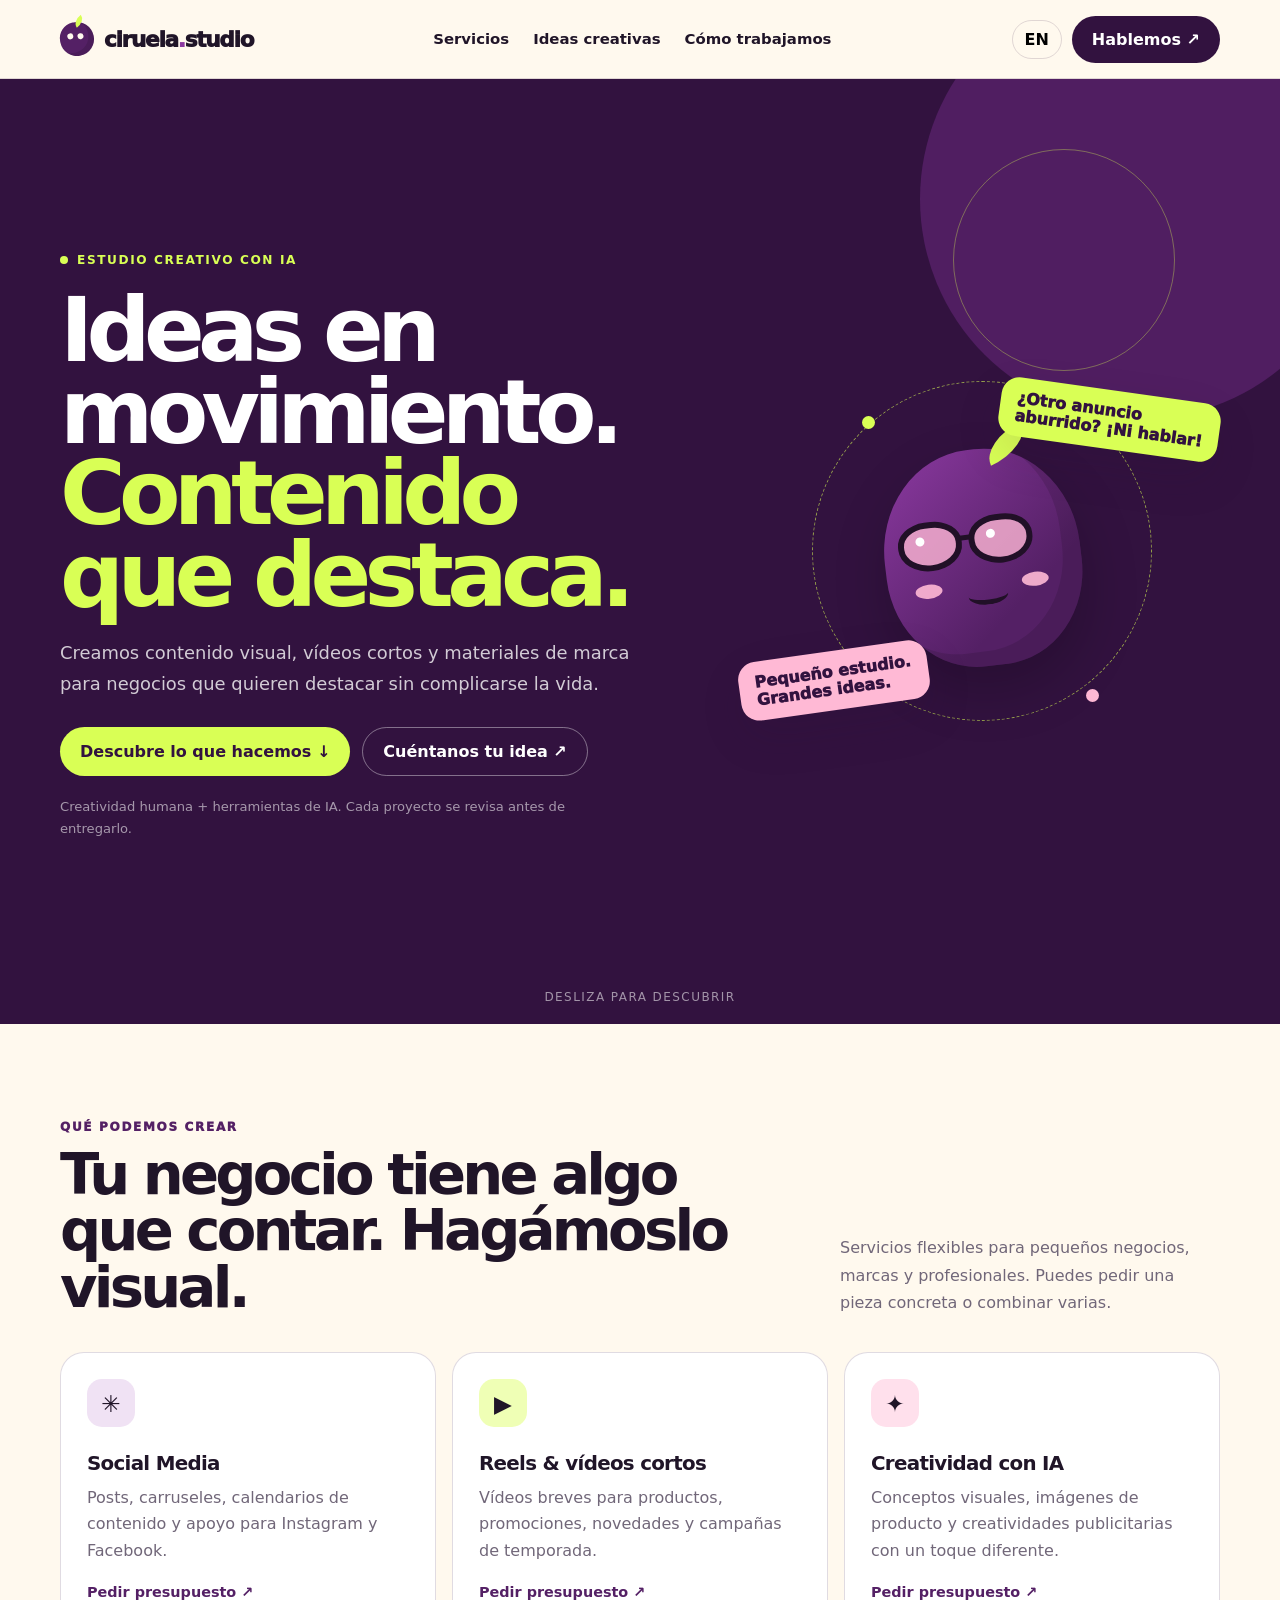
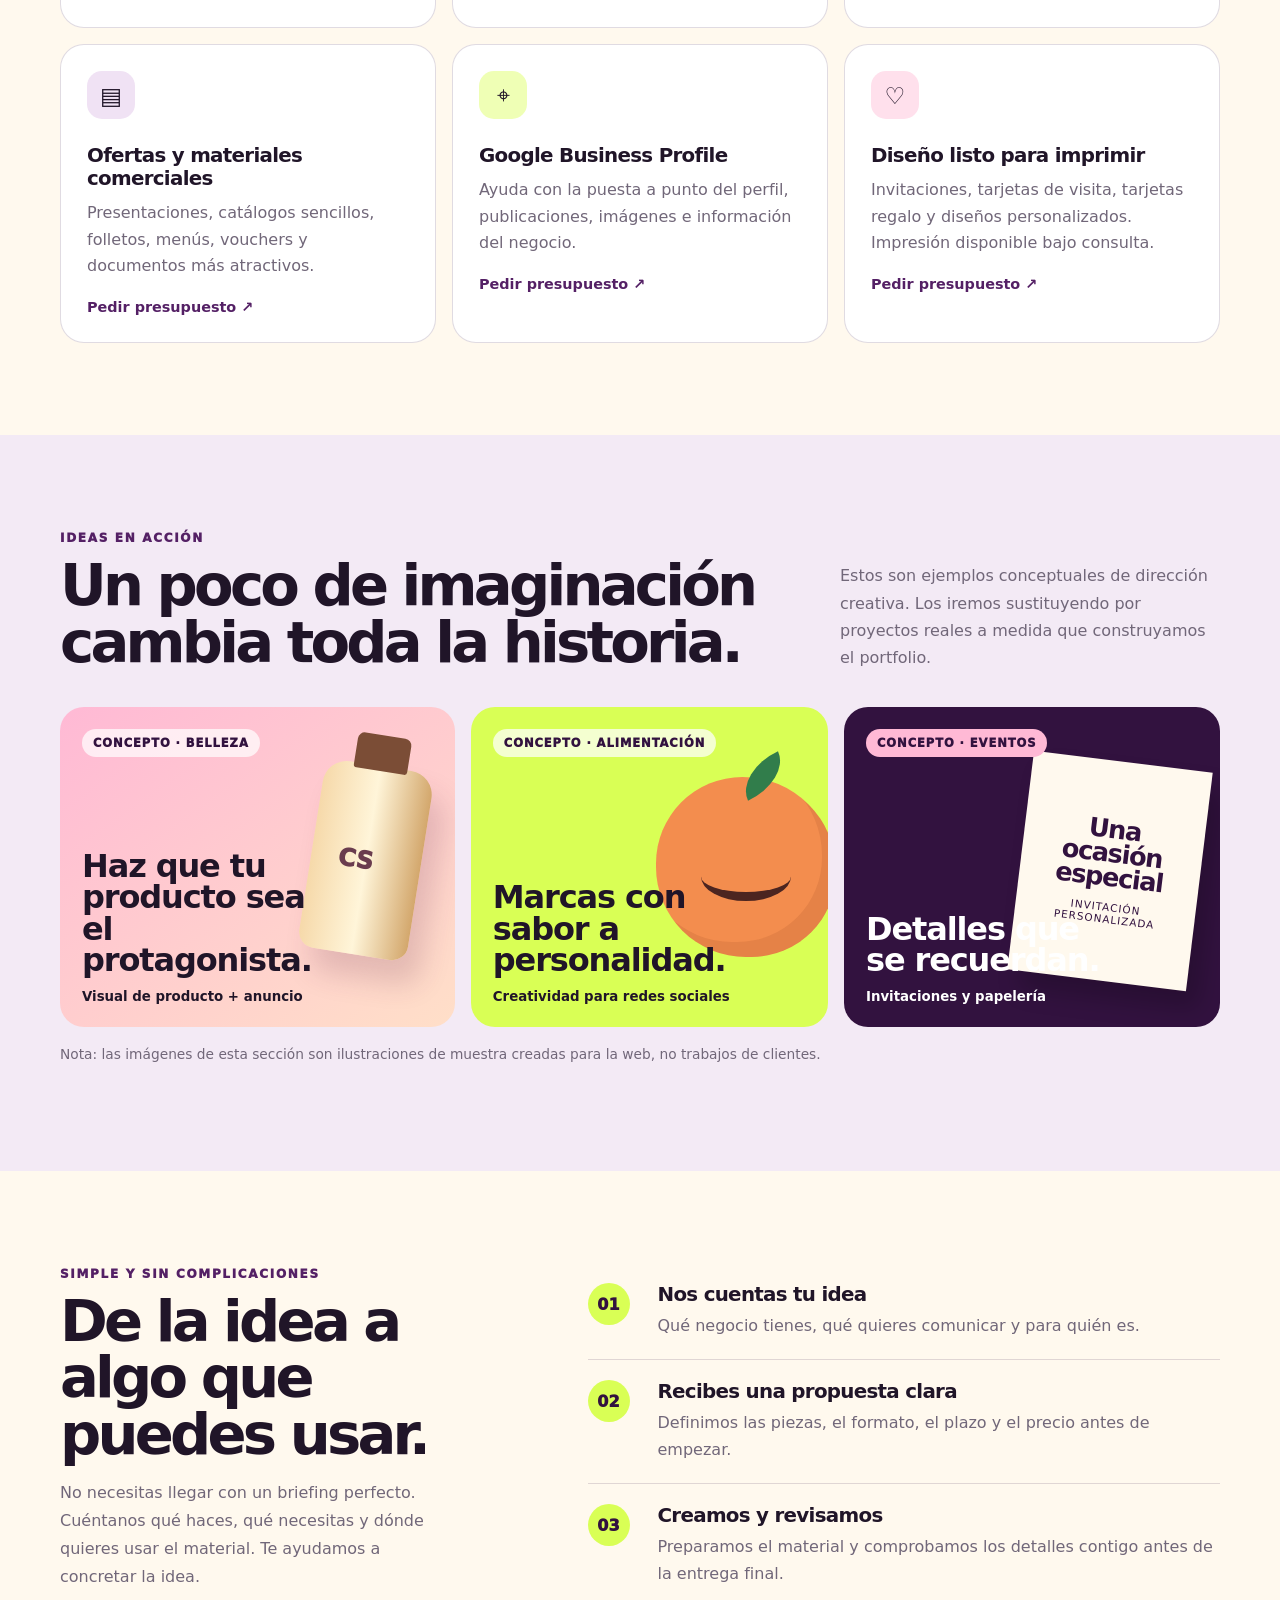
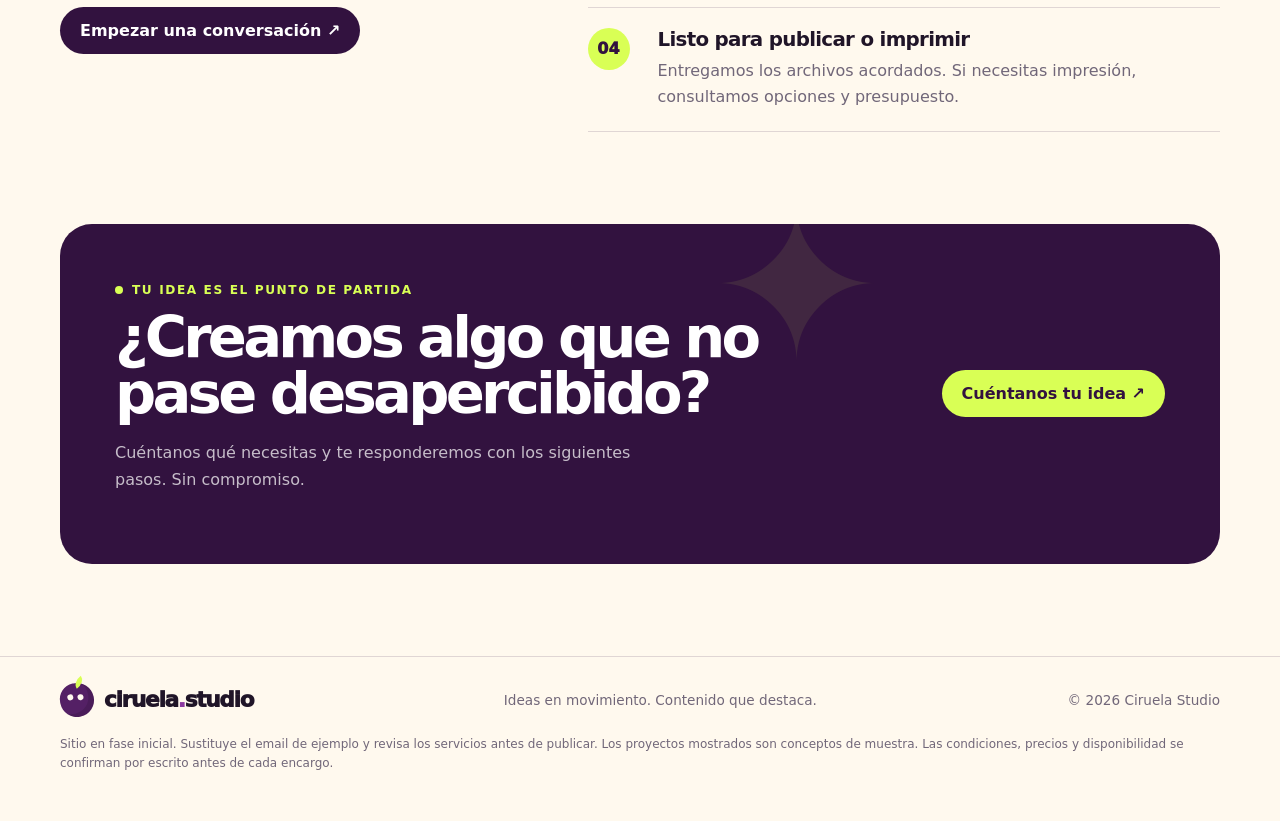
==== index.html @ fe08a121 "Add files via upload" ====
<!DOCTYPE html>
<html lang="es">
<head>
  <meta charset="UTF-8">
  <meta name="viewport" content="width=device-width, initial-scale=1.0">
  <meta name="description" content="Ciruela Studio creates bold social media content, short videos, AI-powered visuals and print-ready designs for businesses.">
  <meta name="theme-color" content="#32123f">
  <title>Ciruela Studio — Ideas in motion. Content that stands out.</title>
  <style>
    :root {
      --plum: #32123f;
      --plum-2: #542065;
      --lime: #d9ff55;
      --cream: #fff9ee;
      --pink: #ffb9d5;
      --ink: #201528;
      --muted: #716779;
      --white: #fff;
      --line: rgba(50,18,63,.15);
      --radius: 24px;
      --shadow: 0 18px 45px rgba(38, 14, 49, .12);
    }
    * { box-sizing: border-box; }
    html { scroll-behavior: smooth; }
    body { margin: 0; font-family: Inter, ui-sans-serif, system-ui, -apple-system, BlinkMacSystemFont, "Segoe UI", sans-serif; background: var(--cream); color: var(--ink); }
    a { color: inherit; text-decoration: none; }
    button { font: inherit; }
    .wrap { width: min(1160px, calc(100% - 40px)); margin: auto; }
    .topbar { position: sticky; top: 0; z-index: 20; background: rgba(255,249,238,.92); backdrop-filter: blur(14px); border-bottom: 1px solid var(--line); }
    .nav { min-height: 78px; display: flex; align-items: center; justify-content: space-between; gap: 20px; }
    .brand { display: flex; align-items: center; gap: 10px; font-weight: 950; letter-spacing: -.06em; font-size: 1.35rem; }
    .plum-mark { width: 34px; height: 34px; border-radius: 48% 52% 50% 50%; background: var(--plum-2); position: relative; transform: rotate(-12deg); display: inline-block; box-shadow: inset -5px -4px 0 rgba(0,0,0,.12); }
    .plum-mark:before { content:""; position:absolute; width:11px; height:8px; border-radius: 100% 0 100% 0; background: var(--lime); top:-4px; left:17px; transform:rotate(-25deg); }
    .plum-mark:after { content:""; position:absolute; width:6px; height:6px; background:var(--cream); border-radius:50%; top:10px; left:8px; box-shadow:10px 2px 0 var(--cream); }
    .navlinks { display:flex; gap:24px; align-items:center; font-size:.93rem; font-weight:750; }
    .navlinks a:hover { color: var(--plum-2); }
    .navright { display:flex; gap:10px; align-items:center; }
    .lang { border:1px solid var(--line); border-radius:999px; padding:9px 12px; background:transparent; font-weight:850; cursor:pointer; }
    .btn { display:inline-flex; justify-content:center; align-items:center; gap:9px; border:0; border-radius:999px; padding:14px 20px; font-weight:850; cursor:pointer; transition: transform .18s ease, box-shadow .18s ease; }
    .btn:hover { transform: translateY(-2px); box-shadow: 0 10px 22px rgba(0,0,0,.12); }
    .btn-dark { background:var(--plum); color:var(--white); }
    .btn-lime { background:var(--lime); color:var(--plum); }
    .btn-outline { border:1px solid rgba(255,255,255,.4); color:white; background:transparent; }
    .hero { background: var(--plum); color:white; overflow:hidden; position:relative; }
    .hero:before { content:""; position:absolute; width:440px; height:440px; border-radius:50%; background:var(--plum-2); right:-80px; top:-100px; opacity:.9; }
    .hero:after { content:""; position:absolute; width:220px; height:220px; border-radius:50%; border:1px solid rgba(217,255,85,.35); right:105px; top:70px; }
    .hero-grid { display:grid; grid-template-columns: 1.15fr .85fr; gap:40px; align-items:center; min-height:610px; padding:78px 0; position:relative; z-index:1; }
    .eyebrow { display:inline-flex; align-items:center; gap:9px; text-transform:uppercase; letter-spacing:.13em; font-size:.76rem; font-weight:900; color:var(--lime); }
    .dot { width:8px; height:8px; border-radius:50%; background:var(--lime); display:inline-block; }
    h1 { font-size:clamp(3.1rem, 7vw, 6.5rem); letter-spacing:-.075em; line-height:.91; margin:22px 0; max-width:750px; }
    h1 em { color:var(--lime); font-style:normal; }
    .hero p { color:rgba(255,255,255,.78); font-size:1.12rem; line-height:1.7; max-width:570px; }
    .hero-actions { display:flex; flex-wrap:wrap; gap:12px; margin-top:28px; }
    .hero-note { font-size:.82rem !important; margin-top:20px; opacity:.72; }
    .hero-art { min-height:390px; display:grid; place-items:center; position:relative; }
    .orbit { position:absolute; width:340px; height:340px; border:1px dashed rgba(217,255,85,.6); border-radius:50%; animation: spin 32s linear infinite; }
    .orbit:before,.orbit:after { content:""; position:absolute; width:13px; height:13px; border-radius:50%; background:var(--lime); }
    .orbit:before { top:34px; left:49px; } .orbit:after { bottom:18px; right:52px; background:var(--pink); }
    .mascot { width:240px; height:260px; position:relative; z-index:1; transform:rotate(-7deg); }
    .mascot-fruit { position:absolute; inset:28px 22px 15px; background:linear-gradient(140deg,#8b39a0,#542065 70%); border-radius:48% 48% 44% 45%; box-shadow:inset -18px -15px 0 rgba(0,0,0,.12), 0 24px 55px rgba(0,0,0,.2); }
    .mascot-fruit:before { content:""; position:absolute; width:46px; height:27px; background:var(--lime); border-radius:100% 0 100% 0; top:-15px; left:112px; transform:rotate(-18deg); }
    .glasses { position:absolute; display:flex; gap:7px; top:95px; left:37px; }
    .glasses span { width:64px; height:49px; border:6px solid #211027; border-radius:45% 45% 50% 50%; background:rgba(255,185,213,.78); position:relative; }
    .glasses span:after { content:""; position:absolute; width:9px; height:9px; background:white; border-radius:50%; top:8px; left:12px; }
    .glasses:after { content:""; position:absolute; width:12px; height:5px; background:#211027; top:17px; left:62px; }
    .smile { position:absolute; top:164px; left:101px; width:40px; height:20px; border-bottom:5px solid #211027; border-radius:0 0 50% 50%; }
    .cheek { position:absolute; top:157px; left:49px; width:27px; height:14px; border-radius:50%; background:var(--pink); opacity:.9; box-shadow:107px 0 0 var(--pink); }
    .sticker { position:absolute; z-index:2; border-radius:18px; padding:12px 16px; font-weight:950; line-height:1.1; box-shadow:var(--shadow); }
    .sticker-one { background:var(--lime); color:var(--plum); top:34px; right:0; transform:rotate(8deg); }
    .sticker-two { background:var(--pink); color:var(--plum); bottom:36px; left:-5px; transform:rotate(-8deg); }
    .scroll-cue { position:absolute; bottom:20px; left:50%; transform:translateX(-50%); color:rgba(255,255,255,.55); font-size:.75rem; letter-spacing:.12em; text-transform:uppercase; }
    section { padding:92px 0; }
    .section-head { display:flex; align-items:end; justify-content:space-between; gap:25px; margin-bottom:36px; }
    .section-kicker { color:var(--plum-2); text-transform:uppercase; letter-spacing:.14em; font-size:.75rem; font-weight:950; }
    h2 { font-size:clamp(2.3rem, 4.5vw, 4.3rem); line-height:.98; letter-spacing:-.065em; margin:12px 0 0; max-width:700px; }
    .section-head p { max-width:380px; line-height:1.7; color:var(--muted); margin:0; }
    .services { display:grid; grid-template-columns:repeat(3,1fr); gap:16px; }
    .service { background:white; border:1px solid var(--line); border-radius:var(--radius); padding:26px; min-height:255px; transition:transform .2s, box-shadow .2s; }
    .service:hover { transform:translateY(-5px); box-shadow:var(--shadow); }
    .service-icon { width:48px; height:48px; border-radius:15px; background:#f0e2f4; display:grid; place-items:center; font-size:1.45rem; margin-bottom:25px; }
    .service:nth-child(2) .service-icon,.service:nth-child(5) .service-icon { background:#efffb5; }
    .service:nth-child(3) .service-icon,.service:nth-child(6) .service-icon { background:#ffe0ec; }
    h3 { font-size:1.24rem; letter-spacing:-.035em; margin:0 0 10px; }
    .service p { color:var(--muted); line-height:1.65; margin:0 0 18px; }
    .text-link { font-size:.9rem; font-weight:900; color:var(--plum-2); }
    .portfolio { background:#f3eaf5; }
    .portfolio-grid { display:grid; grid-template-columns:1.05fr .95fr 1fr; gap:16px; }
    .project { min-height:320px; border-radius:var(--radius); overflow:hidden; padding:22px; display:flex; flex-direction:column; justify-content:space-between; position:relative; }
    .project-tag { align-self:flex-start; border-radius:99px; padding:7px 11px; background:rgba(255,255,255,.72); font-size:.72rem; text-transform:uppercase; letter-spacing:.08em; font-weight:950; color:var(--plum); position:relative; z-index:2; }
    .project h3 { font-size:2rem; line-height:.98; max-width:250px; position:relative; z-index:2; }
    .project small { font-weight:800; position:relative; z-index:2; }
    .project-cosmetic { background:linear-gradient(145deg,#ffb9d5,#ffdfc8); }
    .bottle { position:absolute; width:110px; height:190px; border-radius:24px 24px 16px 16px; background:linear-gradient(90deg,#f6d9aa,#fff5d9 50%,#d3a76c); right:34px; top:58px; transform:rotate(9deg); box-shadow:16px 22px 28px rgba(100,43,72,.18); }
    .bottle:before { content:""; position:absolute; width:54px; height:36px; background:#7b4d36; top:-31px; left:28px; border-radius:7px 7px 3px 3px; }
    .bottle:after { content:"CS"; position:absolute; top:82px; left:27px; color:#6a3c4e; font-weight:1000; font-size:1.5rem; }
    .project-food { background:var(--lime); }
    .fruit-art { position:absolute; width:180px; height:180px; border-radius:48% 52% 47% 50%; background:#f38d4e; right:-8px; top:70px; box-shadow:inset -14px -15px 0 rgba(122,48,20,.12); }
    .fruit-art:before { content:""; position:absolute; width:48px; height:32px; background:#317d4b; border-radius:100% 0 100% 0; top:-17px; left:83px; transform:rotate(-25deg); }
    .fruit-art:after { content:""; position:absolute; width:90px; height:40px; border-bottom:9px solid #4c2520; border-radius:50%; top:75px; left:45px; }
    .project-event { background:var(--plum); color:white; }
    .project-event .project-tag { background:var(--pink); }
    .invite-card { position:absolute; width:180px; height:220px; right:20px; top:54px; background:var(--cream); color:var(--plum); padding:22px 15px; text-align:center; transform:rotate(7deg); box-shadow:14px 17px 24px rgba(0,0,0,.2); display:flex; flex-direction:column; justify-content:center; }
    .invite-card strong { font-size:1.6rem; line-height:.95; letter-spacing:-.05em; }
    .invite-card span { margin-top:12px; font-size:.65rem; letter-spacing:.1em; text-transform:uppercase; }
    .note { margin-top:16px; color:var(--muted); font-size:.86rem; line-height:1.6; }
    .how-grid { display:grid; grid-template-columns:.85fr 1.15fr; gap:60px; align-items:start; }
    .how-intro p { color:var(--muted); line-height:1.75; max-width:400px; }
    .steps { display:grid; gap:0; }
    .step { display:grid; grid-template-columns:52px 1fr; gap:18px; padding:20px 0; border-bottom:1px solid var(--line); }
    .step-number { width:42px; height:42px; display:grid; place-items:center; border-radius:50%; background:var(--lime); color:var(--plum); font-weight:950; }
    .step p { margin:0; color:var(--muted); line-height:1.65; }
    .step h3 { margin-bottom:7px; }
    .cta { padding:0 0 92px; }
    .cta-box { border-radius:32px; background:var(--plum); color:white; padding:55px; display:flex; align-items:center; justify-content:space-between; gap:30px; position:relative; overflow:hidden; }
    .cta-box:after { content:"✦"; position:absolute; font-size:13rem; color:rgba(217,255,85,.09); right:29%; top:-58px; }
    .cta-box h2 { max-width:660px; position:relative; z-index:1; }
    .cta-box p { color:rgba(255,255,255,.72); max-width:550px; line-height:1.7; position:relative; z-index:1; }
    .cta-box .btn { flex-shrink:0; position:relative; z-index:2; }
    footer { padding:26px 0 36px; border-top:1px solid var(--line); }
    .footer-row { display:flex; align-items:center; justify-content:space-between; gap:20px; color:var(--muted); font-size:.85rem; }
    .footer-row .brand { color:var(--ink); }
    .fineprint { font-size:.75rem; color:var(--muted); margin-top:18px; line-height:1.6; }
    @keyframes spin { to { transform:rotate(360deg); } }
    @media (prefers-reduced-motion: reduce) { *,*::before,*::after { scroll-behavior:auto !important; animation:none !important; transition:none !important; } }
    @media (max-width: 900px) {
      .navlinks { display:none; } .hero-grid { grid-template-columns:1fr; padding:65px 0 80px; } .hero-art { min-height:360px; }
      .section-head { display:block; } .section-head p { margin-top:18px; } .services { grid-template-columns:repeat(2,1fr); }
      .portfolio-grid { grid-template-columns:1fr 1fr; } .project:last-child { grid-column:span 2; min-height:280px; }
      .how-grid { grid-template-columns:1fr; gap:28px; } .cta-box { display:block; padding:38px; } .cta-box .btn { margin-top:14px; }
    }
    @media (max-width: 560px) {
      .wrap { width:min(100% - 28px, 1160px); } .nav { min-height:68px; } .brand { font-size:1.15rem; } .navright .btn { display:none; }
      h1 { font-size:clamp(3.1rem, 16vw, 4.8rem); } .hero-grid { padding:52px 0 65px; } .hero-art { min-height:310px; transform:scale(.88); margin:-8px 0; }
      section { padding:66px 0; } .services,.portfolio-grid { grid-template-columns:1fr; } .project,.project:last-child { grid-column:auto; min-height:300px; }
      .cta { padding-bottom:66px; } .cta-box { padding:29px 23px; border-radius:24px; } .footer-row { align-items:flex-start; flex-direction:column; }
    }
  </style>
</head>
<body>
  <header class="topbar">
    <div class="wrap nav">
      <a class="brand" href="#home" aria-label="Ciruela Studio home"><span class="plum-mark"></span><span>ciruela<span style="color:#8b39a0">.</span>studio</span></a>
      <nav class="navlinks" aria-label="Main navigation">
        <a href="#services" data-es="Servicios" data-en="Services">Servicios</a>
        <a href="#work" data-es="Ideas creativas" data-en="Creative ideas">Ideas creativas</a>
        <a href="#process" data-es="Cómo trabajamos" data-en="How it works">Cómo trabajamos</a>
      </nav>
      <div class="navright">
        <button class="lang" id="langToggle" aria-label="Switch language">EN</button>
        <a class="btn btn-dark" href="#contact" data-es="Hablemos ↗" data-en="Let's talk ↗">Hablemos ↗</a>
      </div>
    </div>
  </header>

  <main>
    <section class="hero" id="home">
      <div class="wrap hero-grid">
        <div>
          <span class="eyebrow"><span class="dot"></span><span data-es="Estudio creativo con IA" data-en="AI-powered creative studio">Estudio creativo con IA</span></span>
          <h1 data-es="Ideas en movimiento.<br><em>Contenido que destaca.</em>" data-en="Ideas in motion.<br><em>Content that stands out.</em>">Ideas en movimiento.<br><em>Contenido que destaca.</em></h1>
          <p data-es="Creamos contenido visual, vídeos cortos y materiales de marca para negocios que quieren destacar sin complicarse la vida." data-en="We create visual content, short videos and branded materials for businesses that want to stand out without making things complicated.">Creamos contenido visual, vídeos cortos y materiales de marca para negocios que quieren destacar sin complicarse la vida.</p>
          <div class="hero-actions">
            <a class="btn btn-lime" href="#services" data-es="Descubre lo que hacemos ↓" data-en="Explore our services ↓">Descubre lo que hacemos ↓</a>
            <a class="btn btn-outline" href="#contact" data-es="Cuéntanos tu idea ↗" data-en="Tell us your idea ↗">Cuéntanos tu idea ↗</a>
          </div>
          <p class="hero-note" data-es="Creatividad humana + herramientas de IA. Cada proyecto se revisa antes de entregarlo." data-en="Human creativity + AI tools. Every project is reviewed before delivery.">Creatividad humana + herramientas de IA. Cada proyecto se revisa antes de entregarlo.</p>
        </div>
        <div class="hero-art" aria-label="Playful plum mascot illustration">
          <div class="orbit"></div>
          <div class="mascot">
            <div class="mascot-fruit"></div>
            <div class="glasses"><span></span><span></span></div>
            <div class="cheek"></div><div class="smile"></div>
          </div>
          <div class="sticker sticker-one" data-es="¿Otro anuncio<br>aburrido? ¡Ni hablar!" data-en="Another boring<br>ad? Not on my watch!">¿Otro anuncio<br>aburrido? ¡Ni hablar!</div>
          <div class="sticker sticker-two" data-es="Pequeño estudio.<br>Grandes ideas." data-en="Small studio.<br>Big ideas.">Pequeño estudio.<br>Grandes ideas.</div>
        </div>
      </div>
      <div class="scroll-cue" data-es="Desliza para descubrir" data-en="Scroll to explore">Desliza para descubrir</div>
    </section>

    <section id="services">
      <div class="wrap">
        <div class="section-head">
          <div><span class="section-kicker" data-es="Qué podemos crear" data-en="What we can create">Qué podemos crear</span><h2 data-es="Tu negocio tiene algo que contar. Hagámoslo visual." data-en="Your business has a story. Let's make it visual.">Tu negocio tiene algo que contar. Hagámoslo visual.</h2></div>
          <p data-es="Servicios flexibles para pequeños negocios, marcas y profesionales. Puedes pedir una pieza concreta o combinar varias." data-en="Flexible services for small businesses, brands and professionals. Order one specific asset or combine several.">Servicios flexibles para pequeños negocios, marcas y profesionales. Puedes pedir una pieza concreta o combinar varias.</p>
        </div>
        <div class="services">
          <article class="service"><div class="service-icon">✳</div><h3 data-es="Social Media" data-en="Social Media">Social Media</h3><p data-es="Posts, carruseles, calendarios de contenido y apoyo para Instagram y Facebook." data-en="Posts, carousels, content calendars and creative support for Instagram and Facebook.">Posts, carruseles, calendarios de contenido y apoyo para Instagram y Facebook.</p><a class="text-link" href="#contact" data-es="Pedir presupuesto ↗" data-en="Request a quote ↗">Pedir presupuesto ↗</a></article>
          <article class="service"><div class="service-icon">▶</div><h3 data-es="Reels & vídeos cortos" data-en="Reels & short videos">Reels & vídeos cortos</h3><p data-es="Vídeos breves para productos, promociones, novedades y campañas de temporada." data-en="Short videos for products, promotions, launches and seasonal campaigns.">Vídeos breves para productos, promociones, novedades y campañas de temporada.</p><a class="text-link" href="#contact" data-es="Pedir presupuesto ↗" data-en="Request a quote ↗">Pedir presupuesto ↗</a></article>
          <article class="service"><div class="service-icon">✦</div><h3 data-es="Creatividad con IA" data-en="AI-powered creative">Creatividad con IA</h3><p data-es="Conceptos visuales, imágenes de producto y creatividades publicitarias con un toque diferente." data-en="Visual concepts, product imagery and advertising creatives with a distinctive twist.">Conceptos visuales, imágenes de producto y creatividades publicitarias con un toque diferente.</p><a class="text-link" href="#contact" data-es="Pedir presupuesto ↗" data-en="Request a quote ↗">Pedir presupuesto ↗</a></article>
          <article class="service"><div class="service-icon">▤</div><h3 data-es="Ofertas y materiales comerciales" data-en="Offers & business materials">Ofertas y materiales comerciales</h3><p data-es="Presentaciones, catálogos sencillos, folletos, menús, vouchers y documentos más atractivos." data-en="Presentations, simple catalogues, flyers, menus, vouchers and more polished business documents.">Presentaciones, catálogos sencillos, folletos, menús, vouchers y documentos más atractivos.</p><a class="text-link" href="#contact" data-es="Pedir presupuesto ↗" data-en="Request a quote ↗">Pedir presupuesto ↗</a></article>
          <article class="service"><div class="service-icon">⌖</div><h3 data-es="Google Business Profile" data-en="Google Business Profile">Google Business Profile</h3><p data-es="Ayuda con la puesta a punto del perfil, publicaciones, imágenes e información del negocio." data-en="Help polishing your profile, preparing posts and images, and organising business information.">Ayuda con la puesta a punto del perfil, publicaciones, imágenes e información del negocio.</p><a class="text-link" href="#contact" data-es="Pedir presupuesto ↗" data-en="Request a quote ↗">Pedir presupuesto ↗</a></article>
          <article class="service"><div class="service-icon">♡</div><h3 data-es="Diseño listo para imprimir" data-en="Print-ready design">Diseño listo para imprimir</h3><p data-es="Invitaciones, tarjetas de visita, tarjetas regalo y diseños personalizados. Impresión disponible bajo consulta." data-en="Invitations, business cards, gift cards and custom designs. Printing can be arranged on request.">Invitaciones, tarjetas de visita, tarjetas regalo y diseños personalizados. Impresión disponible bajo consulta.</p><a class="text-link" href="#contact" data-es="Pedir presupuesto ↗" data-en="Request a quote ↗">Pedir presupuesto ↗</a></article>
        </div>
      </div>
    </section>

    <section class="portfolio" id="work">
      <div class="wrap">
        <div class="section-head">
          <div><span class="section-kicker" data-es="Ideas en acción" data-en="Ideas in action">Ideas en acción</span><h2 data-es="Un poco de imaginación cambia toda la historia." data-en="A little imagination changes the whole story.">Un poco de imaginación cambia toda la historia.</h2></div>
          <p data-es="Estos son ejemplos conceptuales de dirección creativa. Los iremos sustituyendo por proyectos reales a medida que construyamos el portfolio." data-en="These are conceptual creative directions. We’ll replace them with real projects as we build the portfolio.">Estos son ejemplos conceptuales de dirección creativa. Los iremos sustituyendo por proyectos reales a medida que construyamos el portfolio.</p>
        </div>
        <div class="portfolio-grid">
          <article class="project project-cosmetic"><span class="project-tag" data-es="Concepto · belleza" data-en="Concept · beauty">Concepto · belleza</span><div class="bottle"></div><div><h3 data-es="Haz que tu producto sea el protagonista." data-en="Make your product the main character.">Haz que tu producto sea el protagonista.</h3><small data-es="Visual de producto + anuncio" data-en="Product visual + ad creative">Visual de producto + anuncio</small></div></article>
          <article class="project project-food"><span class="project-tag" data-es="Concepto · alimentación" data-en="Concept · food">Concepto · alimentación</span><div class="fruit-art"></div><div><h3 data-es="Marcas con sabor a personalidad." data-en="Brands with a taste of personality.">Marcas con sabor a personalidad.</h3><small data-es="Creatividad para redes sociales" data-en="Social media creative">Creatividad para redes sociales</small></div></article>
          <article class="project project-event"><span class="project-tag" data-es="Concepto · eventos" data-en="Concept · events">Concepto · eventos</span><div class="invite-card"><strong data-es="Una ocasión<br>especial" data-en="A special<br>occasion">Una ocasión<br>especial</strong><span data-es="Invitación personalizada" data-en="Custom invitation">Invitación personalizada</span></div><div><h3 data-es="Detalles que se recuerdan." data-en="Details worth remembering.">Detalles que se recuerdan.</h3><small data-es="Invitaciones y papelería" data-en="Invitations & stationery">Invitaciones y papelería</small></div></article>
        </div>
        <p class="note" data-es="Nota: las imágenes de esta sección son ilustraciones de muestra creadas para la web, no trabajos de clientes." data-en="Note: the visuals in this section are sample illustrations created for this website, not client work.">Nota: las imágenes de esta sección son ilustraciones de muestra creadas para la web, no trabajos de clientes.</p>
      </div>
    </section>

    <section id="process">
      <div class="wrap how-grid">
        <div class="how-intro"><span class="section-kicker" data-es="Simple y sin complicaciones" data-en="Simple, no fuss">Simple y sin complicaciones</span><h2 data-es="De la idea a algo que puedes usar." data-en="From an idea to something you can use.">De la idea a algo que puedes usar.</h2><p data-es="No necesitas llegar con un briefing perfecto. Cuéntanos qué haces, qué necesitas y dónde quieres usar el material. Te ayudamos a concretar la idea." data-en="You don’t need a perfect brief. Tell us what you do, what you need and where you’ll use it. We’ll help shape the idea.">No necesitas llegar con un briefing perfecto. Cuéntanos qué haces, qué necesitas y dónde quieres usar el material. Te ayudamos a concretar la idea.</p><a class="btn btn-dark" href="#contact" data-es="Empezar una conversación ↗" data-en="Start a conversation ↗">Empezar una conversación ↗</a></div>
        <div class="steps">
          <div class="step"><div class="step-number">01</div><div><h3 data-es="Nos cuentas tu idea" data-en="Tell us about your idea">Nos cuentas tu idea</h3><p data-es="Qué negocio tienes, qué quieres comunicar y para quién es." data-en="What your business does, what you want to communicate and who it’s for.">Qué negocio tienes, qué quieres comunicar y para quién es.</p></div></div>
          <div class="step"><div class="step-number">02</div><div><h3 data-es="Recibes una propuesta clara" data-en="Get a clear proposal">Recibes una propuesta clara</h3><p data-es="Definimos las piezas, el formato, el plazo y el precio antes de empezar." data-en="We agree on the deliverables, format, timeline and price before starting.">Definimos las piezas, el formato, el plazo y el precio antes de empezar.</p></div></div>
          <div class="step"><div class="step-number">03</div><div><h3 data-es="Creamos y revisamos" data-en="We create and review">Creamos y revisamos</h3><p data-es="Preparamos el material y comprobamos los detalles contigo antes de la entrega final." data-en="We prepare the assets and check the details with you before final delivery.">Preparamos el material y comprobamos los detalles contigo antes de la entrega final.</p></div></div>
          <div class="step"><div class="step-number">04</div><div><h3 data-es="Listo para publicar o imprimir" data-en="Ready to publish or print">Listo para publicar o imprimir</h3><p data-es="Entregamos los archivos acordados. Si necesitas impresión, consultamos opciones y presupuesto." data-en="You receive the agreed files. If you need printing, we can check available options and pricing.">Entregamos los archivos acordados. Si necesitas impresión, consultamos opciones y presupuesto.</p></div></div>
        </div>
      </div>
    </section>

    <section class="cta" id="contact">
      <div class="wrap">
        <div class="cta-box">
          <div><span class="eyebrow"><span class="dot"></span><span data-es="Tu idea es el punto de partida" data-en="Your idea is the starting point">Tu idea es el punto de partida</span></span><h2 data-es="¿Creamos algo que no pase desapercibido?" data-en="Shall we create something impossible to ignore?">¿Creamos algo que no pase desapercibido?</h2><p data-es="Cuéntanos qué necesitas y te responderemos con los siguientes pasos. Sin compromiso." data-en="Tell us what you need and we’ll get back to you with the next steps. No obligation.">Cuéntanos qué necesitas y te responderemos con los siguientes pasos. Sin compromiso.</p></div>
          <a class="btn btn-lime" id="contactButton" href="mailto:HELLO_EMAIL@example.com?subject=Consulta%20para%20Ciruela%20Studio" data-es="Cuéntanos tu idea ↗" data-en="Tell us your idea ↗">Cuéntanos tu idea ↗</a>
        </div>
      </div>
    </section>
  </main>

  <footer>
    <div class="wrap">
      <div class="footer-row">
        <a class="brand" href="#home"><span class="plum-mark"></span><span>ciruela<span style="color:#8b39a0">.</span>studio</span></a>
        <span data-es="Ideas en movimiento. Contenido que destaca." data-en="Ideas in motion. Content that stands out.">Ideas en movimiento. Contenido que destaca.</span>
        <span>© <span id="year"></span> Ciruela Studio</span>
      </div>
      <p class="fineprint" data-es="Sitio en fase inicial. Sustituye el email de ejemplo y revisa los servicios antes de publicar. Los proyectos mostrados son conceptos de muestra. Las condiciones, precios y disponibilidad se confirman por escrito antes de cada encargo." data-en="Early-stage website. Replace the sample email and review the services before publishing. Shown projects are sample concepts. Scope, pricing and availability are confirmed in writing before each order.">Sitio en fase inicial. Sustituye el email de ejemplo y revisa los servicios antes de publicar. Los proyectos mostrados son conceptos de muestra. Las condiciones, precios y disponibilidad se confirman por escrito antes de cada encargo.</p>
    </div>
  </footer>
  <script>
    const toggle = document.getElementById('langToggle');
    let language = 'es';
    function setLanguage(next) {
      language = next;
      document.documentElement.lang = next;
      document.querySelectorAll('[data-es][data-en]').forEach(el => {
        el.innerHTML = el.dataset[next];
      });
      toggle.textContent = next === 'es' ? 'EN' : 'ES';
      toggle.setAttribute('aria-label', next === 'es' ? 'Switch to English' : 'Cambiar a español');
      document.title = next === 'es'
        ? 'Ciruela Studio — Ideas en movimiento. Contenido que destaca.'
        : 'Ciruela Studio — Ideas in motion. Content that stands out.';
    }
    toggle.addEventListener('click', () => setLanguage(language === 'es' ? 'en' : 'es'));
    document.getElementById('year').textContent = new Date().getFullYear();
    // IMPORTANT: Replace HELLO_EMAIL@example.com in the contact button with your real business email.
  </script>
</body>
</html>
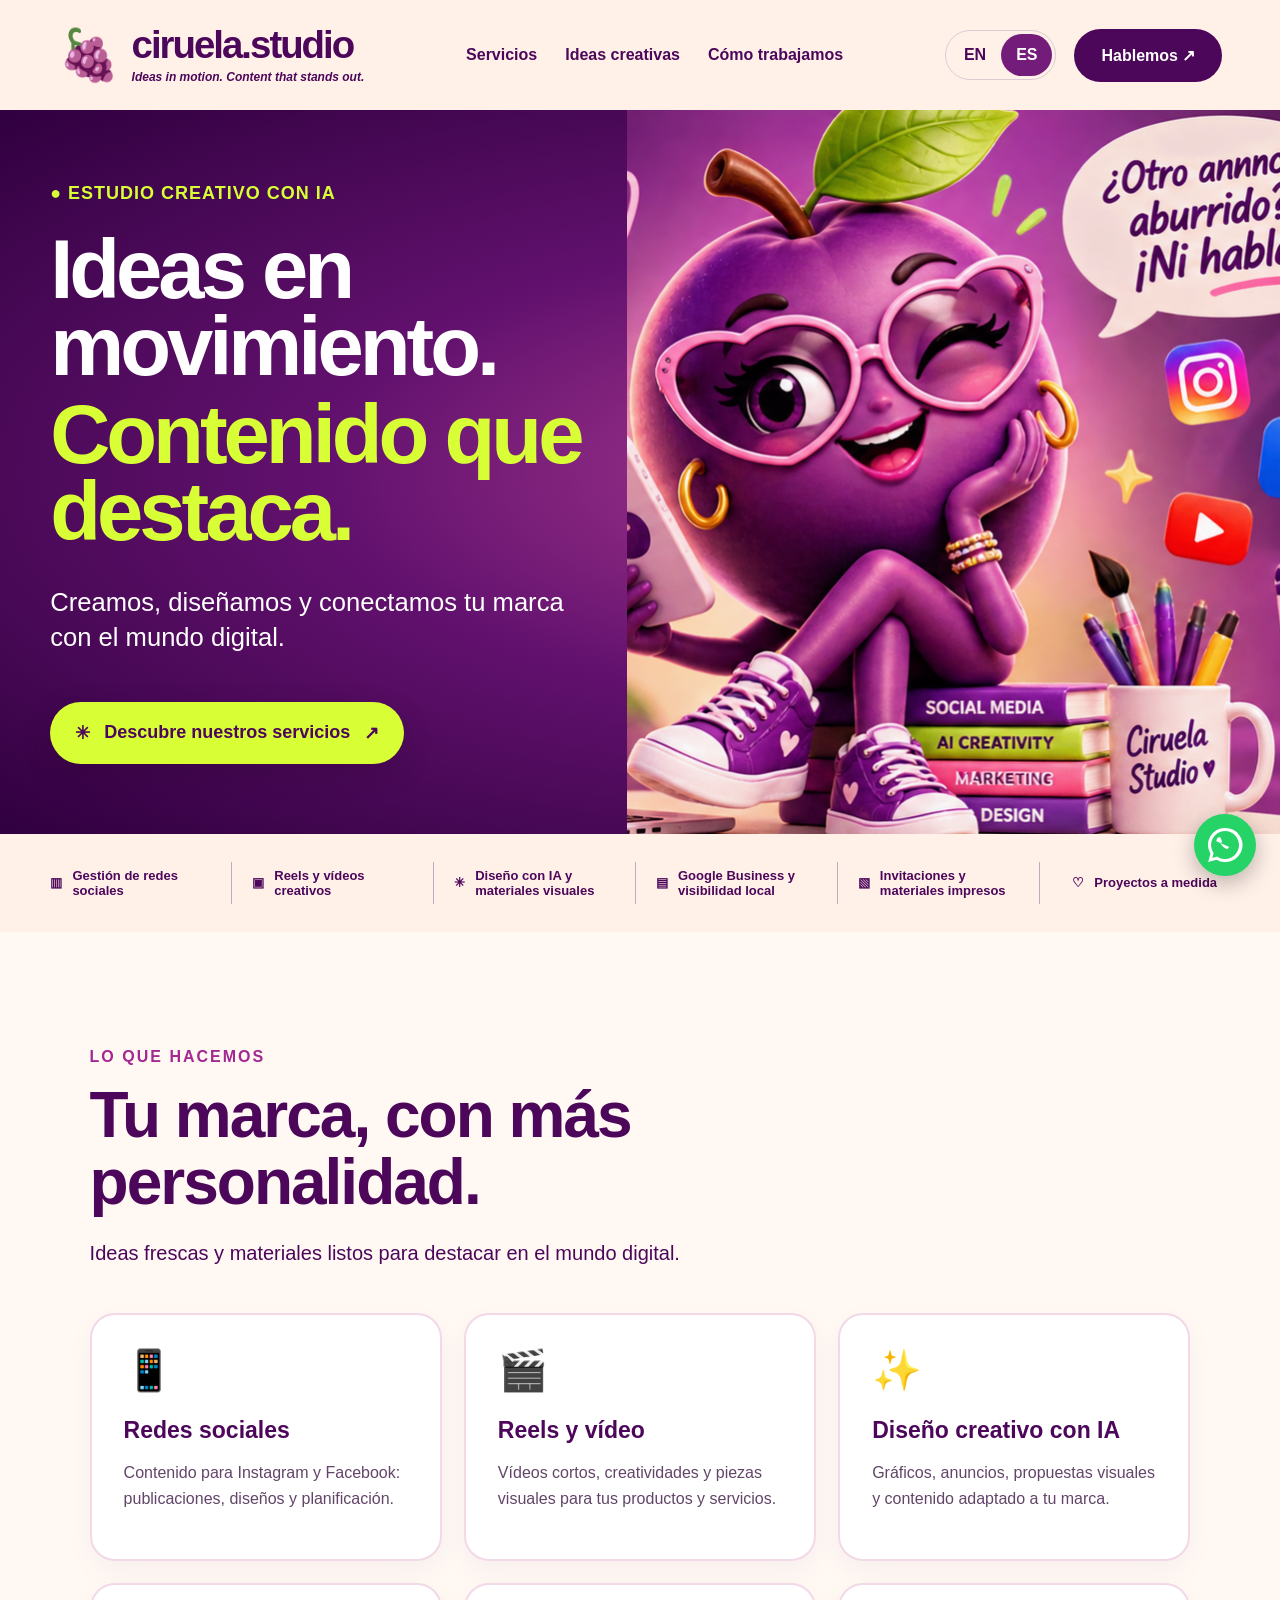
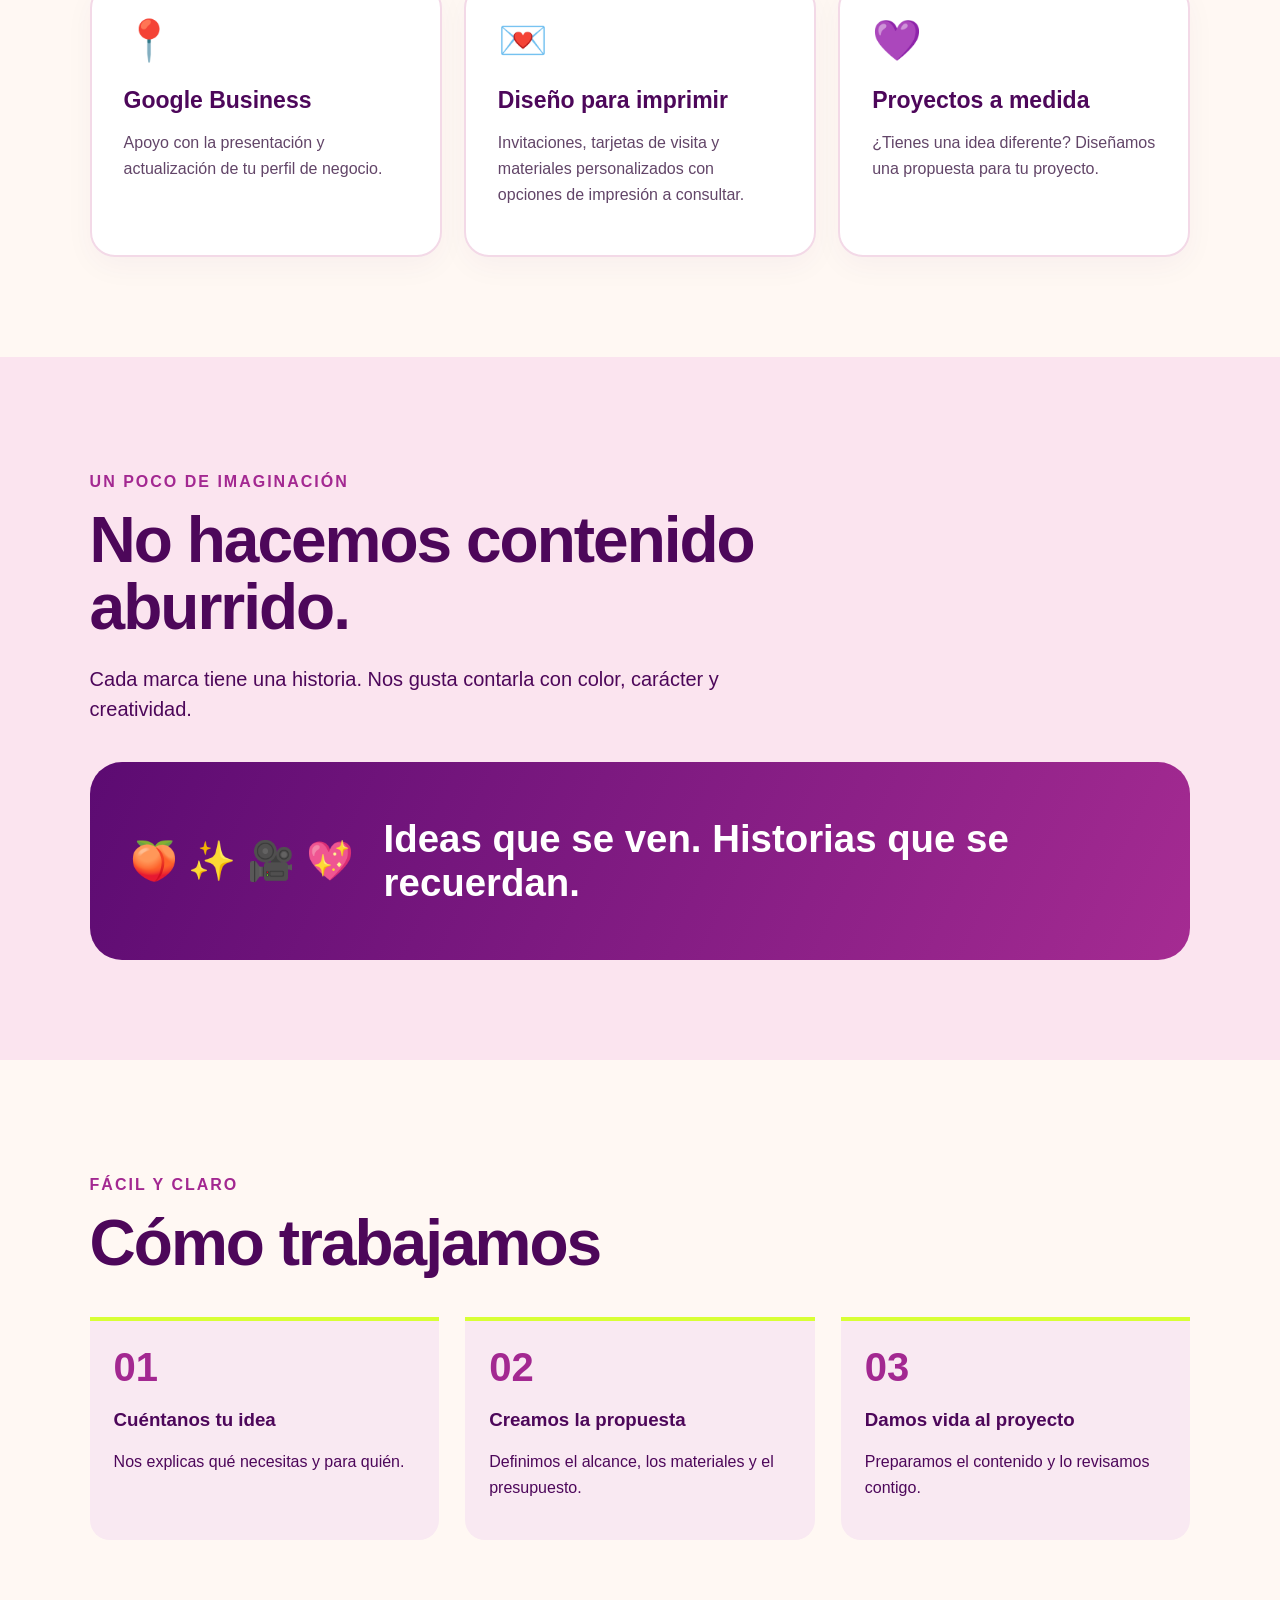
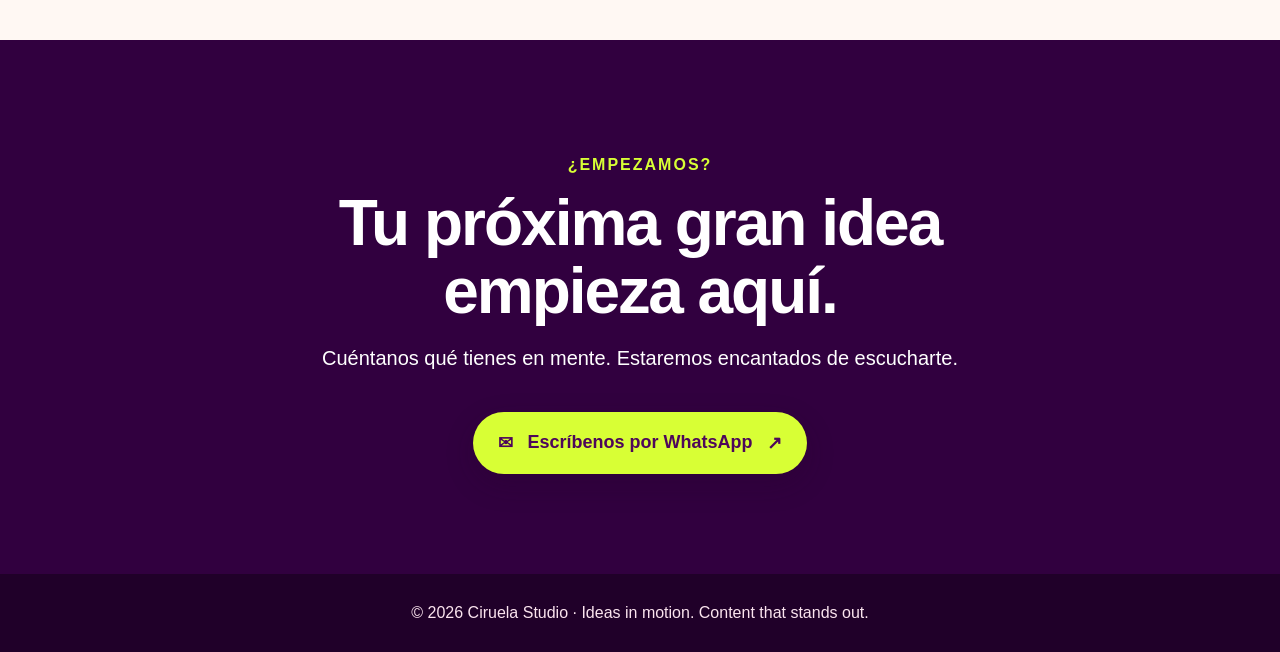
==== commit f59ad1b8: "Add files via upload" ====
--- a/index.html
+++ b/index.html
@@ -1,266 +1,10 @@
-<!DOCTYPE html>
-<html lang="es">
-<head>
-  <meta charset="UTF-8">
-  <meta name="viewport" content="width=device-width, initial-scale=1.0">
-  <meta name="description" content="Ciruela Studio creates bold social media content, short videos, AI-powered visuals and print-ready designs for businesses.">
-  <meta name="theme-color" content="#32123f">
-  <title>Ciruela Studio — Ideas in motion. Content that stands out.</title>
-  <style>
-    :root {
-      --plum: #32123f;
-      --plum-2: #542065;
-      --lime: #d9ff55;
-      --cream: #fff9ee;
-      --pink: #ffb9d5;
-      --ink: #201528;
-      --muted: #716779;
-      --white: #fff;
-      --line: rgba(50,18,63,.15);
-      --radius: 24px;
-      --shadow: 0 18px 45px rgba(38, 14, 49, .12);
-    }
-    * { box-sizing: border-box; }
-    html { scroll-behavior: smooth; }
-    body { margin: 0; font-family: Inter, ui-sans-serif, system-ui, -apple-system, BlinkMacSystemFont, "Segoe UI", sans-serif; background: var(--cream); color: var(--ink); }
-    a { color: inherit; text-decoration: none; }
-    button { font: inherit; }
-    .wrap { width: min(1160px, calc(100% - 40px)); margin: auto; }
-    .topbar { position: sticky; top: 0; z-index: 20; background: rgba(255,249,238,.92); backdrop-filter: blur(14px); border-bottom: 1px solid var(--line); }
-    .nav { min-height: 78px; display: flex; align-items: center; justify-content: space-between; gap: 20px; }
-    .brand { display: flex; align-items: center; gap: 10px; font-weight: 950; letter-spacing: -.06em; font-size: 1.35rem; }
-    .plum-mark { width: 34px; height: 34px; border-radius: 48% 52% 50% 50%; background: var(--plum-2); position: relative; transform: rotate(-12deg); display: inline-block; box-shadow: inset -5px -4px 0 rgba(0,0,0,.12); }
-    .plum-mark:before { content:""; position:absolute; width:11px; height:8px; border-radius: 100% 0 100% 0; background: var(--lime); top:-4px; left:17px; transform:rotate(-25deg); }
-    .plum-mark:after { content:""; position:absolute; width:6px; height:6px; background:var(--cream); border-radius:50%; top:10px; left:8px; box-shadow:10px 2px 0 var(--cream); }
-    .navlinks { display:flex; gap:24px; align-items:center; font-size:.93rem; font-weight:750; }
-    .navlinks a:hover { color: var(--plum-2); }
-    .navright { display:flex; gap:10px; align-items:center; }
-    .lang { border:1px solid var(--line); border-radius:999px; padding:9px 12px; background:transparent; font-weight:850; cursor:pointer; }
-    .btn { display:inline-flex; justify-content:center; align-items:center; gap:9px; border:0; border-radius:999px; padding:14px 20px; font-weight:850; cursor:pointer; transition: transform .18s ease, box-shadow .18s ease; }
-    .btn:hover { transform: translateY(-2px); box-shadow: 0 10px 22px rgba(0,0,0,.12); }
-    .btn-dark { background:var(--plum); color:var(--white); }
-    .btn-lime { background:var(--lime); color:var(--plum); }
-    .btn-outline { border:1px solid rgba(255,255,255,.4); color:white; background:transparent; }
-    .hero { background: var(--plum); color:white; overflow:hidden; position:relative; }
-    .hero:before { content:""; position:absolute; width:440px; height:440px; border-radius:50%; background:var(--plum-2); right:-80px; top:-100px; opacity:.9; }
-    .hero:after { content:""; position:absolute; width:220px; height:220px; border-radius:50%; border:1px solid rgba(217,255,85,.35); right:105px; top:70px; }
-    .hero-grid { display:grid; grid-template-columns: 1.15fr .85fr; gap:40px; align-items:center; min-height:610px; padding:78px 0; position:relative; z-index:1; }
-    .eyebrow { display:inline-flex; align-items:center; gap:9px; text-transform:uppercase; letter-spacing:.13em; font-size:.76rem; font-weight:900; color:var(--lime); }
-    .dot { width:8px; height:8px; border-radius:50%; background:var(--lime); display:inline-block; }
-    h1 { font-size:clamp(3.1rem, 7vw, 6.5rem); letter-spacing:-.075em; line-height:.91; margin:22px 0; max-width:750px; }
-    h1 em { color:var(--lime); font-style:normal; }
-    .hero p { color:rgba(255,255,255,.78); font-size:1.12rem; line-height:1.7; max-width:570px; }
-    .hero-actions { display:flex; flex-wrap:wrap; gap:12px; margin-top:28px; }
-    .hero-note { font-size:.82rem !important; margin-top:20px; opacity:.72; }
-    .hero-art { min-height:390px; display:grid; place-items:center; position:relative; }
-    .orbit { position:absolute; width:340px; height:340px; border:1px dashed rgba(217,255,85,.6); border-radius:50%; animation: spin 32s linear infinite; }
-    .orbit:before,.orbit:after { content:""; position:absolute; width:13px; height:13px; border-radius:50%; background:var(--lime); }
-    .orbit:before { top:34px; left:49px; } .orbit:after { bottom:18px; right:52px; background:var(--pink); }
-    .mascot { width:240px; height:260px; position:relative; z-index:1; transform:rotate(-7deg); }
-    .mascot-fruit { position:absolute; inset:28px 22px 15px; background:linear-gradient(140deg,#8b39a0,#542065 70%); border-radius:48% 48% 44% 45%; box-shadow:inset -18px -15px 0 rgba(0,0,0,.12), 0 24px 55px rgba(0,0,0,.2); }
-    .mascot-fruit:before { content:""; position:absolute; width:46px; height:27px; background:var(--lime); border-radius:100% 0 100% 0; top:-15px; left:112px; transform:rotate(-18deg); }
-    .glasses { position:absolute; display:flex; gap:7px; top:95px; left:37px; }
-    .glasses span { width:64px; height:49px; border:6px solid #211027; border-radius:45% 45% 50% 50%; background:rgba(255,185,213,.78); position:relative; }
-    .glasses span:after { content:""; position:absolute; width:9px; height:9px; background:white; border-radius:50%; top:8px; left:12px; }
-    .glasses:after { content:""; position:absolute; width:12px; height:5px; background:#211027; top:17px; left:62px; }
-    .smile { position:absolute; top:164px; left:101px; width:40px; height:20px; border-bottom:5px solid #211027; border-radius:0 0 50% 50%; }
-    .cheek { position:absolute; top:157px; left:49px; width:27px; height:14px; border-radius:50%; background:var(--pink); opacity:.9; box-shadow:107px 0 0 var(--pink); }
-    .sticker { position:absolute; z-index:2; border-radius:18px; padding:12px 16px; font-weight:950; line-height:1.1; box-shadow:var(--shadow); }
-    .sticker-one { background:var(--lime); color:var(--plum); top:34px; right:0; transform:rotate(8deg); }
-    .sticker-two { background:var(--pink); color:var(--plum); bottom:36px; left:-5px; transform:rotate(-8deg); }
-    .scroll-cue { position:absolute; bottom:20px; left:50%; transform:translateX(-50%); color:rgba(255,255,255,.55); font-size:.75rem; letter-spacing:.12em; text-transform:uppercase; }
-    section { padding:92px 0; }
-    .section-head { display:flex; align-items:end; justify-content:space-between; gap:25px; margin-bottom:36px; }
-    .section-kicker { color:var(--plum-2); text-transform:uppercase; letter-spacing:.14em; font-size:.75rem; font-weight:950; }
-    h2 { font-size:clamp(2.3rem, 4.5vw, 4.3rem); line-height:.98; letter-spacing:-.065em; margin:12px 0 0; max-width:700px; }
-    .section-head p { max-width:380px; line-height:1.7; color:var(--muted); margin:0; }
-    .services { display:grid; grid-template-columns:repeat(3,1fr); gap:16px; }
-    .service { background:white; border:1px solid var(--line); border-radius:var(--radius); padding:26px; min-height:255px; transition:transform .2s, box-shadow .2s; }
-    .service:hover { transform:translateY(-5px); box-shadow:var(--shadow); }
-    .service-icon { width:48px; height:48px; border-radius:15px; background:#f0e2f4; display:grid; place-items:center; font-size:1.45rem; margin-bottom:25px; }
-    .service:nth-child(2) .service-icon,.service:nth-child(5) .service-icon { background:#efffb5; }
-    .service:nth-child(3) .service-icon,.service:nth-child(6) .service-icon { background:#ffe0ec; }
-    h3 { font-size:1.24rem; letter-spacing:-.035em; margin:0 0 10px; }
-    .service p { color:var(--muted); line-height:1.65; margin:0 0 18px; }
-    .text-link { font-size:.9rem; font-weight:900; color:var(--plum-2); }
-    .portfolio { background:#f3eaf5; }
-    .portfolio-grid { display:grid; grid-template-columns:1.05fr .95fr 1fr; gap:16px; }
-    .project { min-height:320px; border-radius:var(--radius); overflow:hidden; padding:22px; display:flex; flex-direction:column; justify-content:space-between; position:relative; }
-    .project-tag { align-self:flex-start; border-radius:99px; padding:7px 11px; background:rgba(255,255,255,.72); font-size:.72rem; text-transform:uppercase; letter-spacing:.08em; font-weight:950; color:var(--plum); position:relative; z-index:2; }
-    .project h3 { font-size:2rem; line-height:.98; max-width:250px; position:relative; z-index:2; }
-    .project small { font-weight:800; position:relative; z-index:2; }
-    .project-cosmetic { background:linear-gradient(145deg,#ffb9d5,#ffdfc8); }
-    .bottle { position:absolute; width:110px; height:190px; border-radius:24px 24px 16px 16px; background:linear-gradient(90deg,#f6d9aa,#fff5d9 50%,#d3a76c); right:34px; top:58px; transform:rotate(9deg); box-shadow:16px 22px 28px rgba(100,43,72,.18); }
-    .bottle:before { content:""; position:absolute; width:54px; height:36px; background:#7b4d36; top:-31px; left:28px; border-radius:7px 7px 3px 3px; }
-    .bottle:after { content:"CS"; position:absolute; top:82px; left:27px; color:#6a3c4e; font-weight:1000; font-size:1.5rem; }
-    .project-food { background:var(--lime); }
-    .fruit-art { position:absolute; width:180px; height:180px; border-radius:48% 52% 47% 50%; background:#f38d4e; right:-8px; top:70px; box-shadow:inset -14px -15px 0 rgba(122,48,20,.12); }
-    .fruit-art:before { content:""; position:absolute; width:48px; height:32px; background:#317d4b; border-radius:100% 0 100% 0; top:-17px; left:83px; transform:rotate(-25deg); }
-    .fruit-art:after { content:""; position:absolute; width:90px; height:40px; border-bottom:9px solid #4c2520; border-radius:50%; top:75px; left:45px; }
-    .project-event { background:var(--plum); color:white; }
-    .project-event .project-tag { background:var(--pink); }
-    .invite-card { position:absolute; width:180px; height:220px; right:20px; top:54px; background:var(--cream); color:var(--plum); padding:22px 15px; text-align:center; transform:rotate(7deg); box-shadow:14px 17px 24px rgba(0,0,0,.2); display:flex; flex-direction:column; justify-content:center; }
-    .invite-card strong { font-size:1.6rem; line-height:.95; letter-spacing:-.05em; }
-    .invite-card span { margin-top:12px; font-size:.65rem; letter-spacing:.1em; text-transform:uppercase; }
-    .note { margin-top:16px; color:var(--muted); font-size:.86rem; line-height:1.6; }
-    .how-grid { display:grid; grid-template-columns:.85fr 1.15fr; gap:60px; align-items:start; }
-    .how-intro p { color:var(--muted); line-height:1.75; max-width:400px; }
-    .steps { display:grid; gap:0; }
-    .step { display:grid; grid-template-columns:52px 1fr; gap:18px; padding:20px 0; border-bottom:1px solid var(--line); }
-    .step-number { width:42px; height:42px; display:grid; place-items:center; border-radius:50%; background:var(--lime); color:var(--plum); font-weight:950; }
-    .step p { margin:0; color:var(--muted); line-height:1.65; }
-    .step h3 { margin-bottom:7px; }
-    .cta { padding:0 0 92px; }
-    .cta-box { border-radius:32px; background:var(--plum); color:white; padding:55px; display:flex; align-items:center; justify-content:space-between; gap:30px; position:relative; overflow:hidden; }
-    .cta-box:after { content:"✦"; position:absolute; font-size:13rem; color:rgba(217,255,85,.09); right:29%; top:-58px; }
-    .cta-box h2 { max-width:660px; position:relative; z-index:1; }
-    .cta-box p { color:rgba(255,255,255,.72); max-width:550px; line-height:1.7; position:relative; z-index:1; }
-    .cta-box .btn { flex-shrink:0; position:relative; z-index:2; }
-    footer { padding:26px 0 36px; border-top:1px solid var(--line); }
-    .footer-row { display:flex; align-items:center; justify-content:space-between; gap:20px; color:var(--muted); font-size:.85rem; }
-    .footer-row .brand { color:var(--ink); }
-    .fineprint { font-size:.75rem; color:var(--muted); margin-top:18px; line-height:1.6; }
-    @keyframes spin { to { transform:rotate(360deg); } }
-    @media (prefers-reduced-motion: reduce) { *,*::before,*::after { scroll-behavior:auto !important; animation:none !important; transition:none !important; } }
-    @media (max-width: 900px) {
-      .navlinks { display:none; } .hero-grid { grid-template-columns:1fr; padding:65px 0 80px; } .hero-art { min-height:360px; }
-      .section-head { display:block; } .section-head p { margin-top:18px; } .services { grid-template-columns:repeat(2,1fr); }
-      .portfolio-grid { grid-template-columns:1fr 1fr; } .project:last-child { grid-column:span 2; min-height:280px; }
-      .how-grid { grid-template-columns:1fr; gap:28px; } .cta-box { display:block; padding:38px; } .cta-box .btn { margin-top:14px; }
-    }
-    @media (max-width: 560px) {
-      .wrap { width:min(100% - 28px, 1160px); } .nav { min-height:68px; } .brand { font-size:1.15rem; } .navright .btn { display:none; }
-      h1 { font-size:clamp(3.1rem, 16vw, 4.8rem); } .hero-grid { padding:52px 0 65px; } .hero-art { min-height:310px; transform:scale(.88); margin:-8px 0; }
-      section { padding:66px 0; } .services,.portfolio-grid { grid-template-columns:1fr; } .project,.project:last-child { grid-column:auto; min-height:300px; }
-      .cta { padding-bottom:66px; } .cta-box { padding:29px 23px; border-radius:24px; } .footer-row { align-items:flex-start; flex-direction:column; }
-    }
-  </style>
-</head>
+<!doctype html>
+<html lang="es"><head><meta charset="utf-8"><meta name="viewport" content="width=device-width,initial-scale=1"><meta name="theme-color" content="#4d075a"><meta name="description" content="Ciruela Studio — creatividad, redes sociales, diseño y contenido con IA."><title>Ciruela Studio — Ideas en movimiento</title><link rel="stylesheet" href="styles.css"></head>
 <body>
-  <header class="topbar">
-    <div class="wrap nav">
-      <a class="brand" href="#home" aria-label="Ciruela Studio home"><span class="plum-mark"></span><span>ciruela<span style="color:#8b39a0">.</span>studio</span></a>
-      <nav class="navlinks" aria-label="Main navigation">
-        <a href="#services" data-es="Servicios" data-en="Services">Servicios</a>
-        <a href="#work" data-es="Ideas creativas" data-en="Creative ideas">Ideas creativas</a>
-        <a href="#process" data-es="Cómo trabajamos" data-en="How it works">Cómo trabajamos</a>
-      </nav>
-      <div class="navright">
-        <button class="lang" id="langToggle" aria-label="Switch language">EN</button>
-        <a class="btn btn-dark" href="#contact" data-es="Hablemos ↗" data-en="Let's talk ↗">Hablemos ↗</a>
-      </div>
-    </div>
-  </header>
-
-  <main>
-    <section class="hero" id="home">
-      <div class="wrap hero-grid">
-        <div>
-          <span class="eyebrow"><span class="dot"></span><span data-es="Estudio creativo con IA" data-en="AI-powered creative studio">Estudio creativo con IA</span></span>
-          <h1 data-es="Ideas en movimiento.<br><em>Contenido que destaca.</em>" data-en="Ideas in motion.<br><em>Content that stands out.</em>">Ideas en movimiento.<br><em>Contenido que destaca.</em></h1>
-          <p data-es="Creamos contenido visual, vídeos cortos y materiales de marca para negocios que quieren destacar sin complicarse la vida." data-en="We create visual content, short videos and branded materials for businesses that want to stand out without making things complicated.">Creamos contenido visual, vídeos cortos y materiales de marca para negocios que quieren destacar sin complicarse la vida.</p>
-          <div class="hero-actions">
-            <a class="btn btn-lime" href="#services" data-es="Descubre lo que hacemos ↓" data-en="Explore our services ↓">Descubre lo que hacemos ↓</a>
-            <a class="btn btn-outline" href="#contact" data-es="Cuéntanos tu idea ↗" data-en="Tell us your idea ↗">Cuéntanos tu idea ↗</a>
-          </div>
-          <p class="hero-note" data-es="Creatividad humana + herramientas de IA. Cada proyecto se revisa antes de entregarlo." data-en="Human creativity + AI tools. Every project is reviewed before delivery.">Creatividad humana + herramientas de IA. Cada proyecto se revisa antes de entregarlo.</p>
-        </div>
-        <div class="hero-art" aria-label="Playful plum mascot illustration">
-          <div class="orbit"></div>
-          <div class="mascot">
-            <div class="mascot-fruit"></div>
-            <div class="glasses"><span></span><span></span></div>
-            <div class="cheek"></div><div class="smile"></div>
-          </div>
-          <div class="sticker sticker-one" data-es="¿Otro anuncio<br>aburrido? ¡Ni hablar!" data-en="Another boring<br>ad? Not on my watch!">¿Otro anuncio<br>aburrido? ¡Ni hablar!</div>
-          <div class="sticker sticker-two" data-es="Pequeño estudio.<br>Grandes ideas." data-en="Small studio.<br>Big ideas.">Pequeño estudio.<br>Grandes ideas.</div>
-        </div>
-      </div>
-      <div class="scroll-cue" data-es="Desliza para descubrir" data-en="Scroll to explore">Desliza para descubrir</div>
-    </section>
-
-    <section id="services">
-      <div class="wrap">
-        <div class="section-head">
-          <div><span class="section-kicker" data-es="Qué podemos crear" data-en="What we can create">Qué podemos crear</span><h2 data-es="Tu negocio tiene algo que contar. Hagámoslo visual." data-en="Your business has a story. Let's make it visual.">Tu negocio tiene algo que contar. Hagámoslo visual.</h2></div>
-          <p data-es="Servicios flexibles para pequeños negocios, marcas y profesionales. Puedes pedir una pieza concreta o combinar varias." data-en="Flexible services for small businesses, brands and professionals. Order one specific asset or combine several.">Servicios flexibles para pequeños negocios, marcas y profesionales. Puedes pedir una pieza concreta o combinar varias.</p>
-        </div>
-        <div class="services">
-          <article class="service"><div class="service-icon">✳</div><h3 data-es="Social Media" data-en="Social Media">Social Media</h3><p data-es="Posts, carruseles, calendarios de contenido y apoyo para Instagram y Facebook." data-en="Posts, carousels, content calendars and creative support for Instagram and Facebook.">Posts, carruseles, calendarios de contenido y apoyo para Instagram y Facebook.</p><a class="text-link" href="#contact" data-es="Pedir presupuesto ↗" data-en="Request a quote ↗">Pedir presupuesto ↗</a></article>
-          <article class="service"><div class="service-icon">▶</div><h3 data-es="Reels & vídeos cortos" data-en="Reels & short videos">Reels & vídeos cortos</h3><p data-es="Vídeos breves para productos, promociones, novedades y campañas de temporada." data-en="Short videos for products, promotions, launches and seasonal campaigns.">Vídeos breves para productos, promociones, novedades y campañas de temporada.</p><a class="text-link" href="#contact" data-es="Pedir presupuesto ↗" data-en="Request a quote ↗">Pedir presupuesto ↗</a></article>
-          <article class="service"><div class="service-icon">✦</div><h3 data-es="Creatividad con IA" data-en="AI-powered creative">Creatividad con IA</h3><p data-es="Conceptos visuales, imágenes de producto y creatividades publicitarias con un toque diferente." data-en="Visual concepts, product imagery and advertising creatives with a distinctive twist.">Conceptos visuales, imágenes de producto y creatividades publicitarias con un toque diferente.</p><a class="text-link" href="#contact" data-es="Pedir presupuesto ↗" data-en="Request a quote ↗">Pedir presupuesto ↗</a></article>
-          <article class="service"><div class="service-icon">▤</div><h3 data-es="Ofertas y materiales comerciales" data-en="Offers & business materials">Ofertas y materiales comerciales</h3><p data-es="Presentaciones, catálogos sencillos, folletos, menús, vouchers y documentos más atractivos." data-en="Presentations, simple catalogues, flyers, menus, vouchers and more polished business documents.">Presentaciones, catálogos sencillos, folletos, menús, vouchers y documentos más atractivos.</p><a class="text-link" href="#contact" data-es="Pedir presupuesto ↗" data-en="Request a quote ↗">Pedir presupuesto ↗</a></article>
-          <article class="service"><div class="service-icon">⌖</div><h3 data-es="Google Business Profile" data-en="Google Business Profile">Google Business Profile</h3><p data-es="Ayuda con la puesta a punto del perfil, publicaciones, imágenes e información del negocio." data-en="Help polishing your profile, preparing posts and images, and organising business information.">Ayuda con la puesta a punto del perfil, publicaciones, imágenes e información del negocio.</p><a class="text-link" href="#contact" data-es="Pedir presupuesto ↗" data-en="Request a quote ↗">Pedir presupuesto ↗</a></article>
-          <article class="service"><div class="service-icon">♡</div><h3 data-es="Diseño listo para imprimir" data-en="Print-ready design">Diseño listo para imprimir</h3><p data-es="Invitaciones, tarjetas de visita, tarjetas regalo y diseños personalizados. Impresión disponible bajo consulta." data-en="Invitations, business cards, gift cards and custom designs. Printing can be arranged on request.">Invitaciones, tarjetas de visita, tarjetas regalo y diseños personalizados. Impresión disponible bajo consulta.</p><a class="text-link" href="#contact" data-es="Pedir presupuesto ↗" data-en="Request a quote ↗">Pedir presupuesto ↗</a></article>
-        </div>
-      </div>
-    </section>
-
-    <section class="portfolio" id="work">
-      <div class="wrap">
-        <div class="section-head">
-          <div><span class="section-kicker" data-es="Ideas en acción" data-en="Ideas in action">Ideas en acción</span><h2 data-es="Un poco de imaginación cambia toda la historia." data-en="A little imagination changes the whole story.">Un poco de imaginación cambia toda la historia.</h2></div>
-          <p data-es="Estos son ejemplos conceptuales de dirección creativa. Los iremos sustituyendo por proyectos reales a medida que construyamos el portfolio." data-en="These are conceptual creative directions. We’ll replace them with real projects as we build the portfolio.">Estos son ejemplos conceptuales de dirección creativa. Los iremos sustituyendo por proyectos reales a medida que construyamos el portfolio.</p>
-        </div>
-        <div class="portfolio-grid">
-          <article class="project project-cosmetic"><span class="project-tag" data-es="Concepto · belleza" data-en="Concept · beauty">Concepto · belleza</span><div class="bottle"></div><div><h3 data-es="Haz que tu producto sea el protagonista." data-en="Make your product the main character.">Haz que tu producto sea el protagonista.</h3><small data-es="Visual de producto + anuncio" data-en="Product visual + ad creative">Visual de producto + anuncio</small></div></article>
-          <article class="project project-food"><span class="project-tag" data-es="Concepto · alimentación" data-en="Concept · food">Concepto · alimentación</span><div class="fruit-art"></div><div><h3 data-es="Marcas con sabor a personalidad." data-en="Brands with a taste of personality.">Marcas con sabor a personalidad.</h3><small data-es="Creatividad para redes sociales" data-en="Social media creative">Creatividad para redes sociales</small></div></article>
-          <article class="project project-event"><span class="project-tag" data-es="Concepto · eventos" data-en="Concept · events">Concepto · eventos</span><div class="invite-card"><strong data-es="Una ocasión<br>especial" data-en="A special<br>occasion">Una ocasión<br>especial</strong><span data-es="Invitación personalizada" data-en="Custom invitation">Invitación personalizada</span></div><div><h3 data-es="Detalles que se recuerdan." data-en="Details worth remembering.">Detalles que se recuerdan.</h3><small data-es="Invitaciones y papelería" data-en="Invitations & stationery">Invitaciones y papelería</small></div></article>
-        </div>
-        <p class="note" data-es="Nota: las imágenes de esta sección son ilustraciones de muestra creadas para la web, no trabajos de clientes." data-en="Note: the visuals in this section are sample illustrations created for this website, not client work.">Nota: las imágenes de esta sección son ilustraciones de muestra creadas para la web, no trabajos de clientes.</p>
-      </div>
-    </section>
-
-    <section id="process">
-      <div class="wrap how-grid">
-        <div class="how-intro"><span class="section-kicker" data-es="Simple y sin complicaciones" data-en="Simple, no fuss">Simple y sin complicaciones</span><h2 data-es="De la idea a algo que puedes usar." data-en="From an idea to something you can use.">De la idea a algo que puedes usar.</h2><p data-es="No necesitas llegar con un briefing perfecto. Cuéntanos qué haces, qué necesitas y dónde quieres usar el material. Te ayudamos a concretar la idea." data-en="You don’t need a perfect brief. Tell us what you do, what you need and where you’ll use it. We’ll help shape the idea.">No necesitas llegar con un briefing perfecto. Cuéntanos qué haces, qué necesitas y dónde quieres usar el material. Te ayudamos a concretar la idea.</p><a class="btn btn-dark" href="#contact" data-es="Empezar una conversación ↗" data-en="Start a conversation ↗">Empezar una conversación ↗</a></div>
-        <div class="steps">
-          <div class="step"><div class="step-number">01</div><div><h3 data-es="Nos cuentas tu idea" data-en="Tell us about your idea">Nos cuentas tu idea</h3><p data-es="Qué negocio tienes, qué quieres comunicar y para quién es." data-en="What your business does, what you want to communicate and who it’s for.">Qué negocio tienes, qué quieres comunicar y para quién es.</p></div></div>
-          <div class="step"><div class="step-number">02</div><div><h3 data-es="Recibes una propuesta clara" data-en="Get a clear proposal">Recibes una propuesta clara</h3><p data-es="Definimos las piezas, el formato, el plazo y el precio antes de empezar." data-en="We agree on the deliverables, format, timeline and price before starting.">Definimos las piezas, el formato, el plazo y el precio antes de empezar.</p></div></div>
-          <div class="step"><div class="step-number">03</div><div><h3 data-es="Creamos y revisamos" data-en="We create and review">Creamos y revisamos</h3><p data-es="Preparamos el material y comprobamos los detalles contigo antes de la entrega final." data-en="We prepare the assets and check the details with you before final delivery.">Preparamos el material y comprobamos los detalles contigo antes de la entrega final.</p></div></div>
-          <div class="step"><div class="step-number">04</div><div><h3 data-es="Listo para publicar o imprimir" data-en="Ready to publish or print">Listo para publicar o imprimir</h3><p data-es="Entregamos los archivos acordados. Si necesitas impresión, consultamos opciones y presupuesto." data-en="You receive the agreed files. If you need printing, we can check available options and pricing.">Entregamos los archivos acordados. Si necesitas impresión, consultamos opciones y presupuesto.</p></div></div>
-        </div>
-      </div>
-    </section>
-
-    <section class="cta" id="contact">
-      <div class="wrap">
-        <div class="cta-box">
-          <div><span class="eyebrow"><span class="dot"></span><span data-es="Tu idea es el punto de partida" data-en="Your idea is the starting point">Tu idea es el punto de partida</span></span><h2 data-es="¿Creamos algo que no pase desapercibido?" data-en="Shall we create something impossible to ignore?">¿Creamos algo que no pase desapercibido?</h2><p data-es="Cuéntanos qué necesitas y te responderemos con los siguientes pasos. Sin compromiso." data-en="Tell us what you need and we’ll get back to you with the next steps. No obligation.">Cuéntanos qué necesitas y te responderemos con los siguientes pasos. Sin compromiso.</p></div>
-          <a class="btn btn-lime" id="contactButton" href="mailto:HELLO_EMAIL@example.com?subject=Consulta%20para%20Ciruela%20Studio" data-es="Cuéntanos tu idea ↗" data-en="Tell us your idea ↗">Cuéntanos tu idea ↗</a>
-        </div>
-      </div>
-    </section>
-  </main>
-
-  <footer>
-    <div class="wrap">
-      <div class="footer-row">
-        <a class="brand" href="#home"><span class="plum-mark"></span><span>ciruela<span style="color:#8b39a0">.</span>studio</span></a>
-        <span data-es="Ideas en movimiento. Contenido que destaca." data-en="Ideas in motion. Content that stands out.">Ideas en movimiento. Contenido que destaca.</span>
-        <span>© <span id="year"></span> Ciruela Studio</span>
-      </div>
-      <p class="fineprint" data-es="Sitio en fase inicial. Sustituye el email de ejemplo y revisa los servicios antes de publicar. Los proyectos mostrados son conceptos de muestra. Las condiciones, precios y disponibilidad se confirman por escrito antes de cada encargo." data-en="Early-stage website. Replace the sample email and review the services before publishing. Shown projects are sample concepts. Scope, pricing and availability are confirmed in writing before each order.">Sitio en fase inicial. Sustituye el email de ejemplo y revisa los servicios antes de publicar. Los proyectos mostrados son conceptos de muestra. Las condiciones, precios y disponibilidad se confirman por escrito antes de cada encargo.</p>
-    </div>
-  </footer>
-  <script>
-    const toggle = document.getElementById('langToggle');
-    let language = 'es';
-    function setLanguage(next) {
-      language = next;
-      document.documentElement.lang = next;
-      document.querySelectorAll('[data-es][data-en]').forEach(el => {
-        el.innerHTML = el.dataset[next];
-      });
-      toggle.textContent = next === 'es' ? 'EN' : 'ES';
-      toggle.setAttribute('aria-label', next === 'es' ? 'Switch to English' : 'Cambiar a español');
-      document.title = next === 'es'
-        ? 'Ciruela Studio — Ideas en movimiento. Contenido que destaca.'
-        : 'Ciruela Studio — Ideas in motion. Content that stands out.';
-    }
-    toggle.addEventListener('click', () => setLanguage(language === 'es' ? 'en' : 'es'));
-    document.getElementById('year').textContent = new Date().getFullYear();
-    // IMPORTANT: Replace HELLO_EMAIL@example.com in the contact button with your real business email.
-  </script>
-</body>
-</html>
+<header class="header"><a class="brand" href="#inicio" aria-label="Ciruela Studio inicio"><span class="fruit">🍇</span><span><strong>ciruela.studio</strong><small>Ideas in motion. Content that stands out.</small></span></a><button class="menu-toggle" aria-label="Abrir menú" aria-expanded="false">☰</button><nav class="nav" aria-label="Principal"><a href="#servicios" data-i18n="navServices">Servicios</a><a href="#ideas" data-i18n="navIdeas">Ideas creativas</a><a href="#proceso" data-i18n="navHow">Cómo trabajamos</a></nav><div class="header-actions"><div class="langs" aria-label="Language"><button data-lang="en" aria-pressed="false">EN</button><button data-lang="es" aria-pressed="true">ES</button></div><a class="contact-top" href="https://wa.me/34625032815" target="_blank" rel="noopener noreferrer"><span data-i18n="talk">Hablemos</span> ↗</a></div></header>
+<main><section class="hero" id="inicio"><div class="hero-copy"><p class="eyebrow">● <span data-i18n="eyebrow">ESTUDIO CREATIVO CON IA</span></p><h1><span data-i18n="h1a">Ideas en<br>movimiento.</span><em data-i18n="h1b">Contenido que<br>destaca.</em></h1><p class="hero-desc" data-i18n="heroDesc">Creamos, diseñamos y conectamos tu marca con el mundo digital.</p><a href="#servicios" class="cta">✳ <span data-i18n="discover">Descubre nuestros servicios</span> ↗</a></div><div class="hero-art" role="img" aria-label="Mascota de Ciruela Studio, una ciruela divertida con gafas rosas"><img src="hero-plum.png" alt="Ciruela Studio, mascota creativa con gafas rosas"></div></section>
+<section class="quick" aria-label="Nuestros servicios"><a href="#servicios">▥ <span data-i18n="quick1">Gestión de redes sociales</span></a><a href="#servicios">▣ <span data-i18n="quick2">Reels y vídeos creativos</span></a><a href="#servicios">✳ <span data-i18n="quick3">Diseño con IA y materiales visuales</span></a><a href="#servicios">▤ <span data-i18n="quick4">Google Business y visibilidad local</span></a><a href="#servicios">▧ <span data-i18n="quick5">Invitaciones y materiales impresos</span></a><a href="#contacto">♡ <span data-i18n="quick6">Proyectos a medida</span></a></section>
+<section class="section services" id="servicios"><p class="kicker" data-i18n="serviceKicker">LO QUE HACEMOS</p><h2 data-i18n="servicesTitle">Tu marca, con más personalidad.</h2><p class="intro" data-i18n="servicesIntro">Ideas frescas y materiales listos para destacar en el mundo digital.</p><div class="cards"><article class="service-card"><span class="card-icon">📱</span><h3 data-i18n="s1">Redes sociales</h3><p data-i18n="s1d">Contenido para Instagram y Facebook: publicaciones, diseños y planificación.</p></article><article class="service-card"><span class="card-icon">🎬</span><h3 data-i18n="s2">Reels y vídeo</h3><p data-i18n="s2d">Vídeos cortos, creatividades y piezas visuales para tus productos y servicios.</p></article><article class="service-card"><span class="card-icon">✨</span><h3 data-i18n="s3">Diseño creativo con IA</h3><p data-i18n="s3d">Gráficos, anuncios, propuestas visuales y contenido adaptado a tu marca.</p></article><article class="service-card"><span class="card-icon">📍</span><h3 data-i18n="s4">Google Business</h3><p data-i18n="s4d">Apoyo con la presentación y actualización de tu perfil de negocio.</p></article><article class="service-card"><span class="card-icon">💌</span><h3 data-i18n="s5">Diseño para imprimir</h3><p data-i18n="s5d">Invitaciones, tarjetas de visita y materiales personalizados con opciones de impresión a consultar.</p></article><article class="service-card"><span class="card-icon">💜</span><h3 data-i18n="s6">Proyectos a medida</h3><p data-i18n="s6d">¿Tienes una idea diferente? Diseñamos una propuesta para tu proyecto.</p></article></div></section>
+<section class="section ideas" id="ideas"><p class="kicker" data-i18n="ideasKicker">UN POCO DE IMAGINACIÓN</p><h2 data-i18n="ideasTitle">No hacemos contenido aburrido.</h2><p class="intro" data-i18n="ideasDesc">Cada marca tiene una historia. Nos gusta contarla con color, carácter y creatividad.</p><div class="idea-banner"><span>🍑 ✨ 🎥 💖</span><strong data-i18n="ideasBanner">Ideas que se ven. Historias que se recuerdan.</strong></div></section>
+<section class="section process" id="proceso"><p class="kicker" data-i18n="processKicker">FÁCIL Y CLARO</p><h2 data-i18n="processTitle">Cómo trabajamos</h2><div class="steps"><article><b>01</b><h3 data-i18n="p1">Cuéntanos tu idea</h3><p data-i18n="p1d">Nos explicas qué necesitas y para quién.</p></article><article><b>02</b><h3 data-i18n="p2">Creamos la propuesta</h3><p data-i18n="p2d">Definimos el alcance, los materiales y el presupuesto.</p></article><article><b>03</b><h3 data-i18n="p3">Damos vida al proyecto</h3><p data-i18n="p3d">Preparamos el contenido y lo revisamos contigo.</p></article></div></section>
+<section class="section contact" id="contacto"><p class="kicker" data-i18n="contactKicker">¿EMPEZAMOS?</p><h2 data-i18n="contactTitle">Tu próxima gran idea empieza aquí.</h2><p data-i18n="contactDesc">Cuéntanos qué tienes en mente. Estaremos encantados de escucharte.</p><a class="cta" id="whatsapp-contact" href="https://wa.me/34625032815" target="_blank" rel="noopener noreferrer">✉ <span data-i18n="write">Escríbenos</span> ↗</a></section></main><footer>© <span id="year"></span> Ciruela Studio · <span data-i18n="footer">Ideas in motion. Content that stands out.</span></footer><a class="whatsapp-float" id="whatsapp-float" href="https://wa.me/34625032815" target="_blank" rel="noopener noreferrer" aria-label="Contactar por WhatsApp" title="WhatsApp"><svg viewBox="0 0 32 32" aria-hidden="true" focusable="false"><path fill="currentColor" d="M16 .8A15.1 15.1 0 0 0 3.1 23.7L1 31l7.5-2A15.2 15.2 0 1 0 16 .8Zm0 27.6c-2.3 0-4.5-.6-6.4-1.8l-.5-.3-4.4 1.2 1.2-4.3-.3-.5a12.4 12.4 0 1 1 10.4 5.7Zm6.8-9.3c-.4-.2-2.2-1.1-2.6-1.2-.3-.1-.6-.2-.8.2-.2.4-1 1.2-1.2 1.4-.2.2-.4.3-.8.1a10.3 10.3 0 0 1-5.1-4.5c-.4-.7.4-.7 1-1.9.1-.2.1-.5 0-.7l-1.2-2.8c-.3-.7-.6-.6-.8-.6h-.7c-.3 0-.7.1-1 .5s-1.3 1.3-1.3 3.1 1.4 3.7c1.4 2.6 3.4 4.8 5.8 6.2 2.2 1.3 3 1.4 4 1.2 1.2-.2 2.2-1.1 2.5-2.1.3-1 .3-1.9.2-2.1-.1-.2-.3-.3-.7-.5Z"/></svg></a><script src="script.js"></script></body></html>
--- a/styles.css
+++ b/styles.css
@@ -0,0 +1,3 @@
+:root{--purple:#4d075a;--deep:#31003f;--lime:#d8ff35;--cream:#fff0e8;--pink:#f69bc9}*{box-sizing:border-box}html{scroll-behavior:smooth}body{margin:0;font-family:Arial,Helvetica,sans-serif;color:var(--purple);background:#fff8f3}a{text-decoration:none;color:inherit}button{font:inherit;cursor:pointer}.header{height:110px;display:flex;align-items:center;justify-content:space-between;padding:12px 4.5%;gap:22px;background:var(--cream);position:relative;z-index:5}.brand{display:flex;align-items:center;gap:12px;min-width:290px}.fruit{font-size:50px;filter:hue-rotate(28deg)}.brand strong{display:block;font-size:clamp(24px,3vw,42px);letter-spacing:-2px;line-height:1}.brand small{display:block;font-size:12px;font-style:italic;font-weight:bold;margin-top:6px}.nav{display:flex;gap:28px;font-weight:800}.nav a:hover{color:#a82d8b}.header-actions{display:flex;gap:18px;align-items:center}.langs{border:1px solid #dccbd4;border-radius:30px;padding:3px;display:flex}.langs button{border:0;background:transparent;color:var(--purple);padding:12px 15px;border-radius:30px;font-weight:800}.langs button[aria-pressed=true]{background:#741c79;color:#fff}.contact-top{background:var(--purple);color:white;border-radius:40px;padding:17px 27px;font-weight:800;white-space:nowrap}.menu-toggle{display:none}.hero{min-height:710px;background:radial-gradient(ellipse at 70% 50%,#ab3b91 0%,#62116e 45%,#30003f 100%);color:white;display:grid;grid-template-columns:49% 51%;overflow:hidden}.hero-copy{padding:55px 0 70px 8%;position:relative;z-index:1}.eyebrow{color:var(--lime);font-size:18px;font-weight:900;letter-spacing:1px}.hero h1{font-size:clamp(50px,6.5vw,104px);line-height:.92;letter-spacing:-4px;margin:28px 0 35px}.hero h1 em{display:block;font-style:normal;color:var(--lime);margin-top:12px}.hero-desc{font-size:clamp(19px,2vw,26px);line-height:1.35;max-width:560px}.cta{display:inline-flex;align-items:center;gap:14px;background:var(--lime);color:var(--purple);border-radius:40px;padding:20px 25px;font-size:18px;font-weight:900;margin-top:22px;box-shadow:0 10px 30px #23002533;transition:transform .2s}.cta:hover{transform:translateY(-3px)}.hero-art{height:100%;min-height:710px;overflow:hidden}.hero-art img{height:100%;width:100%;object-fit:cover;object-position:52% center}.quick{display:grid;grid-template-columns:repeat(6,1fr);background:var(--cream);padding:28px 3%;gap:8px}.quick a{display:flex;align-items:center;justify-content:center;gap:10px;font-size:13px;font-weight:700;padding:6px 12px;border-right:1px solid #c3a9ba}.quick a:last-child{border:0}.quick a:first-letter{font-size:26px}.section{padding:100px 7%;scroll-margin-top:20px}.kicker{font-weight:900;color:#a32891;letter-spacing:2px}.section h2{font-size:clamp(38px,5vw,66px);letter-spacing:-2px;line-height:1.05;margin:12px 0 22px;max-width:850px}.intro{font-size:20px;max-width:680px;line-height:1.5}.cards{display:grid;grid-template-columns:repeat(3,1fr);gap:22px;margin-top:45px}.service-card{border:2px solid #f3d9e7;background:white;padding:32px;border-radius:25px;box-shadow:0 10px 30px #4d075a0a}.card-icon{font-size:40px}.service-card h3{font-size:23px;margin-bottom:8px}.service-card p{line-height:1.6;color:#624568}.ideas{background:#fbe4ef}.idea-banner{margin-top:38px;border-radius:32px;padding:55px 40px;background:linear-gradient(115deg,#5c0b72,#a52b92);color:white;display:flex;align-items:center;gap:30px;font-size:clamp(24px,3vw,40px)}.idea-banner span{white-space:nowrap}.process{background:#fff8f3}.steps{display:grid;grid-template-columns:repeat(3,1fr);gap:26px;margin-top:40px}.steps article{border-top:4px solid var(--lime);padding:24px;background:#f9e9f2;border-radius:0 0 20px 20px}.steps b{font-size:40px;color:#a32891}.steps p{line-height:1.6}.contact{text-align:center;background:var(--deep);color:white}.contact h2{margin-left:auto;margin-right:auto}.contact .kicker{color:var(--lime)}.contact>p:not(.kicker){font-size:20px}.contact-note{font-size:13px!important;opacity:.75;margin-top:30px}footer{text-align:center;background:#200029;color:#fbe4ef;padding:30px}.menu-toggle{background:none;border:0;color:var(--purple);font-size:30px}@media(max-width:1100px){.header{flex-wrap:wrap;height:auto}.nav{order:3;width:100%;justify-content:center;padding:12px}.hero h1{letter-spacing:-2px}.quick{grid-template-columns:repeat(3,1fr)}}@media(max-width:720px){.header{padding:15px 5%}.brand{min-width:0}.brand strong{font-size:27px}.brand small{font-size:9px}.fruit{font-size:35px}.menu-toggle{display:block;margin-left:auto}.nav{display:none;flex-direction:column;align-items:center;order:5}.nav.open{display:flex}.header-actions{width:100%;justify-content:space-between}.contact-top{padding:12px 22px}.hero{display:flex;flex-direction:column}.hero-copy{padding:50px 7% 20px}.hero h1{font-size:clamp(47px,11vw,74px)}.hero-art{min-height:360px;height:420px}.hero-art img{object-position:center 42%}.quick{grid-template-columns:repeat(2,1fr);padding:15px}.quick a{border:0;font-size:12px;justify-content:flex-start}.cards,.steps{grid-template-columns:1fr}.section{padding:70px 6%}.idea-banner{flex-direction:column;align-items:flex-start;padding:30px}.idea-banner span{white-space:normal}}
+
+.whatsapp-float{position:fixed;right:24px;bottom:24px;z-index:99;width:62px;height:62px;border-radius:50%;display:flex;align-items:center;justify-content:center;background:#25d366;color:#fff;box-shadow:0 7px 22px #0004;transition:transform .2s}.whatsapp-float:hover{transform:scale(1.08)}.whatsapp-float svg{width:36px;height:36px}@media(max-width:720px){.whatsapp-float{right:16px;bottom:16px;width:56px;height:56px}}
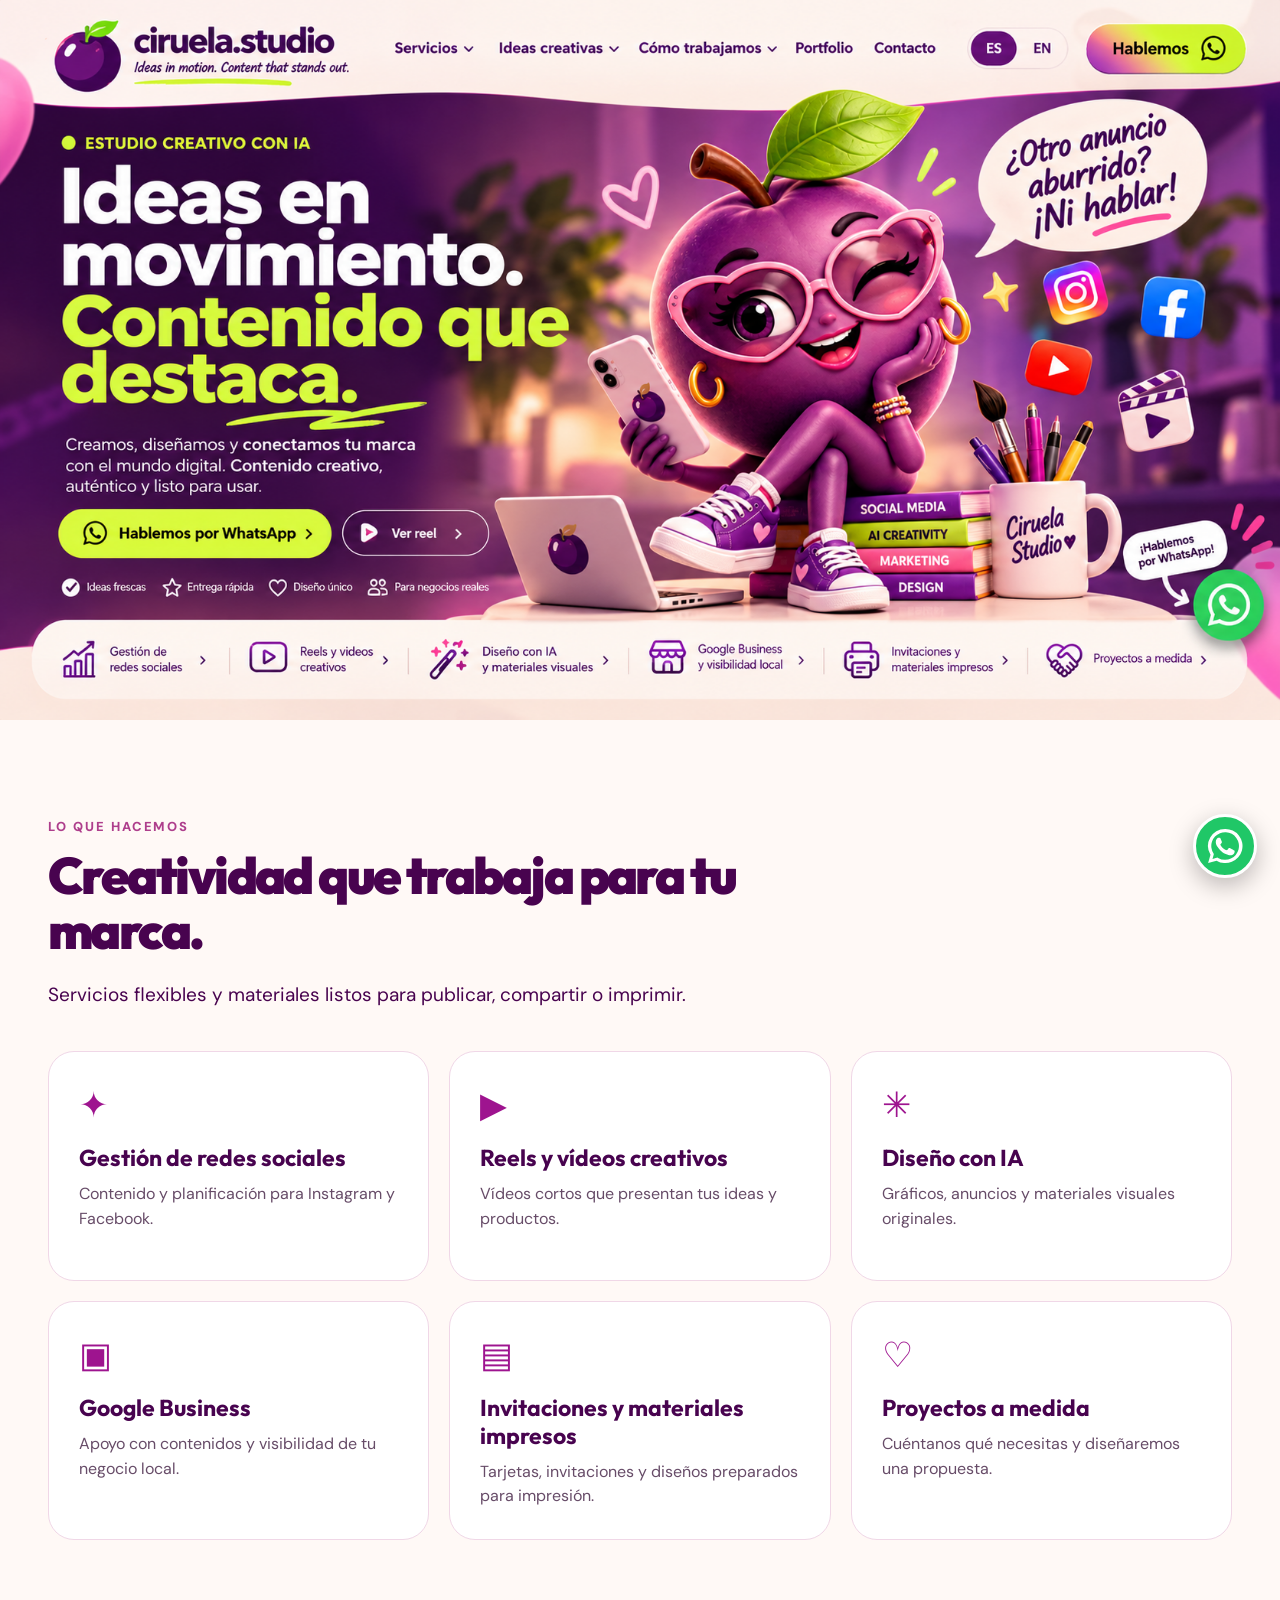
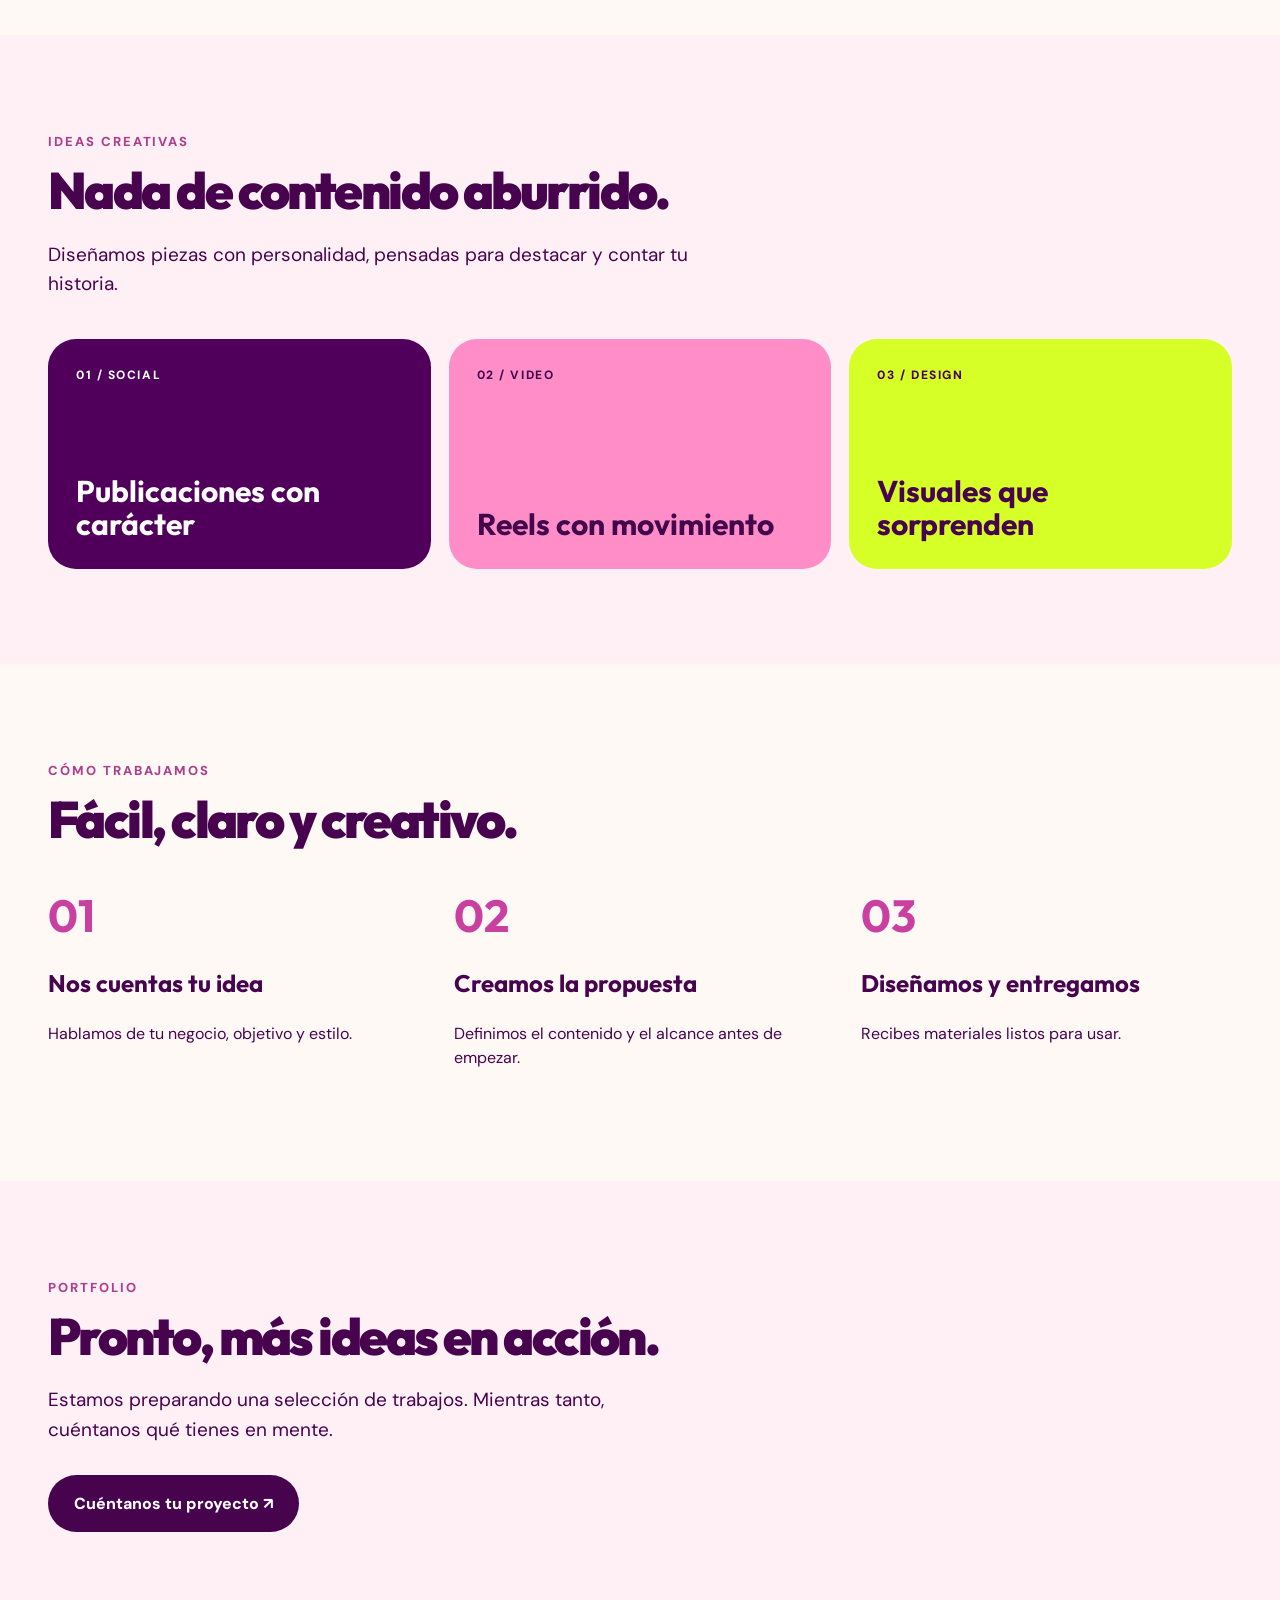
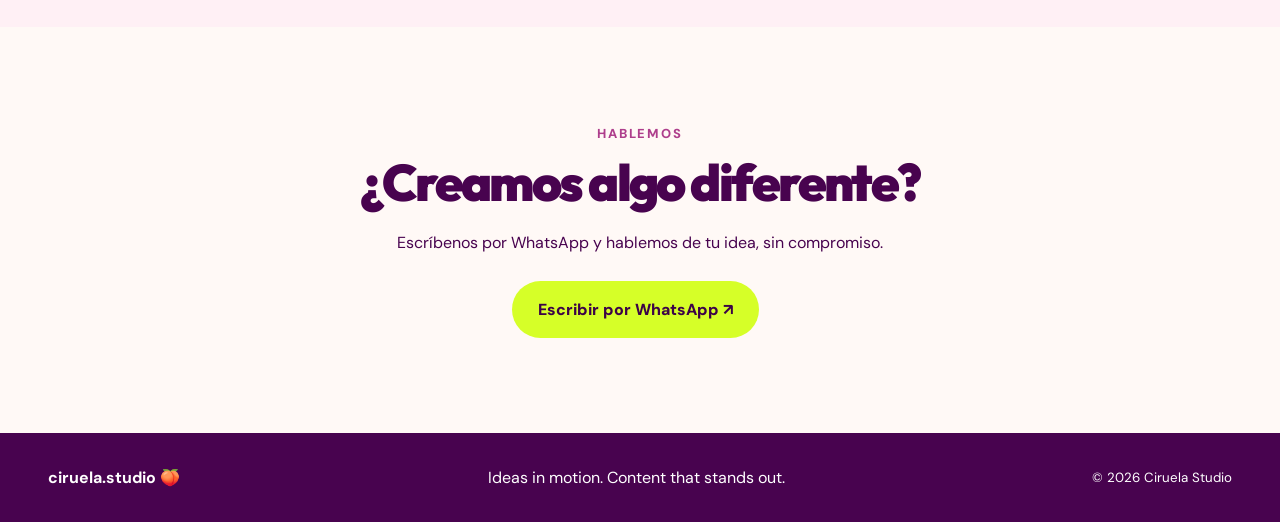
==== commit 0c9662b0: "Add files via upload" ====
--- a/index.html
+++ b/index.html
@@ -1,10 +1,13 @@
-<!doctype html>
-<html lang="es"><head><meta charset="utf-8"><meta name="viewport" content="width=device-width,initial-scale=1"><meta name="theme-color" content="#4d075a"><meta name="description" content="Ciruela Studio — creatividad, redes sociales, diseño y contenido con IA."><title>Ciruela Studio — Ideas en movimiento</title><link rel="stylesheet" href="styles.css"></head>
-<body>
-<header class="header"><a class="brand" href="#inicio" aria-label="Ciruela Studio inicio"><span class="fruit">🍇</span><span><strong>ciruela.studio</strong><small>Ideas in motion. Content that stands out.</small></span></a><button class="menu-toggle" aria-label="Abrir menú" aria-expanded="false">☰</button><nav class="nav" aria-label="Principal"><a href="#servicios" data-i18n="navServices">Servicios</a><a href="#ideas" data-i18n="navIdeas">Ideas creativas</a><a href="#proceso" data-i18n="navHow">Cómo trabajamos</a></nav><div class="header-actions"><div class="langs" aria-label="Language"><button data-lang="en" aria-pressed="false">EN</button><button data-lang="es" aria-pressed="true">ES</button></div><a class="contact-top" href="https://wa.me/34625032815" target="_blank" rel="noopener noreferrer"><span data-i18n="talk">Hablemos</span> ↗</a></div></header>
-<main><section class="hero" id="inicio"><div class="hero-copy"><p class="eyebrow">● <span data-i18n="eyebrow">ESTUDIO CREATIVO CON IA</span></p><h1><span data-i18n="h1a">Ideas en<br>movimiento.</span><em data-i18n="h1b">Contenido que<br>destaca.</em></h1><p class="hero-desc" data-i18n="heroDesc">Creamos, diseñamos y conectamos tu marca con el mundo digital.</p><a href="#servicios" class="cta">✳ <span data-i18n="discover">Descubre nuestros servicios</span> ↗</a></div><div class="hero-art" role="img" aria-label="Mascota de Ciruela Studio, una ciruela divertida con gafas rosas"><img src="hero-plum.png" alt="Ciruela Studio, mascota creativa con gafas rosas"></div></section>
-<section class="quick" aria-label="Nuestros servicios"><a href="#servicios">▥ <span data-i18n="quick1">Gestión de redes sociales</span></a><a href="#servicios">▣ <span data-i18n="quick2">Reels y vídeos creativos</span></a><a href="#servicios">✳ <span data-i18n="quick3">Diseño con IA y materiales visuales</span></a><a href="#servicios">▤ <span data-i18n="quick4">Google Business y visibilidad local</span></a><a href="#servicios">▧ <span data-i18n="quick5">Invitaciones y materiales impresos</span></a><a href="#contacto">♡ <span data-i18n="quick6">Proyectos a medida</span></a></section>
-<section class="section services" id="servicios"><p class="kicker" data-i18n="serviceKicker">LO QUE HACEMOS</p><h2 data-i18n="servicesTitle">Tu marca, con más personalidad.</h2><p class="intro" data-i18n="servicesIntro">Ideas frescas y materiales listos para destacar en el mundo digital.</p><div class="cards"><article class="service-card"><span class="card-icon">📱</span><h3 data-i18n="s1">Redes sociales</h3><p data-i18n="s1d">Contenido para Instagram y Facebook: publicaciones, diseños y planificación.</p></article><article class="service-card"><span class="card-icon">🎬</span><h3 data-i18n="s2">Reels y vídeo</h3><p data-i18n="s2d">Vídeos cortos, creatividades y piezas visuales para tus productos y servicios.</p></article><article class="service-card"><span class="card-icon">✨</span><h3 data-i18n="s3">Diseño creativo con IA</h3><p data-i18n="s3d">Gráficos, anuncios, propuestas visuales y contenido adaptado a tu marca.</p></article><article class="service-card"><span class="card-icon">📍</span><h3 data-i18n="s4">Google Business</h3><p data-i18n="s4d">Apoyo con la presentación y actualización de tu perfil de negocio.</p></article><article class="service-card"><span class="card-icon">💌</span><h3 data-i18n="s5">Diseño para imprimir</h3><p data-i18n="s5d">Invitaciones, tarjetas de visita y materiales personalizados con opciones de impresión a consultar.</p></article><article class="service-card"><span class="card-icon">💜</span><h3 data-i18n="s6">Proyectos a medida</h3><p data-i18n="s6d">¿Tienes una idea diferente? Diseñamos una propuesta para tu proyecto.</p></article></div></section>
-<section class="section ideas" id="ideas"><p class="kicker" data-i18n="ideasKicker">UN POCO DE IMAGINACIÓN</p><h2 data-i18n="ideasTitle">No hacemos contenido aburrido.</h2><p class="intro" data-i18n="ideasDesc">Cada marca tiene una historia. Nos gusta contarla con color, carácter y creatividad.</p><div class="idea-banner"><span>🍑 ✨ 🎥 💖</span><strong data-i18n="ideasBanner">Ideas que se ven. Historias que se recuerdan.</strong></div></section>
-<section class="section process" id="proceso"><p class="kicker" data-i18n="processKicker">FÁCIL Y CLARO</p><h2 data-i18n="processTitle">Cómo trabajamos</h2><div class="steps"><article><b>01</b><h3 data-i18n="p1">Cuéntanos tu idea</h3><p data-i18n="p1d">Nos explicas qué necesitas y para quién.</p></article><article><b>02</b><h3 data-i18n="p2">Creamos la propuesta</h3><p data-i18n="p2d">Definimos el alcance, los materiales y el presupuesto.</p></article><article><b>03</b><h3 data-i18n="p3">Damos vida al proyecto</h3><p data-i18n="p3d">Preparamos el contenido y lo revisamos contigo.</p></article></div></section>
-<section class="section contact" id="contacto"><p class="kicker" data-i18n="contactKicker">¿EMPEZAMOS?</p><h2 data-i18n="contactTitle">Tu próxima gran idea empieza aquí.</h2><p data-i18n="contactDesc">Cuéntanos qué tienes en mente. Estaremos encantados de escucharte.</p><a class="cta" id="whatsapp-contact" href="https://wa.me/34625032815" target="_blank" rel="noopener noreferrer">✉ <span data-i18n="write">Escríbenos</span> ↗</a></section></main><footer>© <span id="year"></span> Ciruela Studio · <span data-i18n="footer">Ideas in motion. Content that stands out.</span></footer><a class="whatsapp-float" id="whatsapp-float" href="https://wa.me/34625032815" target="_blank" rel="noopener noreferrer" aria-label="Contactar por WhatsApp" title="WhatsApp"><svg viewBox="0 0 32 32" aria-hidden="true" focusable="false"><path fill="currentColor" d="M16 .8A15.1 15.1 0 0 0 3.1 23.7L1 31l7.5-2A15.2 15.2 0 1 0 16 .8Zm0 27.6c-2.3 0-4.5-.6-6.4-1.8l-.5-.3-4.4 1.2 1.2-4.3-.3-.5a12.4 12.4 0 1 1 10.4 5.7Zm6.8-9.3c-.4-.2-2.2-1.1-2.6-1.2-.3-.1-.6-.2-.8.2-.2.4-1 1.2-1.2 1.4-.2.2-.4.3-.8.1a10.3 10.3 0 0 1-5.1-4.5c-.4-.7.4-.7 1-1.9.1-.2.1-.5 0-.7l-1.2-2.8c-.3-.7-.6-.6-.8-.6h-.7c-.3 0-.7.1-1 .5s-1.3 1.3-1.3 3.1 1.4 3.7c1.4 2.6 3.4 4.8 5.8 6.2 2.2 1.3 3 1.4 4 1.2 1.2-.2 2.2-1.1 2.5-2.1.3-1 .3-1.9.2-2.1-.1-.2-.3-.3-.7-.5Z"/></svg></a><script src="script.js"></script></body></html>
+<!doctype html><html lang="es"><head><meta charset="utf-8"><meta name="viewport" content="width=device-width,initial-scale=1"><meta name="theme-color" content="#46044e"><meta name="description" content="Ciruela Studio: contenido creativo, redes sociales, reels, diseño con IA y materiales para marcas."><title>Ciruela Studio — Ideas en movimiento</title><link rel="stylesheet" href="styles.css"></head><body>
+<a class="skip" href="#servicios">Saltar al contenido</a>
+<header class="desktop-hero" aria-label="Ciruela Studio — Ideas en movimiento"><img src="ciruela-design.png" alt="Ciruela Studio: personaje ciruela con gafas rosas, ideas en movimiento, contenido que destaca" width="1648" height="928"><nav class="image-links" aria-label="Navegación principal"><a class="hit services" href="#servicios" aria-label="Servicios"></a><a class="hit ideas" href="#ideas" aria-label="Ideas creativas"></a><a class="hit how" href="#proceso" aria-label="Cómo trabajamos"></a><a class="hit portfolio" href="#portfolio" aria-label="Portfolio"></a><a class="hit contact" href="#contacto" aria-label="Contacto"></a><button class="hit es" data-lang="es" aria-label="Cambiar a español"></button><button class="hit en" data-lang="en" aria-label="Switch to English"></button><a class="hit talk" data-wa href="#contacto" aria-label="Hablemos por WhatsApp"></a><a class="hit hero-wa" data-wa href="#contacto" aria-label="Hablemos por WhatsApp"></a><a class="hit reel" href="#portfolio" aria-label="Ver reel"></a><a class="hit bottom-services" href="#servicios" aria-label="Explorar servicios"></a></nav></header>
+<header class="mobile-header"><a class="brand" href="#inicio"><span class="plum">●<i>◢</i></span><span><strong>ciruela.studio</strong><small>Ideas in motion. Content that stands out.</small></span></a><div class="langs"><button data-lang="es" class="active">ES</button><button data-lang="en">EN</button></div></header>
+<section class="mobile-hero" id="inicio"><div class="mobile-art" role="img" aria-label="Mascota ciruela creativa"></div><div class="mobile-copy"><span class="eyebrow" data-i="eyebrow">● ESTUDIO CREATIVO CON IA</span><h1><span data-i="headline1">Ideas en movimiento.</span><em data-i="headline2">Contenido que destaca.</em></h1><p data-i="intro">Creamos, diseñamos y conectamos tu marca con el mundo digital.</p><a class="btn lime" data-wa href="#contacto" data-i="cta">Hablemos por WhatsApp ↗</a><a class="btn outline" href="#portfolio" data-i="reel">Ver proyectos ↗</a></div></section>
+<main><section id="servicios" class="section"><span class="kicker" data-i="what">LO QUE HACEMOS</span><h2 data-i="servicesTitle">Creatividad que trabaja para tu marca.</h2><p class="lead" data-i="servicesLead">Servicios flexibles y materiales listos para publicar, compartir o imprimir.</p><div class="cards"><article class="service"><span>✦</span><h3 data-i="s1">Gestión de redes sociales</h3><p data-i="s1d">Contenido y planificación para Instagram y Facebook.</p></article><article class="service"><span>▶</span><h3 data-i="s2">Reels y vídeos creativos</h3><p data-i="s2d">Vídeos cortos que presentan tus ideas y productos.</p></article><article class="service"><span>✳</span><h3 data-i="s3">Diseño con IA</h3><p data-i="s3d">Gráficos, anuncios y materiales visuales originales.</p></article><article class="service"><span>▣</span><h3 data-i="s4">Google Business</h3><p data-i="s4d">Apoyo con contenidos y visibilidad de tu negocio local.</p></article><article class="service"><span>▤</span><h3 data-i="s5">Invitaciones y materiales impresos</h3><p data-i="s5d">Tarjetas, invitaciones y diseños preparados para impresión.</p></article><article class="service"><span>♡</span><h3 data-i="s6">Proyectos a medida</h3><p data-i="s6d">Cuéntanos qué necesitas y diseñaremos una propuesta.</p></article></div></section>
+<section id="ideas" class="section tint"><span class="kicker" data-i="ideasKicker">IDEAS CREATIVAS</span><h2 data-i="ideasTitle">Nada de contenido aburrido.</h2><p class="lead" data-i="ideasDesc">Diseñamos piezas con personalidad, pensadas para destacar y contar tu historia.</p><div class="idea-grid"><div class="idea violet"><span>01 / SOCIAL</span><strong data-i="idea1">Publicaciones con carácter</strong></div><div class="idea pink"><span>02 / VIDEO</span><strong data-i="idea2">Reels con movimiento</strong></div><div class="idea limebg"><span>03 / DESIGN</span><strong data-i="idea3">Visuales que sorprenden</strong></div></div></section>
+<section id="proceso" class="section"><span class="kicker" data-i="processKicker">CÓMO TRABAJAMOS</span><h2 data-i="processTitle">Fácil, claro y creativo.</h2><div class="steps"><div><b>01</b><h3 data-i="p1">Nos cuentas tu idea</h3><p data-i="p1d">Hablamos de tu negocio, objetivo y estilo.</p></div><div><b>02</b><h3 data-i="p2">Creamos la propuesta</h3><p data-i="p2d">Definimos el contenido y el alcance antes de empezar.</p></div><div><b>03</b><h3 data-i="p3">Diseñamos y entregamos</h3><p data-i="p3d">Recibes materiales listos para usar.</p></div></div></section>
+<section id="portfolio" class="section tint"><span class="kicker">PORTFOLIO</span><h2 data-i="portfolioTitle">Pronto, más ideas en acción.</h2><p class="lead" data-i="portfolioDesc">Estamos preparando una selección de trabajos. Mientras tanto, cuéntanos qué tienes en mente.</p><a class="btn dark" data-wa href="#contacto" data-i="portfolioCta">Cuéntanos tu proyecto ↗</a></section>
+<section id="contacto" class="section contact-section"><span class="kicker" data-i="contactKicker">HABLEMOS</span><h2 data-i="contactTitle">¿Creamos algo diferente?</h2><p data-i="contactDesc">Escríbenos por WhatsApp y hablemos de tu idea, sin compromiso.</p><a class="btn lime" data-wa href="#contacto" data-i="contactCta">Escribir por WhatsApp ↗</a></section></main>
+<footer><strong>ciruela.studio 🍑</strong><span>Ideas in motion. Content that stands out.</span><small>© <span id="year"></span> Ciruela Studio</small></footer>
+<a class="whatsapp" data-wa href="#contacto" aria-label="Contactar por WhatsApp" title="WhatsApp"><svg viewBox="0 0 32 32" aria-hidden="true"><path fill="currentColor" d="M16 .8A15.1 15.1 0 0 0 3.1 23.7L1 31l7.5-2a15.2 15.2 0 1 0 7.5-28.2Zm0 27.5a12.2 12.2 0 0 1-6.2-1.7l-.5-.3-4.4 1.2 1.2-4.3-.3-.5A12.3 12.3 0 1 1 16 28.3Zm6.8-9.2c-.4-.2-2.3-1.2-2.7-1.3-.3-.1-.6-.2-.9.2-.3.4-1 1.3-1.2 1.5-.2.2-.5.3-.9.1-.4-.2-1.6-.6-3-1.9-1.1-1-1.9-2.3-2.1-2.7-.2-.4 0-.6.2-.8l.6-.7.4-.6c.1-.2.1-.5 0-.7l-1.2-2.9c-.3-.7-.6-.6-.9-.6h-.8c-.3 0-.7.1-1.1.5-.4.4-1.4 1.4-1.4 3.4s1.5 4 1.7 4.3c.2.3 2.9 4.5 7.1 6.3 1 .4 1.8.6 2.4.8 1 .3 2 .3 2.7.2.8-.1 2.3-1 2.6-2 .3-1 .3-1.8.2-2-.1-.2-.4-.3-.8-.5Z"/></svg></a>
+<script src="script.js"></script></body></html>
--- a/styles.css
+++ b/styles.css
@@ -1,3 +1 @@
-:root{--purple:#4d075a;--deep:#31003f;--lime:#d8ff35;--cream:#fff0e8;--pink:#f69bc9}*{box-sizing:border-box}html{scroll-behavior:smooth}body{margin:0;font-family:Arial,Helvetica,sans-serif;color:var(--purple);background:#fff8f3}a{text-decoration:none;color:inherit}button{font:inherit;cursor:pointer}.header{height:110px;display:flex;align-items:center;justify-content:space-between;padding:12px 4.5%;gap:22px;background:var(--cream);position:relative;z-index:5}.brand{display:flex;align-items:center;gap:12px;min-width:290px}.fruit{font-size:50px;filter:hue-rotate(28deg)}.brand strong{display:block;font-size:clamp(24px,3vw,42px);letter-spacing:-2px;line-height:1}.brand small{display:block;font-size:12px;font-style:italic;font-weight:bold;margin-top:6px}.nav{display:flex;gap:28px;font-weight:800}.nav a:hover{color:#a82d8b}.header-actions{display:flex;gap:18px;align-items:center}.langs{border:1px solid #dccbd4;border-radius:30px;padding:3px;display:flex}.langs button{border:0;background:transparent;color:var(--purple);padding:12px 15px;border-radius:30px;font-weight:800}.langs button[aria-pressed=true]{background:#741c79;color:#fff}.contact-top{background:var(--purple);color:white;border-radius:40px;padding:17px 27px;font-weight:800;white-space:nowrap}.menu-toggle{display:none}.hero{min-height:710px;background:radial-gradient(ellipse at 70% 50%,#ab3b91 0%,#62116e 45%,#30003f 100%);color:white;display:grid;grid-template-columns:49% 51%;overflow:hidden}.hero-copy{padding:55px 0 70px 8%;position:relative;z-index:1}.eyebrow{color:var(--lime);font-size:18px;font-weight:900;letter-spacing:1px}.hero h1{font-size:clamp(50px,6.5vw,104px);line-height:.92;letter-spacing:-4px;margin:28px 0 35px}.hero h1 em{display:block;font-style:normal;color:var(--lime);margin-top:12px}.hero-desc{font-size:clamp(19px,2vw,26px);line-height:1.35;max-width:560px}.cta{display:inline-flex;align-items:center;gap:14px;background:var(--lime);color:var(--purple);border-radius:40px;padding:20px 25px;font-size:18px;font-weight:900;margin-top:22px;box-shadow:0 10px 30px #23002533;transition:transform .2s}.cta:hover{transform:translateY(-3px)}.hero-art{height:100%;min-height:710px;overflow:hidden}.hero-art img{height:100%;width:100%;object-fit:cover;object-position:52% center}.quick{display:grid;grid-template-columns:repeat(6,1fr);background:var(--cream);padding:28px 3%;gap:8px}.quick a{display:flex;align-items:center;justify-content:center;gap:10px;font-size:13px;font-weight:700;padding:6px 12px;border-right:1px solid #c3a9ba}.quick a:last-child{border:0}.quick a:first-letter{font-size:26px}.section{padding:100px 7%;scroll-margin-top:20px}.kicker{font-weight:900;color:#a32891;letter-spacing:2px}.section h2{font-size:clamp(38px,5vw,66px);letter-spacing:-2px;line-height:1.05;margin:12px 0 22px;max-width:850px}.intro{font-size:20px;max-width:680px;line-height:1.5}.cards{display:grid;grid-template-columns:repeat(3,1fr);gap:22px;margin-top:45px}.service-card{border:2px solid #f3d9e7;background:white;padding:32px;border-radius:25px;box-shadow:0 10px 30px #4d075a0a}.card-icon{font-size:40px}.service-card h3{font-size:23px;margin-bottom:8px}.service-card p{line-height:1.6;color:#624568}.ideas{background:#fbe4ef}.idea-banner{margin-top:38px;border-radius:32px;padding:55px 40px;background:linear-gradient(115deg,#5c0b72,#a52b92);color:white;display:flex;align-items:center;gap:30px;font-size:clamp(24px,3vw,40px)}.idea-banner span{white-space:nowrap}.process{background:#fff8f3}.steps{display:grid;grid-template-columns:repeat(3,1fr);gap:26px;margin-top:40px}.steps article{border-top:4px solid var(--lime);padding:24px;background:#f9e9f2;border-radius:0 0 20px 20px}.steps b{font-size:40px;color:#a32891}.steps p{line-height:1.6}.contact{text-align:center;background:var(--deep);color:white}.contact h2{margin-left:auto;margin-right:auto}.contact .kicker{color:var(--lime)}.contact>p:not(.kicker){font-size:20px}.contact-note{font-size:13px!important;opacity:.75;margin-top:30px}footer{text-align:center;background:#200029;color:#fbe4ef;padding:30px}.menu-toggle{background:none;border:0;color:var(--purple);font-size:30px}@media(max-width:1100px){.header{flex-wrap:wrap;height:auto}.nav{order:3;width:100%;justify-content:center;padding:12px}.hero h1{letter-spacing:-2px}.quick{grid-template-columns:repeat(3,1fr)}}@media(max-width:720px){.header{padding:15px 5%}.brand{min-width:0}.brand strong{font-size:27px}.brand small{font-size:9px}.fruit{font-size:35px}.menu-toggle{display:block;margin-left:auto}.nav{display:none;flex-direction:column;align-items:center;order:5}.nav.open{display:flex}.header-actions{width:100%;justify-content:space-between}.contact-top{padding:12px 22px}.hero{display:flex;flex-direction:column}.hero-copy{padding:50px 7% 20px}.hero h1{font-size:clamp(47px,11vw,74px)}.hero-art{min-height:360px;height:420px}.hero-art img{object-position:center 42%}.quick{grid-template-columns:repeat(2,1fr);padding:15px}.quick a{border:0;font-size:12px;justify-content:flex-start}.cards,.steps{grid-template-columns:1fr}.section{padding:70px 6%}.idea-banner{flex-direction:column;align-items:flex-start;padding:30px}.idea-banner span{white-space:normal}}
-
-.whatsapp-float{position:fixed;right:24px;bottom:24px;z-index:99;width:62px;height:62px;border-radius:50%;display:flex;align-items:center;justify-content:center;background:#25d366;color:#fff;box-shadow:0 7px 22px #0004;transition:transform .2s}.whatsapp-float:hover{transform:scale(1.08)}.whatsapp-float svg{width:36px;height:36px}@media(max-width:720px){.whatsapp-float{right:16px;bottom:16px;width:56px;height:56px}}
+@import url('https://fonts.googleapis.com/css2?family=DM+Sans:wght@400;500;600;700;800&family=Outfit:wght@400;500;600;700;800;900&display=swap');:root{--purple:#48034f;--lime:#d6ff28;--pink:#ff54ae;--cream:#fff0e9}*{box-sizing:border-box}html{scroll-behavior:smooth}body{margin:0;background:#fff9f6;color:var(--purple);font-family:'DM Sans',sans-serif}a{text-decoration:none;color:inherit}button{cursor:pointer;font:inherit}.skip{position:absolute;top:-80px;left:10px;background:white;padding:12px;z-index:20}.skip:focus{top:10px}.desktop-hero{position:relative;max-width:1920px;margin:auto;line-height:0}.desktop-hero>img{display:block;width:100%;height:auto}.image-links{position:absolute;inset:0;pointer-events:none}.hit{position:absolute;display:block;border:0;background:transparent;pointer-events:auto;cursor:pointer;border-radius:20px}.hit:focus-visible{outline:4px solid #00d47b;outline-offset:2px}.services{left:30.4%;top:3.8%;width:8%;height:6%}.ideas{left:40%;top:3.8%;width:11%;height:6%}.how{left:51.5%;top:3.8%;width:11.5%;height:6%}.portfolio{left:62%;top:3.8%;width:7%;height:6%}.contact{left:69%;top:3.8%;width:6%;height:6%}.es{left:75.7%;top:3.5%;width:4%;height:6%}.en{left:79.5%;top:3.5%;width:4%;height:6%}.talk{left:84.5%;top:3%;width:13%;height:8%}.hero-wa{left:4.5%;top:70%;width:22%;height:8.5%}.reel{left:26.6%;top:70%;width:12%;height:8.5%}.bottom-services{left:3%;top:86%;width:94%;height:12%}.mobile-header,.mobile-hero{display:none}.section{max-width:1240px;margin:auto;padding:95px 28px;scroll-margin-top:30px}.section h2{font-family:Outfit,sans-serif;font-weight:900;font-size:clamp(36px,4vw,62px);letter-spacing:-.05em;line-height:1.07;max-width:780px;margin:12px 0 22px}.kicker{color:#ae3e8c;font-weight:800;font-size:13px;letter-spacing:.15em}.lead{font-size:19px;max-width:650px;line-height:1.55}.cards{display:grid;grid-template-columns:repeat(3,1fr);gap:20px;margin-top:42px}.service{padding:30px;border:1px solid #f0d7e7;background:white;border-radius:26px;min-height:230px;transition:transform .2s,box-shadow .2s}.service:hover{transform:translateY(-5px);box-shadow:0 18px 45px #48034f16}.service>span{font-size:35px;color:#9e148f}.service h3{font-family:Outfit;font-size:23px;line-height:1.2;margin:16px 0 10px}.service p{color:#674c68;line-height:1.55;margin:0}.tint{max-width:none;background:#fff0f5;padding-left:max(28px,calc((100vw - 1184px)/2));padding-right:max(28px,calc((100vw - 1184px)/2))}.idea-grid{display:grid;grid-template-columns:repeat(3,1fr);gap:18px;margin-top:40px}.idea{min-height:230px;border-radius:28px;padding:28px;display:flex;flex-direction:column;justify-content:space-between}.idea span{font-size:12px;font-weight:800;letter-spacing:.13em}.idea strong{font-family:Outfit;font-size:30px;line-height:1.1}.violet{background:#50005b;color:white}.pink{background:#ff8ec8;color:#43064d}.limebg{background:var(--lime)}.steps{display:grid;grid-template-columns:repeat(3,1fr);gap:35px;margin-top:40px}.steps b{font-size:45px;color:#ca40a1;font-family:Outfit}.steps h3{font-family:Outfit;font-size:24px}.steps p{line-height:1.5}.contact-section{text-align:center}.contact-section h2,.contact-section p{margin-left:auto;margin-right:auto}.btn{display:inline-flex;align-items:center;justify-content:center;padding:18px 26px;border-radius:40px;font-weight:800;margin:12px 10px 0 0}.lime{background:var(--lime);color:#3c0347}.dark{background:var(--purple);color:white}.outline{border:1px solid white;color:white}footer{background:var(--purple);color:white;display:flex;gap:25px;align-items:center;justify-content:space-between;padding:34px max(28px,calc((100vw - 1184px)/2));flex-wrap:wrap}.whatsapp{position:fixed;right:23px;bottom:22px;z-index:50;width:64px;height:64px;background:#20c767;border:3px solid white;border-radius:50%;display:grid;place-items:center;color:white;box-shadow:0 8px 25px #0004;transition:transform .2s}.whatsapp:hover{transform:scale(1.08)}.whatsapp svg{width:36px;height:36px}@media(max-width:850px){.desktop-hero{display:none}.mobile-header{display:flex;align-items:center;justify-content:space-between;padding:15px 18px;background:var(--cream);gap:12px}.brand{display:flex;align-items:center;gap:9px}.brand strong{font-family:Outfit;font-size:clamp(22px,5vw,32px);letter-spacing:-.06em;display:block}.brand small{font-size:9px;font-weight:700;display:block}.plum{color:#750c78;font-size:50px;position:relative;line-height:1}.plum i{position:absolute;left:22px;top:-5px;color:#8dcc00;font-size:19px;font-style:normal}.langs{display:flex;background:white;border-radius:25px;padding:3px}.langs button{border:0;background:none;color:var(--purple);padding:9px;font-weight:800;border-radius:20px}.langs button.active{background:var(--purple);color:white}.mobile-hero{display:block;position:relative;background:linear-gradient(160deg,#360044,#6c1677 75%,#a73591);color:white;overflow:hidden}.mobile-art{height:330px;background-image:url('ciruela-design.png');background-size:auto 590px;background-position:70% 20%;background-repeat:no-repeat;mask-image:linear-gradient(to bottom,#000 80%,transparent)}.mobile-copy{padding:0 23px 45px;position:relative;margin-top:-20px}.eyebrow{color:var(--lime);font-weight:900;font-size:12px}.mobile-copy h1{font-family:Outfit;font-size:clamp(42px,10vw,65px);letter-spacing:-.055em;line-height:.98;margin:15px 0}.mobile-copy h1 span,.mobile-copy h1 em{display:block;font-style:normal}.mobile-copy h1 em{color:var(--lime)}.mobile-copy p{font-size:16px;max-width:420px;line-height:1.5}.mobile-copy .btn{font-size:14px;padding:15px 20px}.section{padding:65px 22px}.cards{grid-template-columns:repeat(2,1fr)}.idea-grid{grid-template-columns:1fr}.steps{grid-template-columns:1fr;gap:15px}.tint{padding-left:22px;padding-right:22px}.whatsapp{width:58px;height:58px;right:15px;bottom:15px}}@media(max-width:540px){.cards{grid-template-columns:1fr}.service{min-height:unset}.mobile-art{height:270px;background-size:auto 490px;background-position:69% 19%}.section h2{font-size:39px}.lead{font-size:17px}footer{display:block}footer>*{display:block;margin:10px 0}}@media(prefers-reduced-motion:reduce){html{scroll-behavior:auto}*{transition:none!important}}
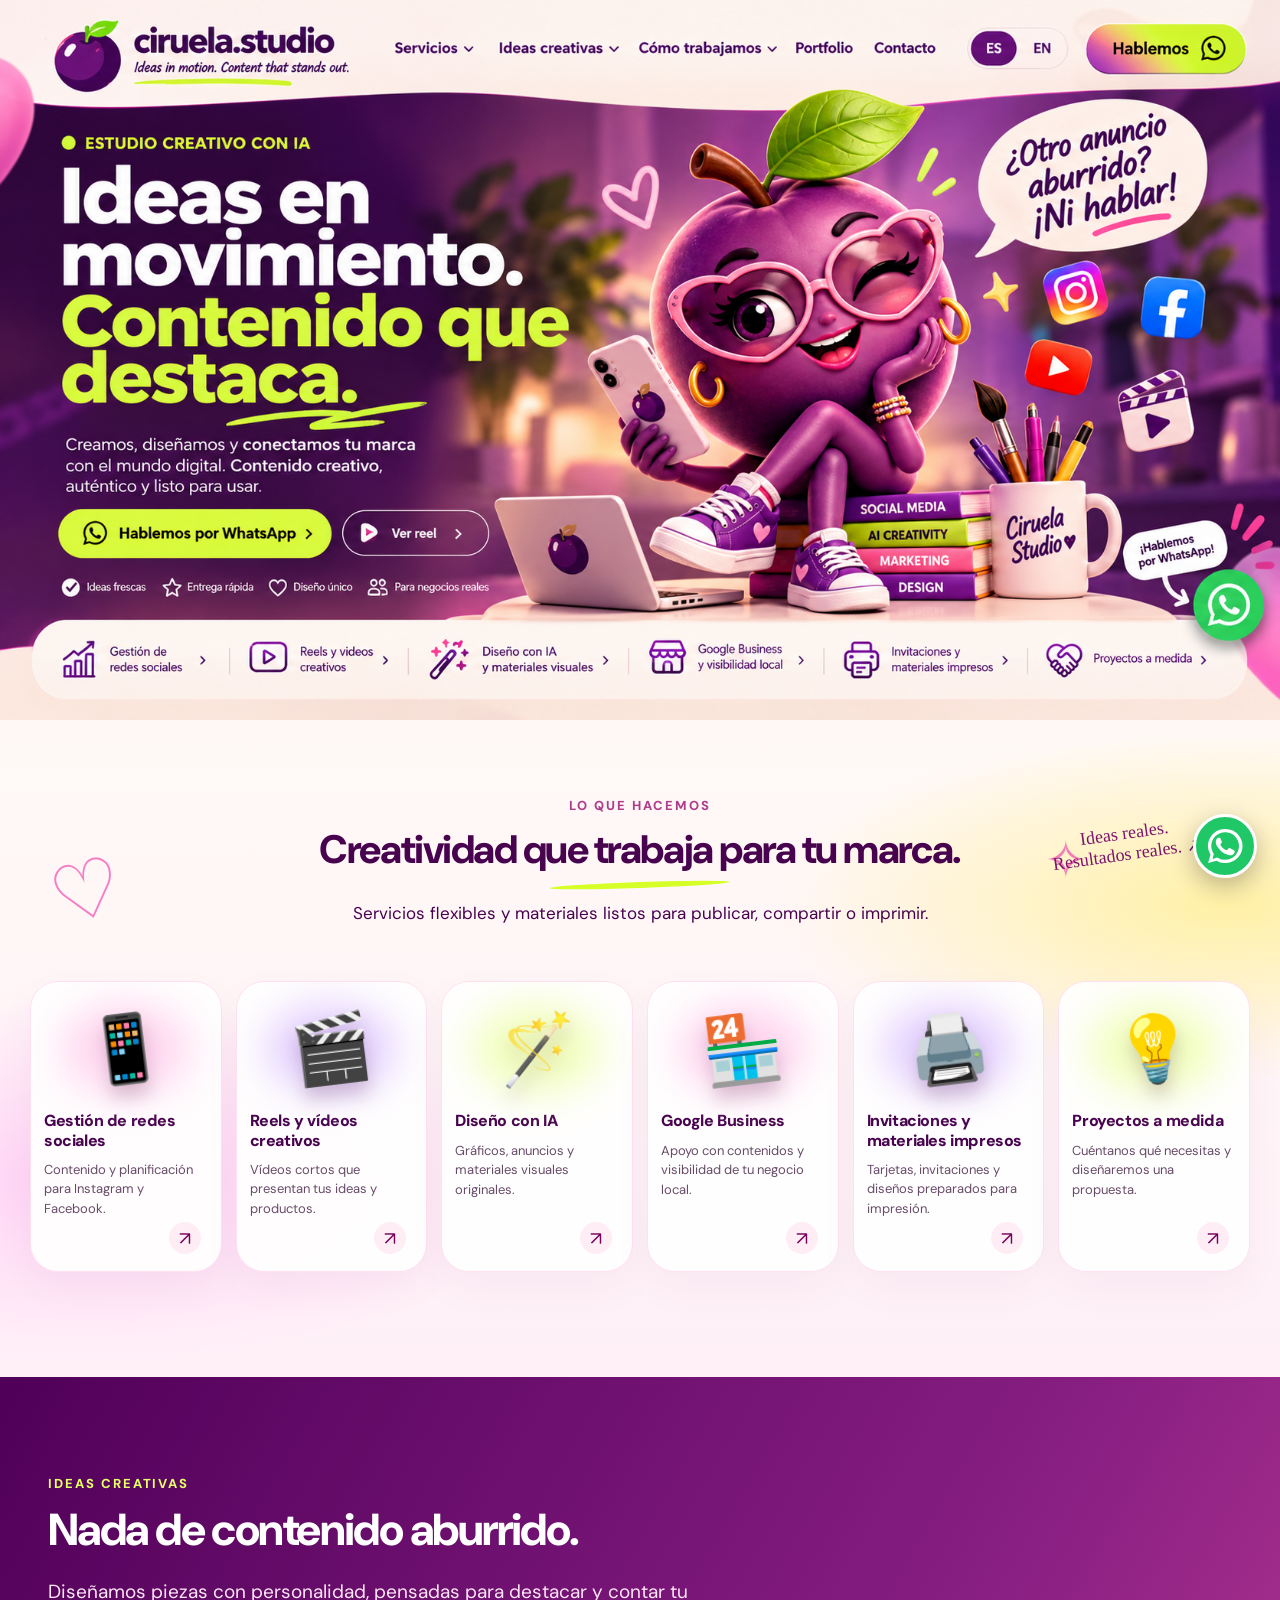
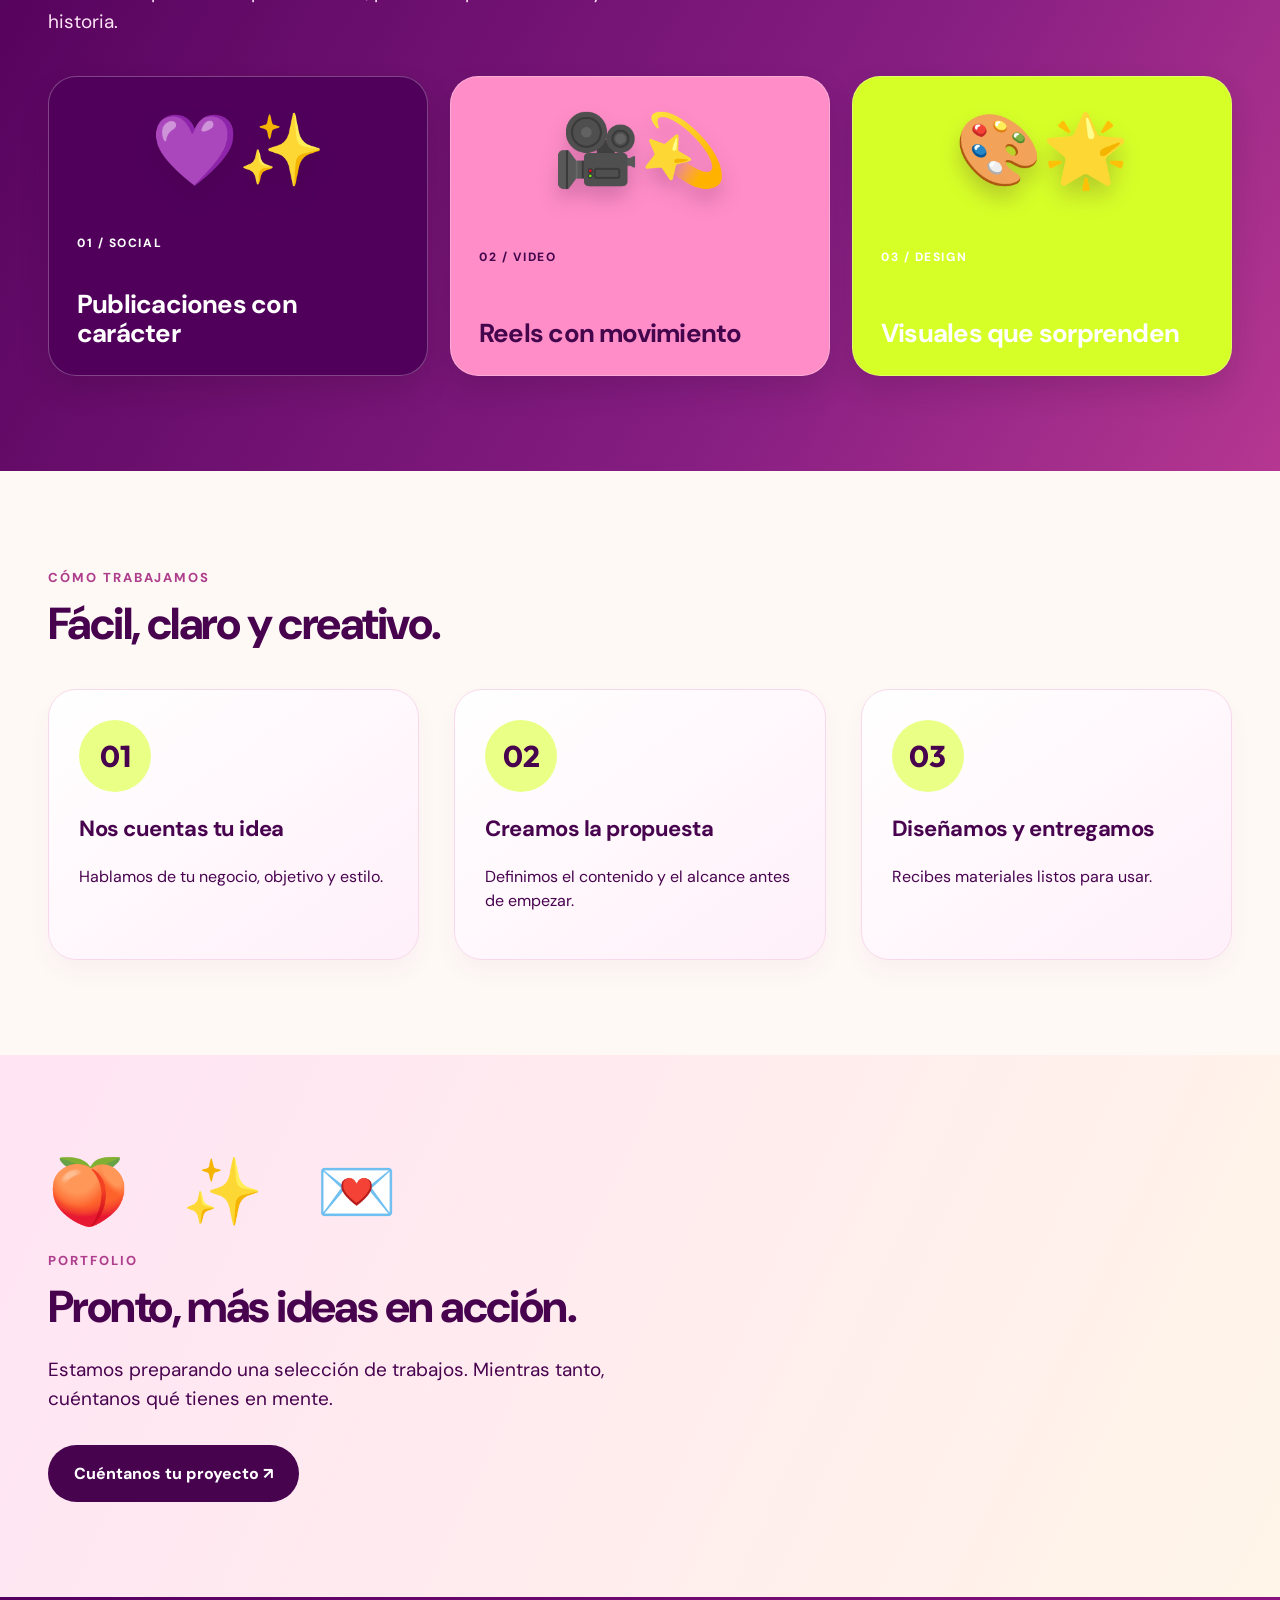
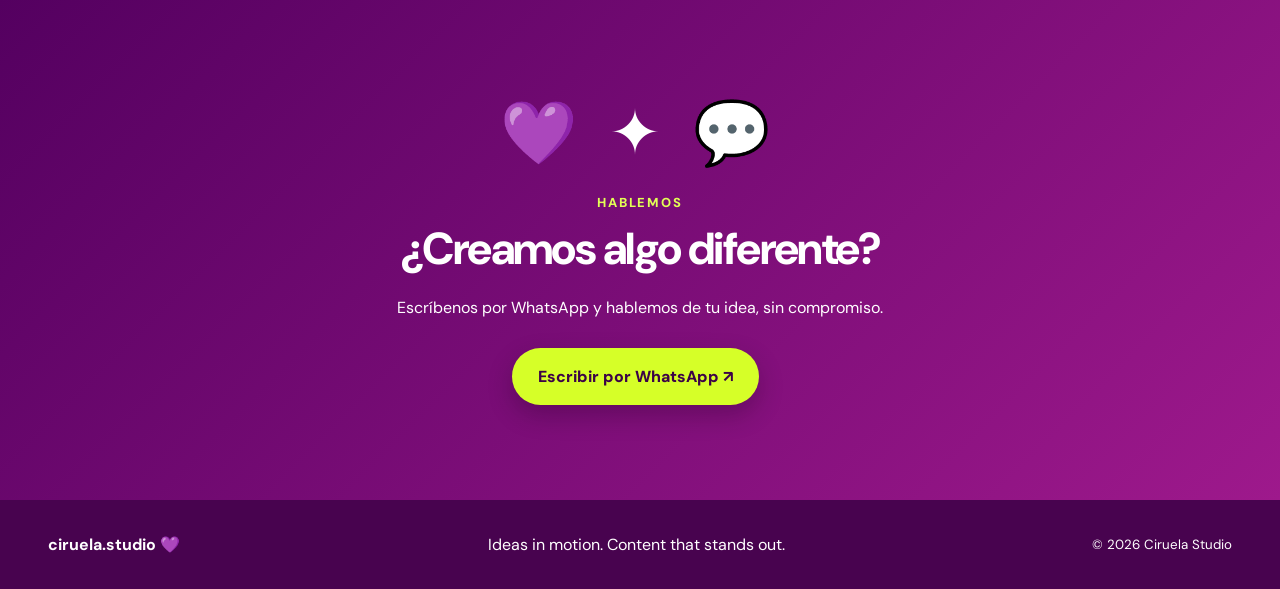
==== commit 489d8cd9: "Add files via upload" ====
--- a/index.html
+++ b/index.html
@@ -3,11 +3,11 @@
 <header class="desktop-hero" aria-label="Ciruela Studio — Ideas en movimiento"><img src="ciruela-design.png" alt="Ciruela Studio: personaje ciruela con gafas rosas, ideas en movimiento, contenido que destaca" width="1648" height="928"><nav class="image-links" aria-label="Navegación principal"><a class="hit services" href="#servicios" aria-label="Servicios"></a><a class="hit ideas" href="#ideas" aria-label="Ideas creativas"></a><a class="hit how" href="#proceso" aria-label="Cómo trabajamos"></a><a class="hit portfolio" href="#portfolio" aria-label="Portfolio"></a><a class="hit contact" href="#contacto" aria-label="Contacto"></a><button class="hit es" data-lang="es" aria-label="Cambiar a español"></button><button class="hit en" data-lang="en" aria-label="Switch to English"></button><a class="hit talk" data-wa href="#contacto" aria-label="Hablemos por WhatsApp"></a><a class="hit hero-wa" data-wa href="#contacto" aria-label="Hablemos por WhatsApp"></a><a class="hit reel" href="#portfolio" aria-label="Ver reel"></a><a class="hit bottom-services" href="#servicios" aria-label="Explorar servicios"></a></nav></header>
 <header class="mobile-header"><a class="brand" href="#inicio"><span class="plum">●<i>◢</i></span><span><strong>ciruela.studio</strong><small>Ideas in motion. Content that stands out.</small></span></a><div class="langs"><button data-lang="es" class="active">ES</button><button data-lang="en">EN</button></div></header>
 <section class="mobile-hero" id="inicio"><div class="mobile-art" role="img" aria-label="Mascota ciruela creativa"></div><div class="mobile-copy"><span class="eyebrow" data-i="eyebrow">● ESTUDIO CREATIVO CON IA</span><h1><span data-i="headline1">Ideas en movimiento.</span><em data-i="headline2">Contenido que destaca.</em></h1><p data-i="intro">Creamos, diseñamos y conectamos tu marca con el mundo digital.</p><a class="btn lime" data-wa href="#contacto" data-i="cta">Hablemos por WhatsApp ↗</a><a class="btn outline" href="#portfolio" data-i="reel">Ver proyectos ↗</a></div></section>
-<main><section id="servicios" class="section"><span class="kicker" data-i="what">LO QUE HACEMOS</span><h2 data-i="servicesTitle">Creatividad que trabaja para tu marca.</h2><p class="lead" data-i="servicesLead">Servicios flexibles y materiales listos para publicar, compartir o imprimir.</p><div class="cards"><article class="service"><span>✦</span><h3 data-i="s1">Gestión de redes sociales</h3><p data-i="s1d">Contenido y planificación para Instagram y Facebook.</p></article><article class="service"><span>▶</span><h3 data-i="s2">Reels y vídeos creativos</h3><p data-i="s2d">Vídeos cortos que presentan tus ideas y productos.</p></article><article class="service"><span>✳</span><h3 data-i="s3">Diseño con IA</h3><p data-i="s3d">Gráficos, anuncios y materiales visuales originales.</p></article><article class="service"><span>▣</span><h3 data-i="s4">Google Business</h3><p data-i="s4d">Apoyo con contenidos y visibilidad de tu negocio local.</p></article><article class="service"><span>▤</span><h3 data-i="s5">Invitaciones y materiales impresos</h3><p data-i="s5d">Tarjetas, invitaciones y diseños preparados para impresión.</p></article><article class="service"><span>♡</span><h3 data-i="s6">Proyectos a medida</h3><p data-i="s6d">Cuéntanos qué necesitas y diseñaremos una propuesta.</p></article></div></section>
-<section id="ideas" class="section tint"><span class="kicker" data-i="ideasKicker">IDEAS CREATIVAS</span><h2 data-i="ideasTitle">Nada de contenido aburrido.</h2><p class="lead" data-i="ideasDesc">Diseñamos piezas con personalidad, pensadas para destacar y contar tu historia.</p><div class="idea-grid"><div class="idea violet"><span>01 / SOCIAL</span><strong data-i="idea1">Publicaciones con carácter</strong></div><div class="idea pink"><span>02 / VIDEO</span><strong data-i="idea2">Reels con movimiento</strong></div><div class="idea limebg"><span>03 / DESIGN</span><strong data-i="idea3">Visuales que sorprenden</strong></div></div></section>
+<main><section id="servicios" class="section"><div class="sparkle deco-one" aria-hidden="true">♡</div><div class="sparkle deco-two" aria-hidden="true">✧</div><span class="kicker" data-i="what">LO QUE HACEMOS</span><h2 data-i="servicesTitle">Creatividad que trabaja para tu marca.</h2><p class="lead" data-i="servicesLead">Servicios flexibles y materiales listos para publicar, compartir o imprimir.</p><p class="handwritten" data-i="servicesNote">Ideas reales. Resultados reales. ↗</p><div class="cards"><article class="service"><span class="service-art art-1" aria-hidden="true"><span class="art-glow"></span><span class="art-emoji">📱</span></span><span class="old-icon" hidden>✦</span><h3 data-i="s1">Gestión de redes sociales</h3><p data-i="s1d">Contenido y planificación para Instagram y Facebook.</p><a class="service-arrow" href="#contacto" aria-label="Consultar servicio">↗</a></article><article class="service"><span class="service-art art-2" aria-hidden="true"><span class="art-glow"></span><span class="art-emoji">🎬</span></span><span class="old-icon" hidden>▶</span><h3 data-i="s2">Reels y vídeos creativos</h3><p data-i="s2d">Vídeos cortos que presentan tus ideas y productos.</p><a class="service-arrow" href="#contacto" aria-label="Consultar servicio">↗</a></article><article class="service"><span class="service-art art-3" aria-hidden="true"><span class="art-glow"></span><span class="art-emoji">🪄</span></span><span class="old-icon" hidden>✳</span><h3 data-i="s3">Diseño con IA</h3><p data-i="s3d">Gráficos, anuncios y materiales visuales originales.</p><a class="service-arrow" href="#contacto" aria-label="Consultar servicio">↗</a></article><article class="service"><span class="service-art art-4" aria-hidden="true"><span class="art-glow"></span><span class="art-emoji">🏪</span></span><span class="old-icon" hidden>▣</span><h3 data-i="s4">Google Business</h3><p data-i="s4d">Apoyo con contenidos y visibilidad de tu negocio local.</p><a class="service-arrow" href="#contacto" aria-label="Consultar servicio">↗</a></article><article class="service"><span class="service-art art-5" aria-hidden="true"><span class="art-glow"></span><span class="art-emoji">🖨️</span></span><span class="old-icon" hidden>▤</span><h3 data-i="s5">Invitaciones y materiales impresos</h3><p data-i="s5d">Tarjetas, invitaciones y diseños preparados para impresión.</p><a class="service-arrow" href="#contacto" aria-label="Consultar servicio">↗</a></article><article class="service"><span class="service-art art-6" aria-hidden="true"><span class="art-glow"></span><span class="art-emoji">💡</span></span><span class="old-icon" hidden>♡</span><h3 data-i="s6">Proyectos a medida</h3><p data-i="s6d">Cuéntanos qué necesitas y diseñaremos una propuesta.</p><a class="service-arrow" href="#contacto" aria-label="Consultar servicio">↗</a></article></div></section>
+<section id="ideas" class="section tint"><span class="kicker" data-i="ideasKicker">IDEAS CREATIVAS</span><h2 data-i="ideasTitle">Nada de contenido aburrido.</h2><p class="lead" data-i="ideasDesc">Diseñamos piezas con personalidad, pensadas para destacar y contar tu historia.</p><div class="idea-grid"><div class="idea violet"><div class="idea-art">💜✨</div><span>01 / SOCIAL</span><strong data-i="idea1">Publicaciones con carácter</strong></div><div class="idea pink"><div class="idea-art">🎥💫</div><span>02 / VIDEO</span><strong data-i="idea2">Reels con movimiento</strong></div><div class="idea limebg"><div class="idea-art">🎨🌟</div><span>03 / DESIGN</span><strong data-i="idea3">Visuales que sorprenden</strong></div></div></section>
 <section id="proceso" class="section"><span class="kicker" data-i="processKicker">CÓMO TRABAJAMOS</span><h2 data-i="processTitle">Fácil, claro y creativo.</h2><div class="steps"><div><b>01</b><h3 data-i="p1">Nos cuentas tu idea</h3><p data-i="p1d">Hablamos de tu negocio, objetivo y estilo.</p></div><div><b>02</b><h3 data-i="p2">Creamos la propuesta</h3><p data-i="p2d">Definimos el contenido y el alcance antes de empezar.</p></div><div><b>03</b><h3 data-i="p3">Diseñamos y entregamos</h3><p data-i="p3d">Recibes materiales listos para usar.</p></div></div></section>
-<section id="portfolio" class="section tint"><span class="kicker">PORTFOLIO</span><h2 data-i="portfolioTitle">Pronto, más ideas en acción.</h2><p class="lead" data-i="portfolioDesc">Estamos preparando una selección de trabajos. Mientras tanto, cuéntanos qué tienes en mente.</p><a class="btn dark" data-wa href="#contacto" data-i="portfolioCta">Cuéntanos tu proyecto ↗</a></section>
-<section id="contacto" class="section contact-section"><span class="kicker" data-i="contactKicker">HABLEMOS</span><h2 data-i="contactTitle">¿Creamos algo diferente?</h2><p data-i="contactDesc">Escríbenos por WhatsApp y hablemos de tu idea, sin compromiso.</p><a class="btn lime" data-wa href="#contacto" data-i="contactCta">Escribir por WhatsApp ↗</a></section></main>
-<footer><strong>ciruela.studio 🍑</strong><span>Ideas in motion. Content that stands out.</span><small>© <span id="year"></span> Ciruela Studio</small></footer>
+<section id="portfolio" class="section tint portfolio-section"><div class="portfolio-deco" aria-hidden="true">🍑 ✨ 💌</div><span class="kicker">PORTFOLIO</span><h2 data-i="portfolioTitle">Pronto, más ideas en acción.</h2><p class="lead" data-i="portfolioDesc">Estamos preparando una selección de trabajos. Mientras tanto, cuéntanos qué tienes en mente.</p><a class="btn dark" data-wa href="#contacto" data-i="portfolioCta">Cuéntanos tu proyecto ↗</a></section>
+<section id="contacto" class="section contact-section"><div class="contact-art" aria-hidden="true">💜 ✦ 💬</div><span class="kicker" data-i="contactKicker">HABLEMOS</span><h2 data-i="contactTitle">¿Creamos algo diferente?</h2><p data-i="contactDesc">Escríbenos por WhatsApp y hablemos de tu idea, sin compromiso.</p><a class="btn lime" data-wa href="#contacto" data-i="contactCta">Escribir por WhatsApp ↗</a></section></main>
+<footer><strong>ciruela.studio 💜</strong><span>Ideas in motion. Content that stands out.</span><small>© <span id="year"></span> Ciruela Studio</small></footer>
 <a class="whatsapp" data-wa href="#contacto" aria-label="Contactar por WhatsApp" title="WhatsApp"><svg viewBox="0 0 32 32" aria-hidden="true"><path fill="currentColor" d="M16 .8A15.1 15.1 0 0 0 3.1 23.7L1 31l7.5-2a15.2 15.2 0 1 0 7.5-28.2Zm0 27.5a12.2 12.2 0 0 1-6.2-1.7l-.5-.3-4.4 1.2 1.2-4.3-.3-.5A12.3 12.3 0 1 1 16 28.3Zm6.8-9.2c-.4-.2-2.3-1.2-2.7-1.3-.3-.1-.6-.2-.9.2-.3.4-1 1.3-1.2 1.5-.2.2-.5.3-.9.1-.4-.2-1.6-.6-3-1.9-1.1-1-1.9-2.3-2.1-2.7-.2-.4 0-.6.2-.8l.6-.7.4-.6c.1-.2.1-.5 0-.7l-1.2-2.9c-.3-.7-.6-.6-.9-.6h-.8c-.3 0-.7.1-1.1.5-.4.4-1.4 1.4-1.4 3.4s1.5 4 1.7 4.3c.2.3 2.9 4.5 7.1 6.3 1 .4 1.8.6 2.4.8 1 .3 2 .3 2.7.2.8-.1 2.3-1 2.6-2 .3-1 .3-1.8.2-2-.1-.2-.4-.3-.8-.5Z"/></svg></a>
 <script src="script.js"></script></body></html>
--- a/styles.css
+++ b/styles.css
@@ -1 +1,11 @@
-@import url('https://fonts.googleapis.com/css2?family=DM+Sans:wght@400;500;600;700;800&family=Outfit:wght@400;500;600;700;800;900&display=swap');:root{--purple:#48034f;--lime:#d6ff28;--pink:#ff54ae;--cream:#fff0e9}*{box-sizing:border-box}html{scroll-behavior:smooth}body{margin:0;background:#fff9f6;color:var(--purple);font-family:'DM Sans',sans-serif}a{text-decoration:none;color:inherit}button{cursor:pointer;font:inherit}.skip{position:absolute;top:-80px;left:10px;background:white;padding:12px;z-index:20}.skip:focus{top:10px}.desktop-hero{position:relative;max-width:1920px;margin:auto;line-height:0}.desktop-hero>img{display:block;width:100%;height:auto}.image-links{position:absolute;inset:0;pointer-events:none}.hit{position:absolute;display:block;border:0;background:transparent;pointer-events:auto;cursor:pointer;border-radius:20px}.hit:focus-visible{outline:4px solid #00d47b;outline-offset:2px}.services{left:30.4%;top:3.8%;width:8%;height:6%}.ideas{left:40%;top:3.8%;width:11%;height:6%}.how{left:51.5%;top:3.8%;width:11.5%;height:6%}.portfolio{left:62%;top:3.8%;width:7%;height:6%}.contact{left:69%;top:3.8%;width:6%;height:6%}.es{left:75.7%;top:3.5%;width:4%;height:6%}.en{left:79.5%;top:3.5%;width:4%;height:6%}.talk{left:84.5%;top:3%;width:13%;height:8%}.hero-wa{left:4.5%;top:70%;width:22%;height:8.5%}.reel{left:26.6%;top:70%;width:12%;height:8.5%}.bottom-services{left:3%;top:86%;width:94%;height:12%}.mobile-header,.mobile-hero{display:none}.section{max-width:1240px;margin:auto;padding:95px 28px;scroll-margin-top:30px}.section h2{font-family:Outfit,sans-serif;font-weight:900;font-size:clamp(36px,4vw,62px);letter-spacing:-.05em;line-height:1.07;max-width:780px;margin:12px 0 22px}.kicker{color:#ae3e8c;font-weight:800;font-size:13px;letter-spacing:.15em}.lead{font-size:19px;max-width:650px;line-height:1.55}.cards{display:grid;grid-template-columns:repeat(3,1fr);gap:20px;margin-top:42px}.service{padding:30px;border:1px solid #f0d7e7;background:white;border-radius:26px;min-height:230px;transition:transform .2s,box-shadow .2s}.service:hover{transform:translateY(-5px);box-shadow:0 18px 45px #48034f16}.service>span{font-size:35px;color:#9e148f}.service h3{font-family:Outfit;font-size:23px;line-height:1.2;margin:16px 0 10px}.service p{color:#674c68;line-height:1.55;margin:0}.tint{max-width:none;background:#fff0f5;padding-left:max(28px,calc((100vw - 1184px)/2));padding-right:max(28px,calc((100vw - 1184px)/2))}.idea-grid{display:grid;grid-template-columns:repeat(3,1fr);gap:18px;margin-top:40px}.idea{min-height:230px;border-radius:28px;padding:28px;display:flex;flex-direction:column;justify-content:space-between}.idea span{font-size:12px;font-weight:800;letter-spacing:.13em}.idea strong{font-family:Outfit;font-size:30px;line-height:1.1}.violet{background:#50005b;color:white}.pink{background:#ff8ec8;color:#43064d}.limebg{background:var(--lime)}.steps{display:grid;grid-template-columns:repeat(3,1fr);gap:35px;margin-top:40px}.steps b{font-size:45px;color:#ca40a1;font-family:Outfit}.steps h3{font-family:Outfit;font-size:24px}.steps p{line-height:1.5}.contact-section{text-align:center}.contact-section h2,.contact-section p{margin-left:auto;margin-right:auto}.btn{display:inline-flex;align-items:center;justify-content:center;padding:18px 26px;border-radius:40px;font-weight:800;margin:12px 10px 0 0}.lime{background:var(--lime);color:#3c0347}.dark{background:var(--purple);color:white}.outline{border:1px solid white;color:white}footer{background:var(--purple);color:white;display:flex;gap:25px;align-items:center;justify-content:space-between;padding:34px max(28px,calc((100vw - 1184px)/2));flex-wrap:wrap}.whatsapp{position:fixed;right:23px;bottom:22px;z-index:50;width:64px;height:64px;background:#20c767;border:3px solid white;border-radius:50%;display:grid;place-items:center;color:white;box-shadow:0 8px 25px #0004;transition:transform .2s}.whatsapp:hover{transform:scale(1.08)}.whatsapp svg{width:36px;height:36px}@media(max-width:850px){.desktop-hero{display:none}.mobile-header{display:flex;align-items:center;justify-content:space-between;padding:15px 18px;background:var(--cream);gap:12px}.brand{display:flex;align-items:center;gap:9px}.brand strong{font-family:Outfit;font-size:clamp(22px,5vw,32px);letter-spacing:-.06em;display:block}.brand small{font-size:9px;font-weight:700;display:block}.plum{color:#750c78;font-size:50px;position:relative;line-height:1}.plum i{position:absolute;left:22px;top:-5px;color:#8dcc00;font-size:19px;font-style:normal}.langs{display:flex;background:white;border-radius:25px;padding:3px}.langs button{border:0;background:none;color:var(--purple);padding:9px;font-weight:800;border-radius:20px}.langs button.active{background:var(--purple);color:white}.mobile-hero{display:block;position:relative;background:linear-gradient(160deg,#360044,#6c1677 75%,#a73591);color:white;overflow:hidden}.mobile-art{height:330px;background-image:url('ciruela-design.png');background-size:auto 590px;background-position:70% 20%;background-repeat:no-repeat;mask-image:linear-gradient(to bottom,#000 80%,transparent)}.mobile-copy{padding:0 23px 45px;position:relative;margin-top:-20px}.eyebrow{color:var(--lime);font-weight:900;font-size:12px}.mobile-copy h1{font-family:Outfit;font-size:clamp(42px,10vw,65px);letter-spacing:-.055em;line-height:.98;margin:15px 0}.mobile-copy h1 span,.mobile-copy h1 em{display:block;font-style:normal}.mobile-copy h1 em{color:var(--lime)}.mobile-copy p{font-size:16px;max-width:420px;line-height:1.5}.mobile-copy .btn{font-size:14px;padding:15px 20px}.section{padding:65px 22px}.cards{grid-template-columns:repeat(2,1fr)}.idea-grid{grid-template-columns:1fr}.steps{grid-template-columns:1fr;gap:15px}.tint{padding-left:22px;padding-right:22px}.whatsapp{width:58px;height:58px;right:15px;bottom:15px}}@media(max-width:540px){.cards{grid-template-columns:1fr}.service{min-height:unset}.mobile-art{height:270px;background-size:auto 490px;background-position:69% 19%}.section h2{font-size:39px}.lead{font-size:17px}footer{display:block}footer>*{display:block;margin:10px 0}}@media(prefers-reduced-motion:reduce){html{scroll-behavior:auto}*{transition:none!important}}+@import url('https://fonts.googleapis.com/css2?family=DM+Sans:wght@400;500;600;700;800&family=Outfit:wght@400;500;600;700;800;900&display=swap');:root{--purple:#48034f;--lime:#d6ff28;--pink:#ff54ae;--cream:#fff0e9}*{box-sizing:border-box}html{scroll-behavior:smooth}body{margin:0;background:#fff9f6;color:var(--purple);font-family:'DM Sans',sans-serif}a{text-decoration:none;color:inherit}button{cursor:pointer;font:inherit}.skip{position:absolute;top:-80px;left:10px;background:white;padding:12px;z-index:20}.skip:focus{top:10px}.desktop-hero{position:relative;max-width:1920px;margin:auto;line-height:0}.desktop-hero>img{display:block;width:100%;height:auto}.image-links{position:absolute;inset:0;pointer-events:none}.hit{position:absolute;display:block;border:0;background:transparent;pointer-events:auto;cursor:pointer;border-radius:20px}.hit:focus-visible{outline:4px solid #00d47b;outline-offset:2px}.services{left:30.4%;top:3.8%;width:8%;height:6%}.ideas{left:40%;top:3.8%;width:11%;height:6%}.how{left:51.5%;top:3.8%;width:11.5%;height:6%}.portfolio{left:62%;top:3.8%;width:7%;height:6%}.contact{left:69%;top:3.8%;width:6%;height:6%}.es{left:75.7%;top:3.5%;width:4%;height:6%}.en{left:79.5%;top:3.5%;width:4%;height:6%}.talk{left:84.5%;top:3%;width:13%;height:8%}.hero-wa{left:4.5%;top:70%;width:22%;height:8.5%}.reel{left:26.6%;top:70%;width:12%;height:8.5%}.bottom-services{left:3%;top:86%;width:94%;height:12%}.mobile-header,.mobile-hero{display:none}.section{max-width:1240px;margin:auto;padding:95px 28px;scroll-margin-top:30px}.section h2{font-family:Outfit,sans-serif;font-weight:900;font-size:clamp(36px,4vw,62px);letter-spacing:-.05em;line-height:1.07;max-width:780px;margin:12px 0 22px}.kicker{color:#ae3e8c;font-weight:800;font-size:13px;letter-spacing:.15em}.lead{font-size:19px;max-width:650px;line-height:1.55}.cards{display:grid;grid-template-columns:repeat(3,1fr);gap:20px;margin-top:42px}.service{padding:30px;border:1px solid #f0d7e7;background:white;border-radius:26px;min-height:230px;transition:transform .2s,box-shadow .2s}.service:hover{transform:translateY(-5px);box-shadow:0 18px 45px #48034f16}.service>span{font-size:35px;color:#9e148f}.service h3{font-family:Outfit;font-size:23px;line-height:1.2;margin:16px 0 10px}.service p{color:#674c68;line-height:1.55;margin:0}.tint{max-width:none;background:#fff0f5;padding-left:max(28px,calc((100vw - 1184px)/2));padding-right:max(28px,calc((100vw - 1184px)/2))}.idea-grid{display:grid;grid-template-columns:repeat(3,1fr);gap:18px;margin-top:40px}.idea{min-height:230px;border-radius:28px;padding:28px;display:flex;flex-direction:column;justify-content:space-between}.idea span{font-size:12px;font-weight:800;letter-spacing:.13em}.idea strong{font-family:Outfit;font-size:30px;line-height:1.1}.violet{background:#50005b;color:white}.pink{background:#ff8ec8;color:#43064d}.limebg{background:var(--lime)}.steps{display:grid;grid-template-columns:repeat(3,1fr);gap:35px;margin-top:40px}.steps b{font-size:45px;color:#ca40a1;font-family:Outfit}.steps h3{font-family:Outfit;font-size:24px}.steps p{line-height:1.5}.contact-section{text-align:center}.contact-section h2,.contact-section p{margin-left:auto;margin-right:auto}.btn{display:inline-flex;align-items:center;justify-content:center;padding:18px 26px;border-radius:40px;font-weight:800;margin:12px 10px 0 0}.lime{background:var(--lime);color:#3c0347}.dark{background:var(--purple);color:white}.outline{border:1px solid white;color:white}footer{background:var(--purple);color:white;display:flex;gap:25px;align-items:center;justify-content:space-between;padding:34px max(28px,calc((100vw - 1184px)/2));flex-wrap:wrap}.whatsapp{position:fixed;right:23px;bottom:22px;z-index:50;width:64px;height:64px;background:#20c767;border:3px solid white;border-radius:50%;display:grid;place-items:center;color:white;box-shadow:0 8px 25px #0004;transition:transform .2s}.whatsapp:hover{transform:scale(1.08)}.whatsapp svg{width:36px;height:36px}@media(max-width:850px){.desktop-hero{display:none}.mobile-header{display:flex;align-items:center;justify-content:space-between;padding:15px 18px;background:var(--cream);gap:12px}.brand{display:flex;align-items:center;gap:9px}.brand strong{font-family:Outfit;font-size:clamp(22px,5vw,32px);letter-spacing:-.06em;display:block}.brand small{font-size:9px;font-weight:700;display:block}.plum{color:#750c78;font-size:50px;position:relative;line-height:1}.plum i{position:absolute;left:22px;top:-5px;color:#8dcc00;font-size:19px;font-style:normal}.langs{display:flex;background:white;border-radius:25px;padding:3px}.langs button{border:0;background:none;color:var(--purple);padding:9px;font-weight:800;border-radius:20px}.langs button.active{background:var(--purple);color:white}.mobile-hero{display:block;position:relative;background:linear-gradient(160deg,#360044,#6c1677 75%,#a73591);color:white;overflow:hidden}.mobile-art{height:330px;background-image:url('ciruela-design.png');background-size:auto 590px;background-position:70% 20%;background-repeat:no-repeat;mask-image:linear-gradient(to bottom,#000 80%,transparent)}.mobile-copy{padding:0 23px 45px;position:relative;margin-top:-20px}.eyebrow{color:var(--lime);font-weight:900;font-size:12px}.mobile-copy h1{font-family:Outfit;font-size:clamp(42px,10vw,65px);letter-spacing:-.055em;line-height:.98;margin:15px 0}.mobile-copy h1 span,.mobile-copy h1 em{display:block;font-style:normal}.mobile-copy h1 em{color:var(--lime)}.mobile-copy p{font-size:16px;max-width:420px;line-height:1.5}.mobile-copy .btn{font-size:14px;padding:15px 20px}.section{padding:65px 22px}.cards{grid-template-columns:repeat(2,1fr)}.idea-grid{grid-template-columns:1fr}.steps{grid-template-columns:1fr;gap:15px}.tint{padding-left:22px;padding-right:22px}.whatsapp{width:58px;height:58px;right:15px;bottom:15px}}@media(max-width:540px){.cards{grid-template-columns:1fr}.service{min-height:unset}.mobile-art{height:270px;background-size:auto 490px;background-position:69% 19%}.section h2{font-size:39px}.lead{font-size:17px}footer{display:block}footer>*{display:block;margin:10px 0}}@media(prefers-reduced-motion:reduce){html{scroll-behavior:auto}*{transition:none!important}}
+/* Ciruela Studio V2 — vivid sections beneath the original hero */
+:root{--lavender:#f9d6f2;--hotpink:#ef46ae}
+#servicios{position:relative;max-width:none;overflow:hidden;text-align:center;padding:74px max(30px,calc((100vw - 1450px)/2)) 105px;background:radial-gradient(ellipse at 6% 70%,#ffd3f6 0,transparent 28%),radial-gradient(ellipse at 96% 28%,#fff1a6 0,transparent 26%),linear-gradient(180deg,#fff9f6 0%,#fff0f8 100%)}
+#servicios .kicker{position:relative;z-index:2}#servicios h2{font-family:'DM Sans',sans-serif;font-weight:800;letter-spacing:-.037em;font-size:clamp(32px,3.1vw,52px);line-height:1.15;max-width:1000px;margin:12px auto 12px}#servicios .lead{margin:0 auto;font-size:17px}#servicios h2::after{content:'';display:block;width:180px;height:6px;background:var(--lime);border-radius:50%;transform:rotate(-2deg);margin:9px auto 0}.handwritten{position:absolute;right:6%;top:85px;font-family:cursive;font-size:18px;color:#7d156e;transform:rotate(-8deg);max-width:155px;line-height:1.15}.sparkle{position:absolute;z-index:0;color:#ef4eb1;font-size:80px;font-family:cursive;opacity:.7}.deco-one{left:4%;top:125px;transform:rotate(-15deg)}.deco-two{right:15%;top:110px;font-size:52px}.cards{grid-template-columns:repeat(3,minmax(0,1fr));gap:22px;margin-top:55px;text-align:left}.service{position:relative;min-height:305px;padding:15px 22px 55px;background:rgba(255,255,255,.94);border:1px solid #ffe0f0;border-radius:36px;box-shadow:0 16px 40px #6807590b;overflow:hidden}.service-art{height:132px;width:100%;display:flex;align-items:center;justify-content:center;position:relative}.art-glow{position:absolute;width:130px;height:88px;border-radius:50%;filter:blur(20px);background:#ffb4e3;opacity:.55}.art-emoji{position:relative;display:block;font-size:78px;line-height:1;filter:drop-shadow(0 12px 9px #3e003630);transform:rotate(-7deg);transition:transform .25s}.service:hover .art-emoji{transform:rotate(3deg) translateY(-8px) scale(1.08)}.art-2 .art-glow,.art-5 .art-glow{background:#cba7ff}.art-3 .art-glow,.art-6 .art-glow{background:#e6ff85}.service h3{font-family:'DM Sans',sans-serif;font-size:21px;font-weight:800;letter-spacing:-.025em;margin:7px 0 10px}.service p{font-size:15px;line-height:1.5}.service-arrow{position:absolute;right:20px;bottom:17px;width:38px;height:38px;display:grid;place-items:center;background:#ffedf5;border-radius:50%;font-size:24px;color:#75015d;transition:background .2s,transform .2s}.service-arrow:hover{background:var(--lime);transform:translate(2px,-2px)}
+#ideas{background:linear-gradient(120deg,#500059,#871e82 65%,#b53791);color:white;position:relative}#ideas .kicker{color:#e5ff66}#ideas h2,#proceso h2,#portfolio h2,#contacto h2{font-family:'DM Sans',sans-serif;font-size:clamp(34px,3.5vw,54px);font-weight:800;letter-spacing:-.035em;line-height:1.12}#ideas .lead{color:#ffe6f7}.idea-grid{gap:22px}.idea{border:1px solid #ffffff45;min-height:300px;box-shadow:0 14px 30px #23002224}.idea-art{font-size:70px;text-align:center;filter:drop-shadow(0 12px 10px #35003633);transition:transform .25s}.idea:hover .idea-art{transform:translateY(-8px) rotate(6deg)}.idea strong{font-family:'DM Sans',sans-serif;font-size:26px;letter-spacing:-.03em}
+#proceso{position:relative;background:#fff9f6}#proceso .steps>div{padding:30px;border-radius:28px;background:linear-gradient(145deg,#fff,#fff0f9);border:1px solid #f7d9eb;box-shadow:0 12px 24px #47004d0a}#proceso .steps b{display:inline-flex;align-items:center;justify-content:center;width:72px;height:72px;border-radius:50%;background:#eaff86;color:#48034f;font-size:30px}#proceso .steps h3{font-family:'DM Sans',sans-serif;font-size:22px;letter-spacing:-.02em}
+.portfolio-section{position:relative;background:linear-gradient(115deg,#ffe4f4,#fff5e8)}.portfolio-deco{font-size:65px;letter-spacing:20px;margin-bottom:15px}.contact-section{background:linear-gradient(135deg,#540060,#9e198c);color:white;max-width:none}.contact-section .kicker{color:#e2ff55}.contact-art{font-size:62px;letter-spacing:10px;margin-bottom:18px}.contact-section p{max-width:600px;line-height:1.55}#contacto .btn{box-shadow:0 10px 25px #2100214a}
+@media(min-width:1200px){#servicios .cards{grid-template-columns:repeat(6,minmax(0,1fr));gap:14px}#servicios .service{min-height:285px;padding:12px 13px 53px;border-radius:28px}#servicios .service-art{height:110px}#servicios .art-emoji{font-size:65px}#servicios .service h3{font-size:16px}#servicios .service p{font-size:13px}#servicios .service-arrow{width:32px;height:32px;font-size:19px}}
+@media(max-width:850px){#servicios{padding:70px 22px}#servicios .cards{grid-template-columns:repeat(2,minmax(0,1fr))}.handwritten{display:none}.service{min-height:280px}.deco-one{left:-15px;top:140px;font-size:55px}.deco-two{right:10px;top:80px}.idea-art{font-size:60px}}
+@media(max-width:540px){#servicios .cards{grid-template-columns:1fr;gap:18px}#servicios .service{min-height:260px}#servicios .service-art{height:115px}#servicios h2{font-size:33px}#ideas .idea{min-height:250px}.portfolio-deco,.contact-art{font-size:44px}}
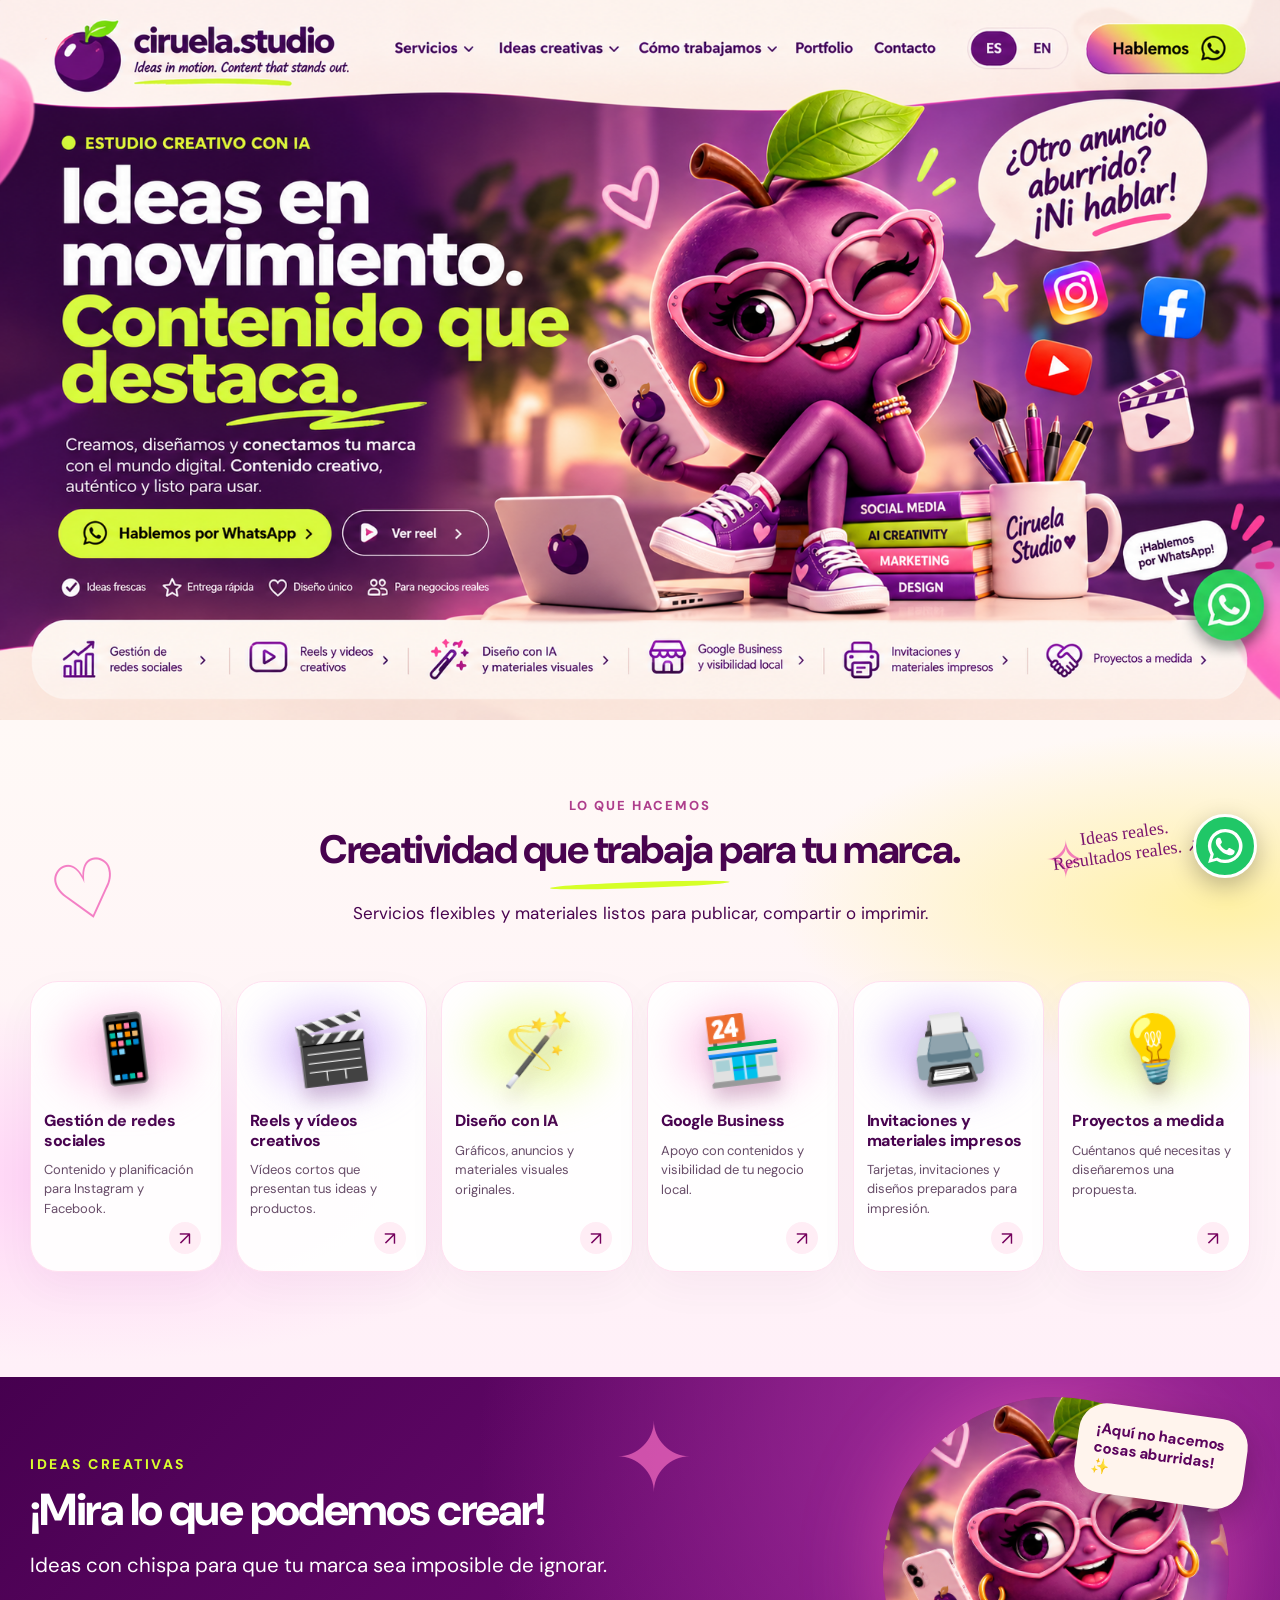
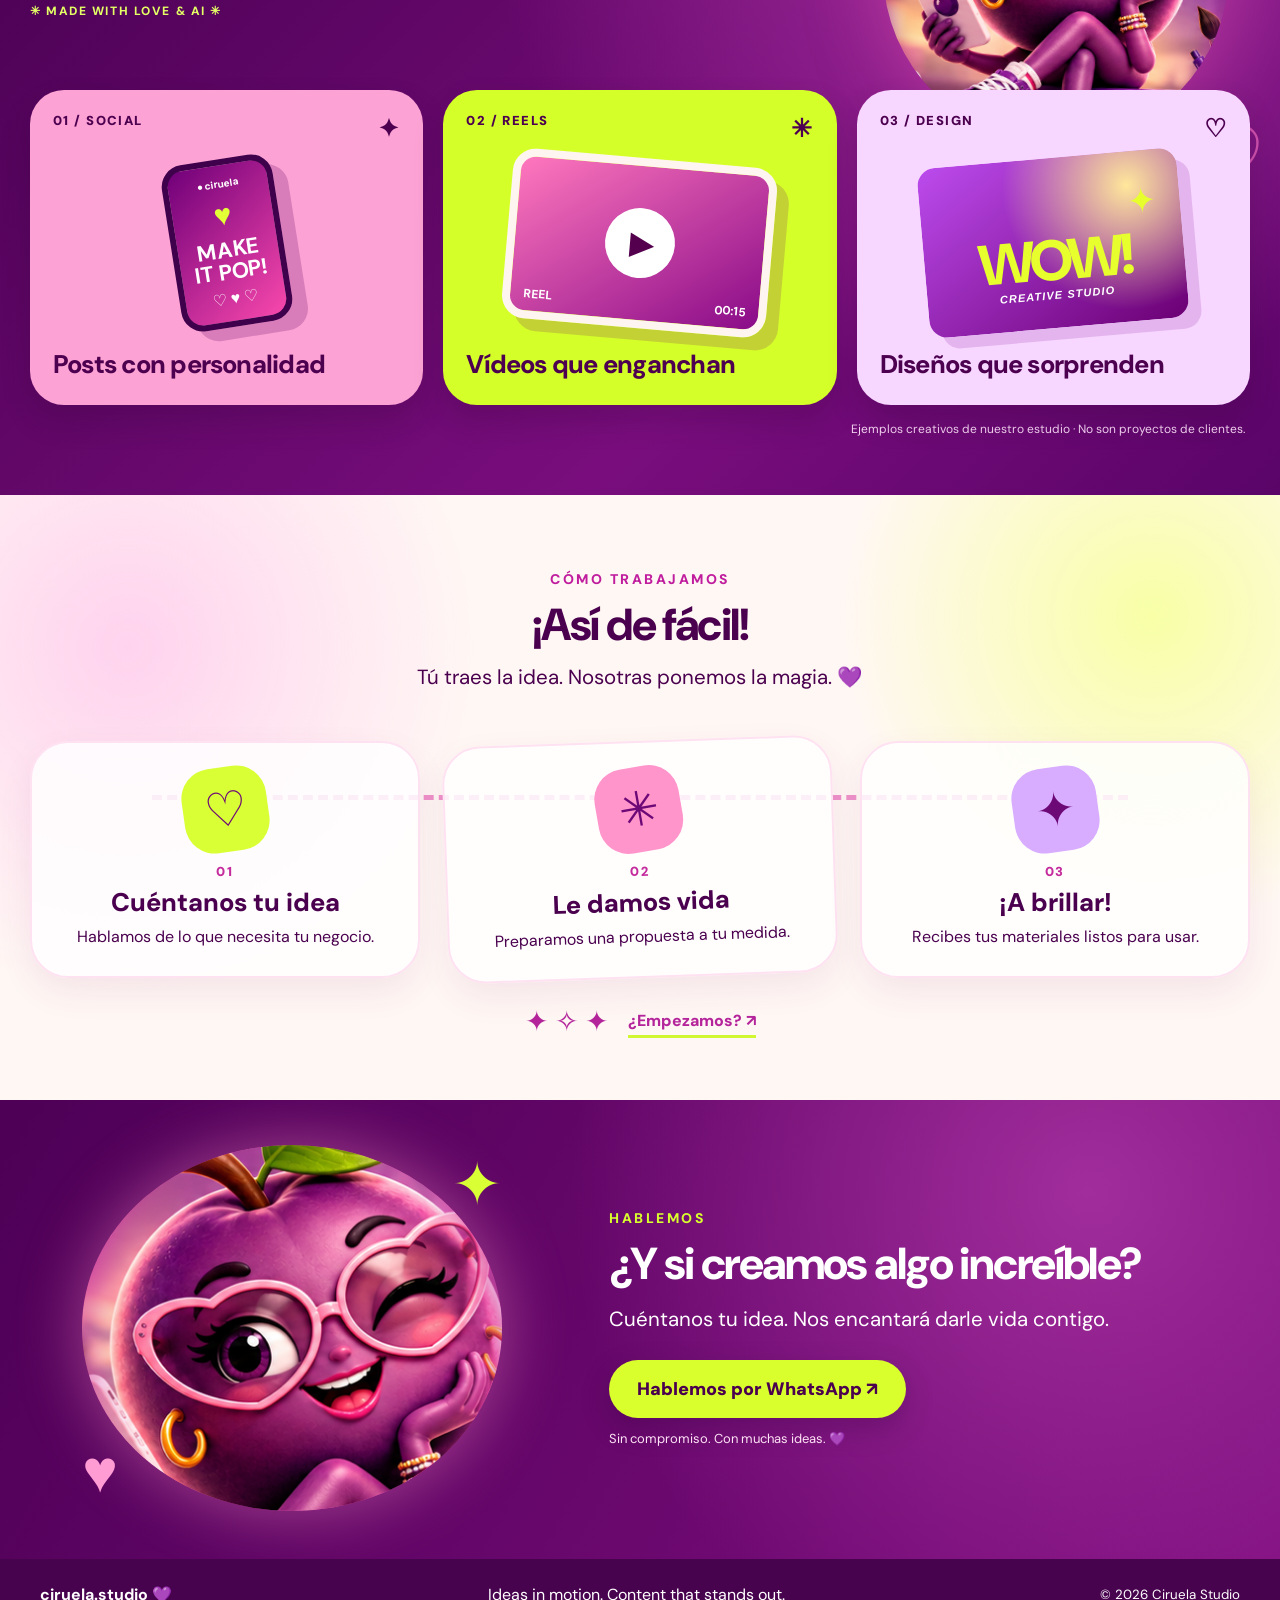
==== commit 1f0139ae: "Add files via upload" ====
--- a/index.html
+++ b/index.html
@@ -1,13 +1,29 @@
-<!doctype html><html lang="es"><head><meta charset="utf-8"><meta name="viewport" content="width=device-width,initial-scale=1"><meta name="theme-color" content="#46044e"><meta name="description" content="Ciruela Studio: contenido creativo, redes sociales, reels, diseño con IA y materiales para marcas."><title>Ciruela Studio — Ideas en movimiento</title><link rel="stylesheet" href="styles.css"></head><body>
+<!DOCTYPE html>
+<html lang="es"><head><meta charset="utf-8"/><meta content="width=device-width,initial-scale=1" name="viewport"/><meta content="#46044e" name="theme-color"/><meta content="Ciruela Studio: contenido creativo, redes sociales, reels, diseño con IA y materiales para marcas." name="description"/><title>Ciruela Studio — Ideas en movimiento</title><link href="styles.css" rel="stylesheet"/></head><body>
 <a class="skip" href="#servicios">Saltar al contenido</a>
-<header class="desktop-hero" aria-label="Ciruela Studio — Ideas en movimiento"><img src="ciruela-design.png" alt="Ciruela Studio: personaje ciruela con gafas rosas, ideas en movimiento, contenido que destaca" width="1648" height="928"><nav class="image-links" aria-label="Navegación principal"><a class="hit services" href="#servicios" aria-label="Servicios"></a><a class="hit ideas" href="#ideas" aria-label="Ideas creativas"></a><a class="hit how" href="#proceso" aria-label="Cómo trabajamos"></a><a class="hit portfolio" href="#portfolio" aria-label="Portfolio"></a><a class="hit contact" href="#contacto" aria-label="Contacto"></a><button class="hit es" data-lang="es" aria-label="Cambiar a español"></button><button class="hit en" data-lang="en" aria-label="Switch to English"></button><a class="hit talk" data-wa href="#contacto" aria-label="Hablemos por WhatsApp"></a><a class="hit hero-wa" data-wa href="#contacto" aria-label="Hablemos por WhatsApp"></a><a class="hit reel" href="#portfolio" aria-label="Ver reel"></a><a class="hit bottom-services" href="#servicios" aria-label="Explorar servicios"></a></nav></header>
-<header class="mobile-header"><a class="brand" href="#inicio"><span class="plum">●<i>◢</i></span><span><strong>ciruela.studio</strong><small>Ideas in motion. Content that stands out.</small></span></a><div class="langs"><button data-lang="es" class="active">ES</button><button data-lang="en">EN</button></div></header>
-<section class="mobile-hero" id="inicio"><div class="mobile-art" role="img" aria-label="Mascota ciruela creativa"></div><div class="mobile-copy"><span class="eyebrow" data-i="eyebrow">● ESTUDIO CREATIVO CON IA</span><h1><span data-i="headline1">Ideas en movimiento.</span><em data-i="headline2">Contenido que destaca.</em></h1><p data-i="intro">Creamos, diseñamos y conectamos tu marca con el mundo digital.</p><a class="btn lime" data-wa href="#contacto" data-i="cta">Hablemos por WhatsApp ↗</a><a class="btn outline" href="#portfolio" data-i="reel">Ver proyectos ↗</a></div></section>
-<main><section id="servicios" class="section"><div class="sparkle deco-one" aria-hidden="true">♡</div><div class="sparkle deco-two" aria-hidden="true">✧</div><span class="kicker" data-i="what">LO QUE HACEMOS</span><h2 data-i="servicesTitle">Creatividad que trabaja para tu marca.</h2><p class="lead" data-i="servicesLead">Servicios flexibles y materiales listos para publicar, compartir o imprimir.</p><p class="handwritten" data-i="servicesNote">Ideas reales. Resultados reales. ↗</p><div class="cards"><article class="service"><span class="service-art art-1" aria-hidden="true"><span class="art-glow"></span><span class="art-emoji">📱</span></span><span class="old-icon" hidden>✦</span><h3 data-i="s1">Gestión de redes sociales</h3><p data-i="s1d">Contenido y planificación para Instagram y Facebook.</p><a class="service-arrow" href="#contacto" aria-label="Consultar servicio">↗</a></article><article class="service"><span class="service-art art-2" aria-hidden="true"><span class="art-glow"></span><span class="art-emoji">🎬</span></span><span class="old-icon" hidden>▶</span><h3 data-i="s2">Reels y vídeos creativos</h3><p data-i="s2d">Vídeos cortos que presentan tus ideas y productos.</p><a class="service-arrow" href="#contacto" aria-label="Consultar servicio">↗</a></article><article class="service"><span class="service-art art-3" aria-hidden="true"><span class="art-glow"></span><span class="art-emoji">🪄</span></span><span class="old-icon" hidden>✳</span><h3 data-i="s3">Diseño con IA</h3><p data-i="s3d">Gráficos, anuncios y materiales visuales originales.</p><a class="service-arrow" href="#contacto" aria-label="Consultar servicio">↗</a></article><article class="service"><span class="service-art art-4" aria-hidden="true"><span class="art-glow"></span><span class="art-emoji">🏪</span></span><span class="old-icon" hidden>▣</span><h3 data-i="s4">Google Business</h3><p data-i="s4d">Apoyo con contenidos y visibilidad de tu negocio local.</p><a class="service-arrow" href="#contacto" aria-label="Consultar servicio">↗</a></article><article class="service"><span class="service-art art-5" aria-hidden="true"><span class="art-glow"></span><span class="art-emoji">🖨️</span></span><span class="old-icon" hidden>▤</span><h3 data-i="s5">Invitaciones y materiales impresos</h3><p data-i="s5d">Tarjetas, invitaciones y diseños preparados para impresión.</p><a class="service-arrow" href="#contacto" aria-label="Consultar servicio">↗</a></article><article class="service"><span class="service-art art-6" aria-hidden="true"><span class="art-glow"></span><span class="art-emoji">💡</span></span><span class="old-icon" hidden>♡</span><h3 data-i="s6">Proyectos a medida</h3><p data-i="s6d">Cuéntanos qué necesitas y diseñaremos una propuesta.</p><a class="service-arrow" href="#contacto" aria-label="Consultar servicio">↗</a></article></div></section>
-<section id="ideas" class="section tint"><span class="kicker" data-i="ideasKicker">IDEAS CREATIVAS</span><h2 data-i="ideasTitle">Nada de contenido aburrido.</h2><p class="lead" data-i="ideasDesc">Diseñamos piezas con personalidad, pensadas para destacar y contar tu historia.</p><div class="idea-grid"><div class="idea violet"><div class="idea-art">💜✨</div><span>01 / SOCIAL</span><strong data-i="idea1">Publicaciones con carácter</strong></div><div class="idea pink"><div class="idea-art">🎥💫</div><span>02 / VIDEO</span><strong data-i="idea2">Reels con movimiento</strong></div><div class="idea limebg"><div class="idea-art">🎨🌟</div><span>03 / DESIGN</span><strong data-i="idea3">Visuales que sorprenden</strong></div></div></section>
-<section id="proceso" class="section"><span class="kicker" data-i="processKicker">CÓMO TRABAJAMOS</span><h2 data-i="processTitle">Fácil, claro y creativo.</h2><div class="steps"><div><b>01</b><h3 data-i="p1">Nos cuentas tu idea</h3><p data-i="p1d">Hablamos de tu negocio, objetivo y estilo.</p></div><div><b>02</b><h3 data-i="p2">Creamos la propuesta</h3><p data-i="p2d">Definimos el contenido y el alcance antes de empezar.</p></div><div><b>03</b><h3 data-i="p3">Diseñamos y entregamos</h3><p data-i="p3d">Recibes materiales listos para usar.</p></div></div></section>
-<section id="portfolio" class="section tint portfolio-section"><div class="portfolio-deco" aria-hidden="true">🍑 ✨ 💌</div><span class="kicker">PORTFOLIO</span><h2 data-i="portfolioTitle">Pronto, más ideas en acción.</h2><p class="lead" data-i="portfolioDesc">Estamos preparando una selección de trabajos. Mientras tanto, cuéntanos qué tienes en mente.</p><a class="btn dark" data-wa href="#contacto" data-i="portfolioCta">Cuéntanos tu proyecto ↗</a></section>
-<section id="contacto" class="section contact-section"><div class="contact-art" aria-hidden="true">💜 ✦ 💬</div><span class="kicker" data-i="contactKicker">HABLEMOS</span><h2 data-i="contactTitle">¿Creamos algo diferente?</h2><p data-i="contactDesc">Escríbenos por WhatsApp y hablemos de tu idea, sin compromiso.</p><a class="btn lime" data-wa href="#contacto" data-i="contactCta">Escribir por WhatsApp ↗</a></section></main>
+<header aria-label="Ciruela Studio — Ideas en movimiento" class="desktop-hero"><img alt="Ciruela Studio: personaje ciruela con gafas rosas, ideas en movimiento, contenido que destaca" height="928" src="ciruela-design.png" width="1648"/><nav aria-label="Navegación principal" class="image-links"><a aria-label="Servicios" class="hit services" href="#servicios"></a><a aria-label="Ideas creativas" class="hit ideas" href="#ideas"></a><a aria-label="Cómo trabajamos" class="hit how" href="#proceso"></a><a aria-label="Portfolio" class="hit portfolio" href="#portfolio"></a><a aria-label="Contacto" class="hit contact" href="#contacto"></a><button aria-label="Cambiar a español" class="hit es" data-lang="es"></button><button aria-label="Switch to English" class="hit en" data-lang="en"></button><a aria-label="Hablemos por WhatsApp" class="hit talk" data-wa="" href="#contacto"></a><a aria-label="Hablemos por WhatsApp" class="hit hero-wa" data-wa="" href="#contacto"></a><a aria-label="Ver reel" class="hit reel" href="#portfolio"></a><a aria-label="Explorar servicios" class="hit bottom-services" href="#servicios"></a></nav></header>
+<header class="mobile-header"><a class="brand" href="#inicio"><span class="plum">●<i>◢</i></span><span><strong>ciruela.studio</strong><small>Ideas in motion. Content that stands out.</small></span></a><div class="langs"><button class="active" data-lang="es">ES</button><button data-lang="en">EN</button></div></header>
+<section class="mobile-hero" id="inicio"><div aria-label="Mascota ciruela creativa" class="mobile-art" role="img"></div><div class="mobile-copy"><span class="eyebrow" data-i="eyebrow">● ESTUDIO CREATIVO CON IA</span><h1><span data-i="headline1">Ideas en movimiento.</span><em data-i="headline2">Contenido que destaca.</em></h1><p data-i="intro">Creamos, diseñamos y conectamos tu marca con el mundo digital.</p><a class="btn lime" data-i="cta" data-wa="" href="#contacto">Hablemos por WhatsApp ↗</a><a class="btn outline" data-i="reel" href="#portfolio">Ver proyectos ↗</a></div></section>
+<main><section class="section" id="servicios"><div aria-hidden="true" class="sparkle deco-one">♡</div><div aria-hidden="true" class="sparkle deco-two">✧</div><span class="kicker" data-i="what">LO QUE HACEMOS</span><h2 data-i="servicesTitle">Creatividad que trabaja para tu marca.</h2><p class="lead" data-i="servicesLead">Servicios flexibles y materiales listos para publicar, compartir o imprimir.</p><p class="handwritten" data-i="servicesNote">Ideas reales. Resultados reales. ↗</p><div class="cards"><article class="service"><span aria-hidden="true" class="service-art art-1"><span class="art-glow"></span><span class="art-emoji">📱</span></span><span class="old-icon" hidden="">✦</span><h3 data-i="s1">Gestión de redes sociales</h3><p data-i="s1d">Contenido y planificación para Instagram y Facebook.</p><a aria-label="Consultar servicio" class="service-arrow" href="#contacto">↗</a></article><article class="service"><span aria-hidden="true" class="service-art art-2"><span class="art-glow"></span><span class="art-emoji">🎬</span></span><span class="old-icon" hidden="">▶</span><h3 data-i="s2">Reels y vídeos creativos</h3><p data-i="s2d">Vídeos cortos que presentan tus ideas y productos.</p><a aria-label="Consultar servicio" class="service-arrow" href="#contacto">↗</a></article><article class="service"><span aria-hidden="true" class="service-art art-3"><span class="art-glow"></span><span class="art-emoji">🪄</span></span><span class="old-icon" hidden="">✳</span><h3 data-i="s3">Diseño con IA</h3><p data-i="s3d">Gráficos, anuncios y materiales visuales originales.</p><a aria-label="Consultar servicio" class="service-arrow" href="#contacto">↗</a></article><article class="service"><span aria-hidden="true" class="service-art art-4"><span class="art-glow"></span><span class="art-emoji">🏪</span></span><span class="old-icon" hidden="">▣</span><h3 data-i="s4">Google Business</h3><p data-i="s4d">Apoyo con contenidos y visibilidad de tu negocio local.</p><a aria-label="Consultar servicio" class="service-arrow" href="#contacto">↗</a></article><article class="service"><span aria-hidden="true" class="service-art art-5"><span class="art-glow"></span><span class="art-emoji">🖨️</span></span><span class="old-icon" hidden="">▤</span><h3 data-i="s5">Invitaciones y materiales impresos</h3><p data-i="s5d">Tarjetas, invitaciones y diseños preparados para impresión.</p><a aria-label="Consultar servicio" class="service-arrow" href="#contacto">↗</a></article><article class="service"><span aria-hidden="true" class="service-art art-6"><span class="art-glow"></span><span class="art-emoji">💡</span></span><span class="old-icon" hidden="">♡</span><h3 data-i="s6">Proyectos a medida</h3><p data-i="s6d">Cuéntanos qué necesitas y diseñaremos una propuesta.</p><a aria-label="Consultar servicio" class="service-arrow" href="#contacto">↗</a></article></div></section>
+
+
+
+<section aria-labelledby="ideas-title" class="v3-showcase" id="ideas">
+<div aria-hidden="true" class="v3-glitter v3-glitter-a">✦</div><div aria-hidden="true" class="v3-glitter v3-glitter-b">♡</div>
+<div class="v3-showcase-inner">
+<div class="v3-intro"><span class="v3-eyebrow" data-i="ideasKicker">IDEAS CREATIVAS</span><h2 data-i="ideasTitle" id="ideas-title">¡Mira lo que podemos crear!</h2><p data-i="ideasDesc">Ideas con chispa para que tu marca sea imposible de ignorar.</p><span class="v3-marker">✳ MADE WITH LOVE &amp; AI ✳</span></div>
+<div class="v3-presenter"><div class="v3-mascot-ring"><img alt="La misma mascota ciruela de Ciruela Studio, con gafas rosas" loading="lazy" src="plum-presenter.png"/></div><div class="v3-bubble" data-i="bubbleIdeas">¡Aquí no hacemos cosas aburridas! ✨</div></div>
+<div aria-label="Ideas de contenido" class="v3-samples">
+<article class="v3-sample v3-social"><div class="v3-sample-top"><span>01 / SOCIAL</span><span aria-hidden="true">✦</span></div><div aria-hidden="true" class="v3-mockup v3-phone"><div class="v3-phone-screen"><span class="v3-mini-logo">● ciruela</span><div class="v3-heart">♥</div><strong>MAKE<br/>IT POP!</strong><span>♡ ♥ ♡</span></div></div><h3 data-i="idea1">Posts con personalidad</h3></article>
+<article class="v3-sample v3-video"><div class="v3-sample-top"><span>02 / REELS</span><span aria-hidden="true">✳</span></div><div aria-hidden="true" class="v3-video-card"><span class="v3-play">▶</span><span class="v3-video-label">REEL <b>00:15</b></span></div><h3 data-i="idea2">Vídeos que enganchan</h3></article>
+<article class="v3-sample v3-design"><div class="v3-sample-top"><span>03 / DESIGN</span><span aria-hidden="true">♡</span></div><div aria-hidden="true" class="v3-poster"><span>✦</span><strong>WOW!</strong><i>CREATIVE STUDIO</i></div><h3 data-i="idea3">Diseños que sorprenden</h3></article>
+</div><p class="v3-disclaimer" data-i="sampleNote">Ejemplos creativos de nuestro estudio · No son proyectos de clientes.</p>
+</div>
+</section><section aria-labelledby="process-title" class="v3-process" id="proceso">
+<div class="v3-process-inner"><div class="v3-process-head"><span class="v3-eyebrow" data-i="processKicker">CÓMO TRABAJAMOS</span><h2 data-i="processTitle" id="process-title">¡Así de fácil!</h2><p data-i="processLead">Tú traes la idea. Nosotras ponemos la magia. 💜</p></div>
+<div class="v3-steps"><div class="v3-step"><span aria-hidden="true" class="v3-step-icon">♡</span><span class="v3-step-no">01</span><h3 data-i="p1">Cuéntanos tu idea</h3><p data-i="p1d">Hablamos de lo que necesita tu negocio.</p></div><div class="v3-step"><span aria-hidden="true" class="v3-step-icon">✳</span><span class="v3-step-no">02</span><h3 data-i="p2">Le damos vida</h3><p data-i="p2d">Preparamos una propuesta a tu medida.</p></div><div class="v3-step"><span aria-hidden="true" class="v3-step-icon">✦</span><span class="v3-step-no">03</span><h3 data-i="p3">¡A brillar!</h3><p data-i="p3d">Recibes tus materiales listos para usar.</p></div></div>
+<div class="v3-process-footer"><span aria-hidden="true">✦ ✧ ✦</span><a class="v3-text-link" data-i="processCta" href="#contacto">¿Empezamos? ↗</a></div></div>
+</section><section aria-labelledby="contact-title" class="v3-contact" id="contacto"><div class="v3-anchor" id="portfolio"></div><div class="v3-contact-inner"><div class="v3-contact-mascot"><div class="v3-contact-halo"><img alt="La mascota original de Ciruela Studio te invita a conversar" loading="lazy" src="plum-portrait.png"/></div><span aria-hidden="true" class="v3-spark v3-spark-one">✦</span><span aria-hidden="true" class="v3-spark v3-spark-two">♥</span></div><div class="v3-contact-copy"><span class="v3-eyebrow" data-i="contactKicker">HABLEMOS</span><h2 data-i="contactTitle" id="contact-title">¿Y si creamos algo increíble?</h2><p data-i="contactDesc">Cuéntanos tu idea. Nos encantará darle vida contigo.</p><a class="v3-contact-button" data-i="contactCta" data-wa="" href="https://wa.me/34625032815">Hablemos por WhatsApp ↗</a><span class="v3-contact-note" data-i="contactNote">Sin compromiso. Con muchas ideas. 💜</span></div></div></section></main>
 <footer><strong>ciruela.studio 💜</strong><span>Ideas in motion. Content that stands out.</span><small>© <span id="year"></span> Ciruela Studio</small></footer>
-<a class="whatsapp" data-wa href="#contacto" aria-label="Contactar por WhatsApp" title="WhatsApp"><svg viewBox="0 0 32 32" aria-hidden="true"><path fill="currentColor" d="M16 .8A15.1 15.1 0 0 0 3.1 23.7L1 31l7.5-2a15.2 15.2 0 1 0 7.5-28.2Zm0 27.5a12.2 12.2 0 0 1-6.2-1.7l-.5-.3-4.4 1.2 1.2-4.3-.3-.5A12.3 12.3 0 1 1 16 28.3Zm6.8-9.2c-.4-.2-2.3-1.2-2.7-1.3-.3-.1-.6-.2-.9.2-.3.4-1 1.3-1.2 1.5-.2.2-.5.3-.9.1-.4-.2-1.6-.6-3-1.9-1.1-1-1.9-2.3-2.1-2.7-.2-.4 0-.6.2-.8l.6-.7.4-.6c.1-.2.1-.5 0-.7l-1.2-2.9c-.3-.7-.6-.6-.9-.6h-.8c-.3 0-.7.1-1.1.5-.4.4-1.4 1.4-1.4 3.4s1.5 4 1.7 4.3c.2.3 2.9 4.5 7.1 6.3 1 .4 1.8.6 2.4.8 1 .3 2 .3 2.7.2.8-.1 2.3-1 2.6-2 .3-1 .3-1.8.2-2-.1-.2-.4-.3-.8-.5Z"/></svg></a>
+<a aria-label="Contactar por WhatsApp" class="whatsapp" data-wa="" href="#contacto" title="WhatsApp"><svg aria-hidden="true" viewbox="0 0 32 32"><path d="M16 .8A15.1 15.1 0 0 0 3.1 23.7L1 31l7.5-2a15.2 15.2 0 1 0 7.5-28.2Zm0 27.5a12.2 12.2 0 0 1-6.2-1.7l-.5-.3-4.4 1.2 1.2-4.3-.3-.5A12.3 12.3 0 1 1 16 28.3Zm6.8-9.2c-.4-.2-2.3-1.2-2.7-1.3-.3-.1-.6-.2-.9.2-.3.4-1 1.3-1.2 1.5-.2.2-.5.3-.9.1-.4-.2-1.6-.6-3-1.9-1.1-1-1.9-2.3-2.1-2.7-.2-.4 0-.6.2-.8l.6-.7.4-.6c.1-.2.1-.5 0-.7l-1.2-2.9c-.3-.7-.6-.6-.9-.6h-.8c-.3 0-.7.1-1.1.5-.4.4-1.4 1.4-1.4 3.4s1.5 4 1.7 4.3c.2.3 2.9 4.5 7.1 6.3 1 .4 1.8.6 2.4.8 1 .3 2 .3 2.7.2.8-.1 2.3-1 2.6-2 .3-1 .3-1.8.2-2-.1-.2-.4-.3-.8-.5Z" fill="currentColor"></path></svg></a>
 <script src="script.js"></script></body></html>
--- a/styles.css
+++ b/styles.css
@@ -9,3 +9,14 @@
 @media(min-width:1200px){#servicios .cards{grid-template-columns:repeat(6,minmax(0,1fr));gap:14px}#servicios .service{min-height:285px;padding:12px 13px 53px;border-radius:28px}#servicios .service-art{height:110px}#servicios .art-emoji{font-size:65px}#servicios .service h3{font-size:16px}#servicios .service p{font-size:13px}#servicios .service-arrow{width:32px;height:32px;font-size:19px}}
 @media(max-width:850px){#servicios{padding:70px 22px}#servicios .cards{grid-template-columns:repeat(2,minmax(0,1fr))}.handwritten{display:none}.service{min-height:280px}.deco-one{left:-15px;top:140px;font-size:55px}.deco-two{right:10px;top:80px}.idea-art{font-size:60px}}
 @media(max-width:540px){#servicios .cards{grid-template-columns:1fr;gap:18px}#servicios .service{min-height:260px}#servicios .service-art{height:115px}#servicios h2{font-size:33px}#ideas .idea{min-height:250px}.portfolio-deco,.contact-art{font-size:44px}}
+
+
+/* Ciruela V3: compact story-driven sections, exact original heroine reused from approved artwork */
+.v3-showcase,.v3-process,.v3-contact{position:relative;isolation:isolate;overflow:hidden;font-family:'DM Sans',sans-serif}.v3-showcase{background:radial-gradient(circle at 80% 10%,#a42f9d 0,transparent 45%),linear-gradient(135deg,#46004f,#790d7d 65%,#5a0468);color:white;padding:78px 30px 58px}.v3-showcase-inner,.v3-process-inner,.v3-contact-inner{max-width:1400px;margin:0 auto}.v3-eyebrow{display:block;font-size:14px;letter-spacing:.18em;font-weight:800;color:#d9ff2d}.v3-showcase h2,.v3-process h2,.v3-contact h2{font-family:'DM Sans',sans-serif;font-weight:800;letter-spacing:-.04em;line-height:1.07;font-size:clamp(35px,4.2vw,67px);margin:12px 0 15px}.v3-showcase .v3-intro{max-width:650px;position:relative;z-index:2}.v3-intro p,.v3-process-head p,.v3-contact-copy p{font-size:clamp(17px,1.6vw,22px);line-height:1.5;margin:0}.v3-marker{display:inline-block;margin-top:22px;color:#e4ff65;font-weight:800;letter-spacing:.13em;font-size:12px}.v3-presenter{position:absolute;right:max(4%,calc((100vw - 1400px)/2));top:20px;width:clamp(210px,27vw,420px);z-index:1}.v3-mascot-ring{aspect-ratio:1;border-radius:50%;background:radial-gradient(circle,#ff8bc6,#b11f91 70%,transparent 73%);box-shadow:0 0 80px #ff62bc66;overflow:hidden;transform:rotate(5deg)}.v3-mascot-ring img{width:100%;height:100%;object-fit:cover;object-position:center 38%;filter:drop-shadow(0 12px 16px #31003344)}.v3-bubble{position:absolute;top:4%;right:-5%;max-width:170px;background:#fff4ed;color:#5c045e;font-size:15px;font-weight:800;line-height:1.25;padding:17px;border-radius:28px;transform:rotate(8deg);box-shadow:0 10px 30px #24002555}.v3-glitter{position:absolute;font-size:95px;color:#ff73c7;opacity:.65;pointer-events:none}.v3-glitter-a{top:20px;left:48%}.v3-glitter-b{top:45%;right:1%}.v3-samples{position:relative;z-index:2;display:grid;grid-template-columns:repeat(3,minmax(0,1fr));gap:20px;margin-top:70px}.v3-sample{border-radius:34px;padding:22px 23px 25px;min-height:315px;display:flex;flex-direction:column;justify-content:space-between;box-shadow:0 16px 30px #25002930;transition:transform .25s ease}.v3-sample:hover{transform:translateY(-8px) rotate(-1deg)}.v3-social{background:#fca2d4;color:#4c004f}.v3-video{background:#d5ff29;color:#4c004f}.v3-design{background:#f7d7ff;color:#4c004f}.v3-sample-top{display:flex;justify-content:space-between;font-weight:900;letter-spacing:.11em;font-size:13px}.v3-sample-top span:last-child{font-size:25px}.v3-sample h3{font-size:clamp(19px,2vw,27px);line-height:1.13;margin:10px 0 0;font-weight:800;letter-spacing:-.03em}.v3-mockup{display:flex;justify-content:center;align-items:center;height:180px}.v3-phone-screen{width:112px;height:168px;background:linear-gradient(140deg,#700079,#f848ac);border:6px solid #3f014c;border-radius:22px;transform:rotate(-9deg);box-shadow:14px 12px 0 #7a187144;display:flex;flex-direction:column;align-items:center;justify-content:center;color:white;gap:5px}.v3-mini-logo{font-size:10px;font-weight:800}.v3-heart{font-size:30px;color:#e3ff35}.v3-phone-screen strong{font-size:22px;line-height:1;text-align:center}.v3-video-card{height:170px;width:80%;max-width:265px;margin:auto;background:linear-gradient(145deg,#ff77bd,#890b88);border:8px solid #fff5f0;border-radius:23px;box-shadow:13px 12px 0 #7b196433;display:flex;align-items:center;justify-content:center;position:relative;transform:rotate(5deg)}.v3-play{font-size:32px;color:#55004e;background:white;width:70px;height:70px;border-radius:50%;display:grid;place-items:center;padding-left:5px}.v3-video-label{position:absolute;bottom:9px;left:13px;right:13px;display:flex;justify-content:space-between;color:white;font-size:12px;font-weight:800}.v3-poster{height:170px;width:80%;max-width:260px;margin:auto;background:radial-gradient(circle at 80% 20%,#ffe79b,transparent 50%),linear-gradient(145deg,#bc4bed,#6b0074);border-radius:18px;transform:rotate(-5deg);box-shadow:12px 12px 0 #a13db53a;display:flex;align-items:center;justify-content:center;flex-direction:column;color:#e6ff2d}.v3-poster span{font-size:35px;align-self:flex-end;margin-right:24px}.v3-poster strong{font-size:57px;line-height:1;font-weight:900;letter-spacing:-.07em}.v3-poster i{font-size:11px;font-weight:800;letter-spacing:.1em;color:white}.v3-disclaimer{font-size:12px;color:#f8d6f5;text-align:right;margin:16px 5px 0}.v3-process{background:radial-gradient(circle at 10% 25%,#ffd3ee,transparent 28%),radial-gradient(circle at 90% 20%,#f8ffa6,transparent 25%),#fff7f4;padding:75px 30px 60px;color:#4a004e}.v3-process-head{text-align:center}.v3-process .v3-eyebrow{color:#c01d9e}.v3-process h2{margin-bottom:12px}.v3-steps{position:relative;display:grid;grid-template-columns:repeat(3,minmax(0,1fr));gap:25px;margin-top:48px}.v3-steps:before{content:'';position:absolute;left:10%;right:10%;top:54px;border-top:5px dashed #e969ba;opacity:.7}.v3-step{position:relative;text-align:center;padding:24px 20px 28px;border-radius:38px;background:#ffffffd9;box-shadow:0 14px 35px #74035b13;border:2px solid #ffe2f2;transition:transform .2s}.v3-step:hover{transform:translateY(-5px)}.v3-step:nth-child(2){transform:rotate(-2deg)}.v3-step:nth-child(2):hover{transform:rotate(-2deg) translateY(-5px)}.v3-step-icon{display:grid;place-items:center;margin:0 auto 8px;width:85px;height:85px;border-radius:30px;background:#d9ff35;font-size:48px;color:#6d0877;transform:rotate(-8deg)}.v3-step:nth-child(2) .v3-step-icon{background:#ff95cb}.v3-step:nth-child(3) .v3-step-icon{background:#d8adff}.v3-step-no{font-size:13px;letter-spacing:.15em;font-weight:900;color:#c42b9d}.v3-step h3{font-size:clamp(19px,2vw,27px);line-height:1.1;margin:8px 0;font-weight:800}.v3-step p{font-size:16px;line-height:1.45;margin:0}.v3-process-footer{display:flex;justify-content:center;align-items:center;gap:20px;margin-top:25px;color:#b4249b;font-size:28px}.v3-text-link{font-size:16px;font-weight:800;border-bottom:3px solid #d1f731;padding:4px 0}.v3-contact{padding:45px 30px 48px;background:radial-gradient(circle at 85% 20%,#a02d9b,transparent 45%),linear-gradient(120deg,#4d0056,#800e80);color:white}.v3-anchor{position:absolute;top:0}.v3-contact-inner{display:grid;grid-template-columns:minmax(250px,.9fr) 1.1fr;align-items:center;gap:55px}.v3-contact-mascot{position:relative;max-width:420px;margin:auto;width:100%}.v3-contact-halo{aspect-ratio:1.15;background:radial-gradient(circle,#ffb2d9,#ef69b3 60%,#c833a0 80%,transparent 82%);border-radius:50%;overflow:hidden;box-shadow:0 0 65px #ff8dc477}.v3-contact-halo img{height:100%;width:100%;object-fit:cover;object-position:center 38%}.v3-spark{position:absolute;font-size:60px;color:#d9ff35;top:0;right:0}.v3-spark-two{color:#ff9cd4;top:auto;bottom:0;left:0;right:auto}.v3-contact h2{max-width:680px}.v3-contact-copy p{max-width:520px}.v3-contact-button{display:inline-flex;align-items:center;justify-content:center;min-height:58px;background:#d9ff2d;color:#4a004e;padding:14px 28px;border-radius:999px;font-weight:900;font-size:18px;margin-top:25px;box-shadow:0 10px 28px #2c003c44;transition:transform .2s}.v3-contact-button:hover{transform:translateY(-3px)}.v3-contact-note{display:block;margin-top:12px;font-size:13px;color:#ffe3f6}footer{padding:25px 40px}.v3-contact .v3-eyebrow{color:#d9ff2d}
+@media(max-width:900px){.v3-presenter{width:250px;top:30px;right:10px;opacity:.75}.v3-intro{max-width:70%!important}.v3-samples{margin-top:80px}.v3-sample{padding:16px;min-height:280px}.v3-video-card,.v3-poster{width:95%}.v3-bubble{font-size:12px;max-width:130px}.v3-contact-inner{gap:20px}}
+@media(max-width:650px){.v3-showcase{padding:55px 18px 38px}.v3-intro{max-width:100%!important;padding-right:0}.v3-showcase h2{max-width:90%}.v3-presenter{position:relative;top:auto;right:auto;width:230px;margin:18px auto -15px;opacity:1}.v3-bubble{right:-20%;top:15%}.v3-samples{grid-template-columns:1fr;margin-top:28px;gap:15px}.v3-sample{min-height:235px;display:grid;grid-template-columns:1fr 1fr;grid-template-rows:auto 1fr;align-items:center}.v3-sample-top{grid-column:1/-1}.v3-sample h3{grid-column:1;grid-row:2;font-size:22px}.v3-mockup,.v3-video-card,.v3-poster{grid-column:2;grid-row:2;max-height:155px;max-width:150px}.v3-phone-screen{transform:rotate(-8deg) scale(.78)}.v3-video-card{height:120px}.v3-poster{height:120px}.v3-poster strong{font-size:38px}.v3-process{padding:50px 18px}.v3-steps{grid-template-columns:1fr;gap:14px;margin-top:28px}.v3-steps:before{display:none}.v3-step{padding:17px;display:grid;grid-template-columns:78px 1fr;column-gap:15px;text-align:left}.v3-step-icon{width:72px;height:72px;grid-row:1/4;margin:0;font-size:38px}.v3-step h3{margin:3px 0}.v3-step p{font-size:14px}.v3-step:nth-child(2){transform:none}.v3-contact{padding:38px 20px}.v3-contact-inner{grid-template-columns:1fr;gap:8px;text-align:center}.v3-contact-mascot{max-width:210px}.v3-contact-copy p{margin:auto}.v3-contact h2{font-size:38px}.v3-contact-button{font-size:16px}}
+@media(prefers-reduced-motion:reduce){.v3-sample,.v3-step,.v3-contact-button{transition:none!important}}
+/* Override legacy ID styles without altering the approved hero or service cards. */
+#ideas.v3-showcase{background:radial-gradient(circle at 80% 10%,#a42f9d 0,transparent 45%),linear-gradient(135deg,#46004f,#790d7d 65%,#5a0468);color:#fff}
+#proceso.v3-process{background:radial-gradient(circle at 10% 25%,#ffd3ee,transparent 28%),radial-gradient(circle at 90% 20%,#f8ffa6,transparent 25%),#fff7f4;color:#4a004e}
+#contacto.v3-contact{background:radial-gradient(circle at 85% 20%,#a02d9b,transparent 45%),linear-gradient(120deg,#4d0056,#800e80);color:white}
